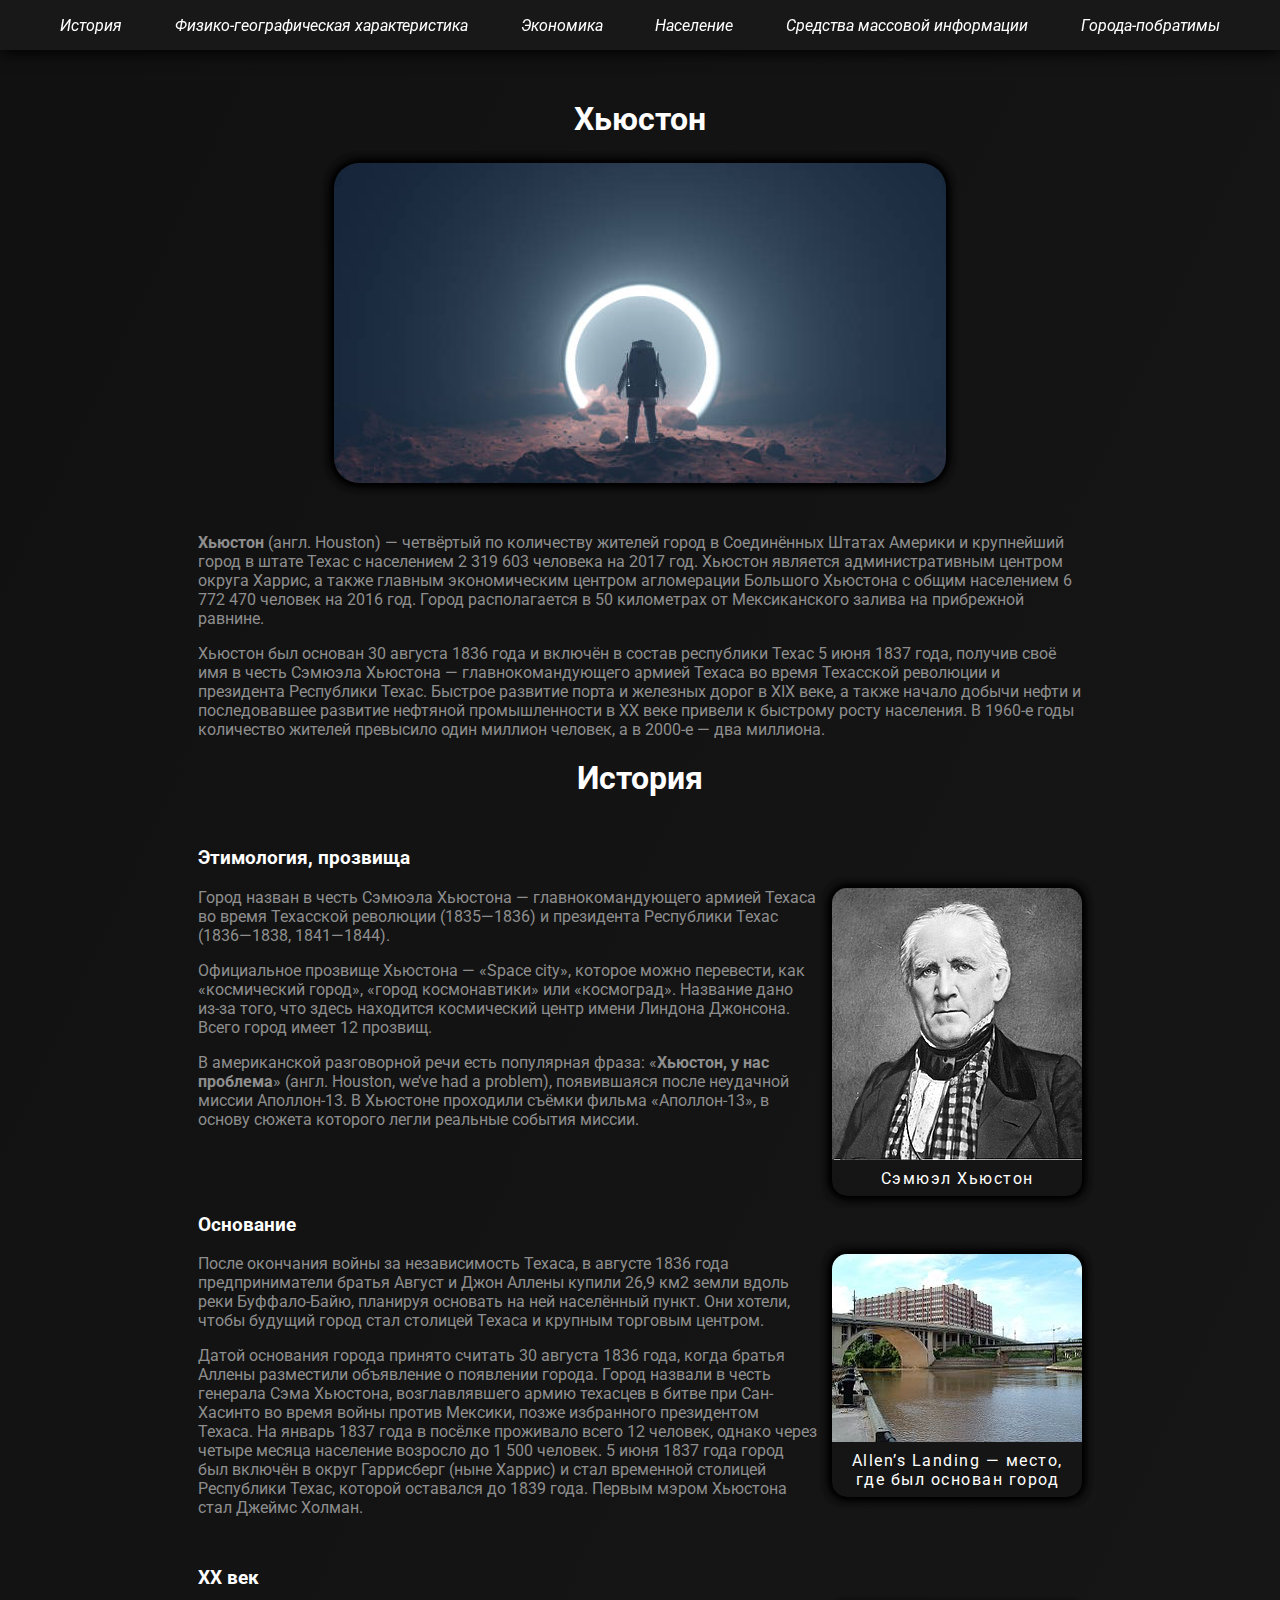
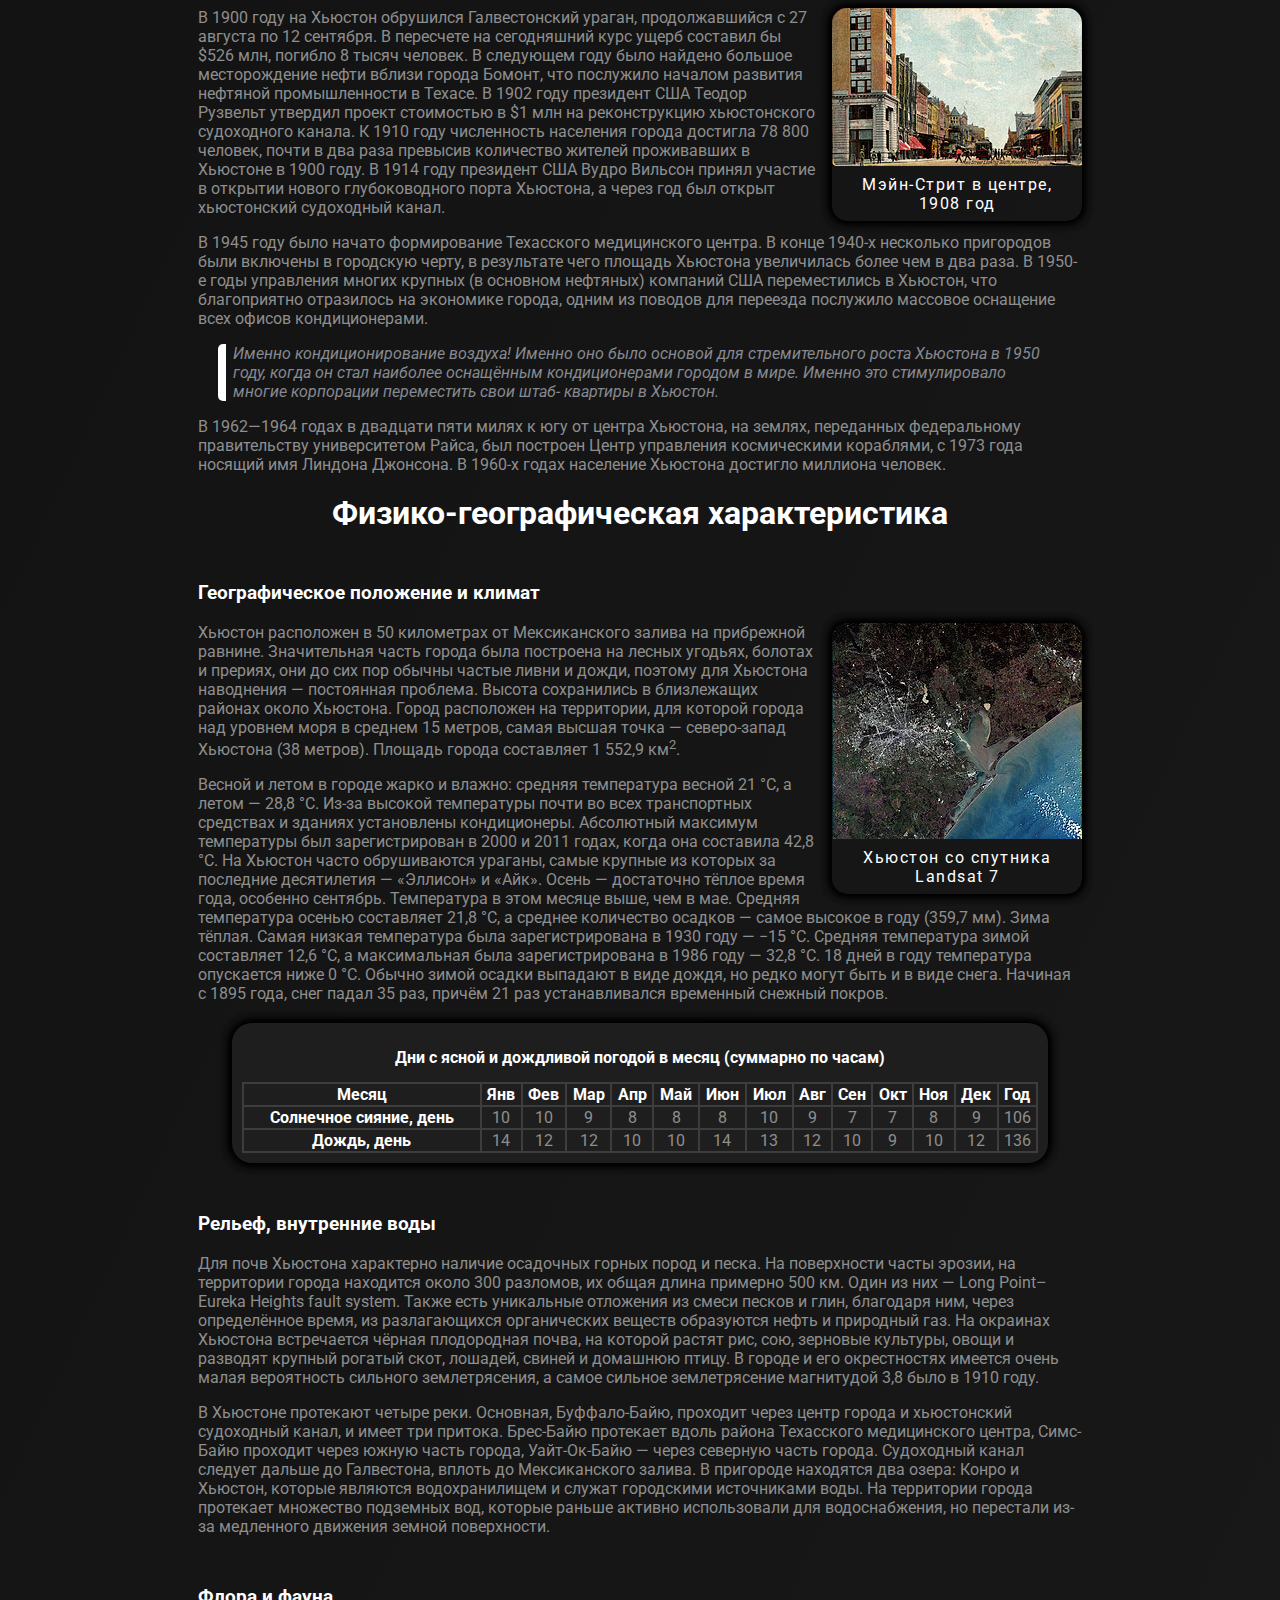
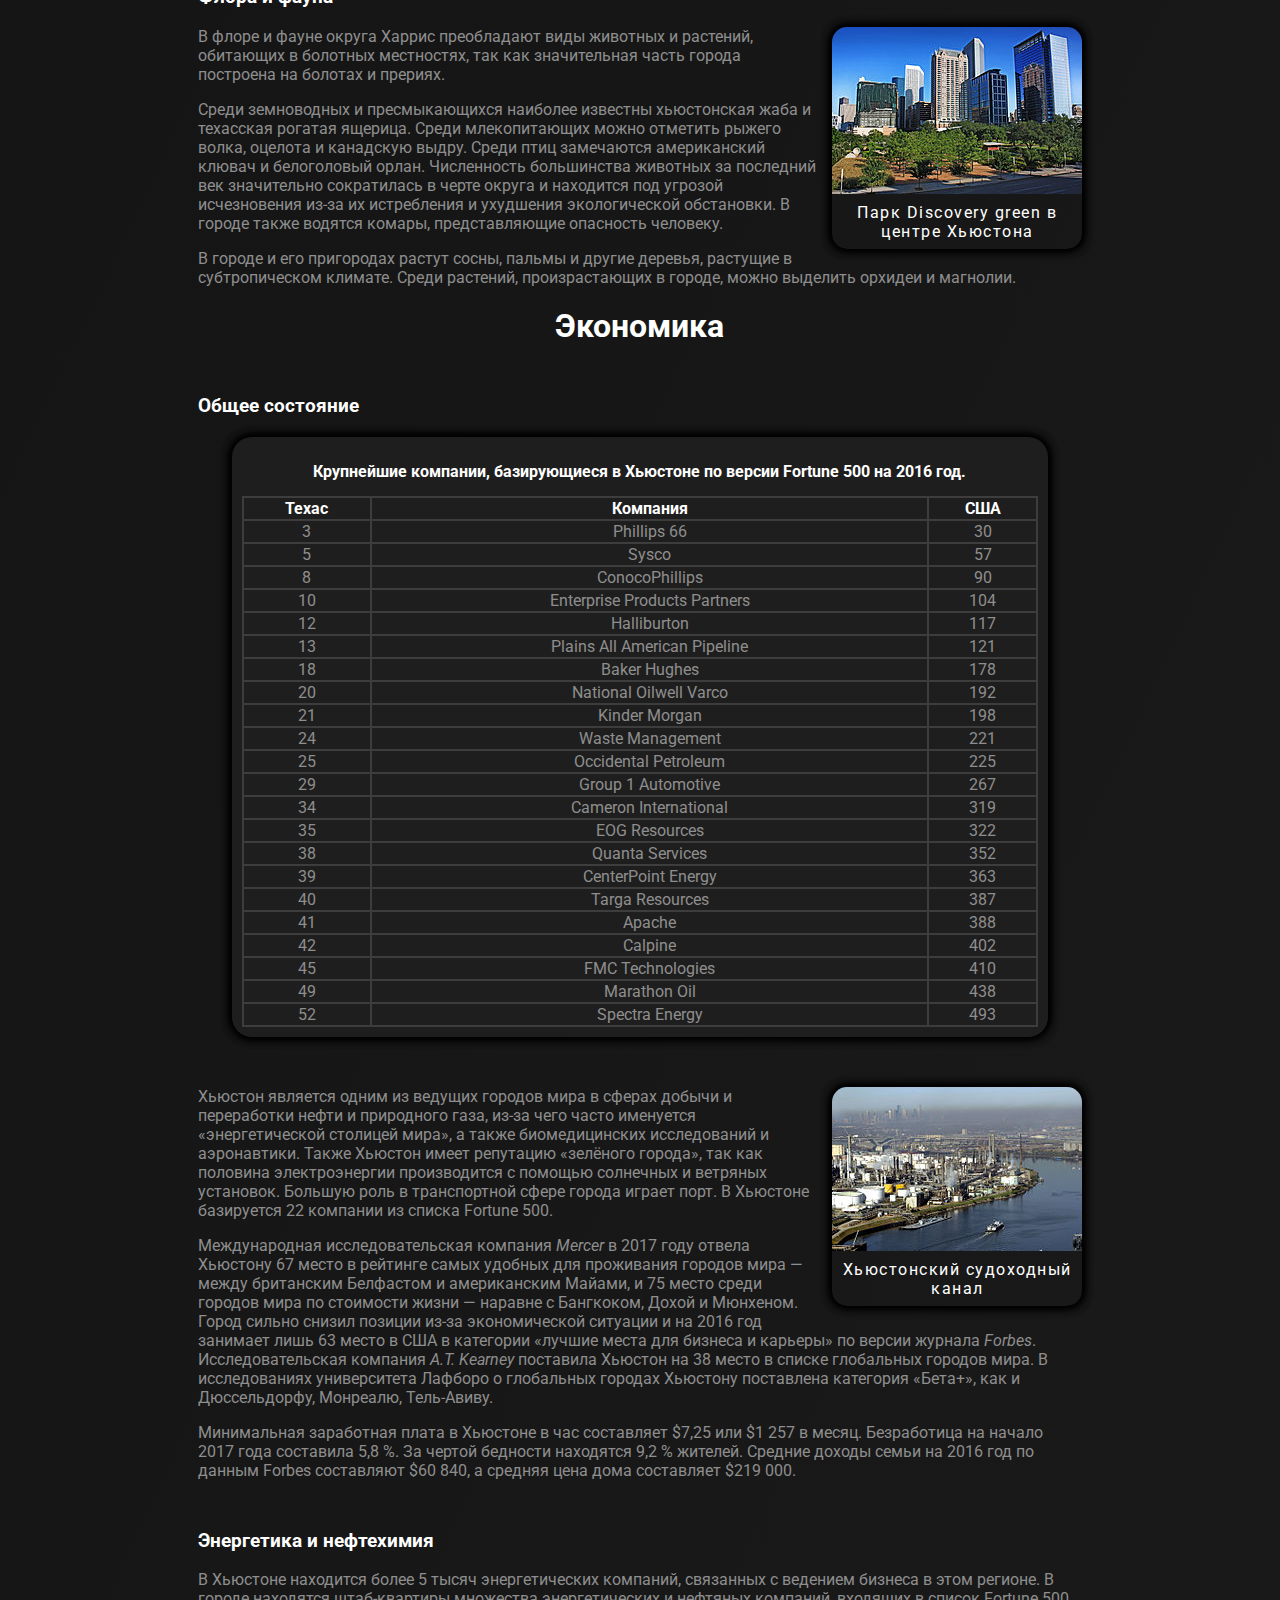
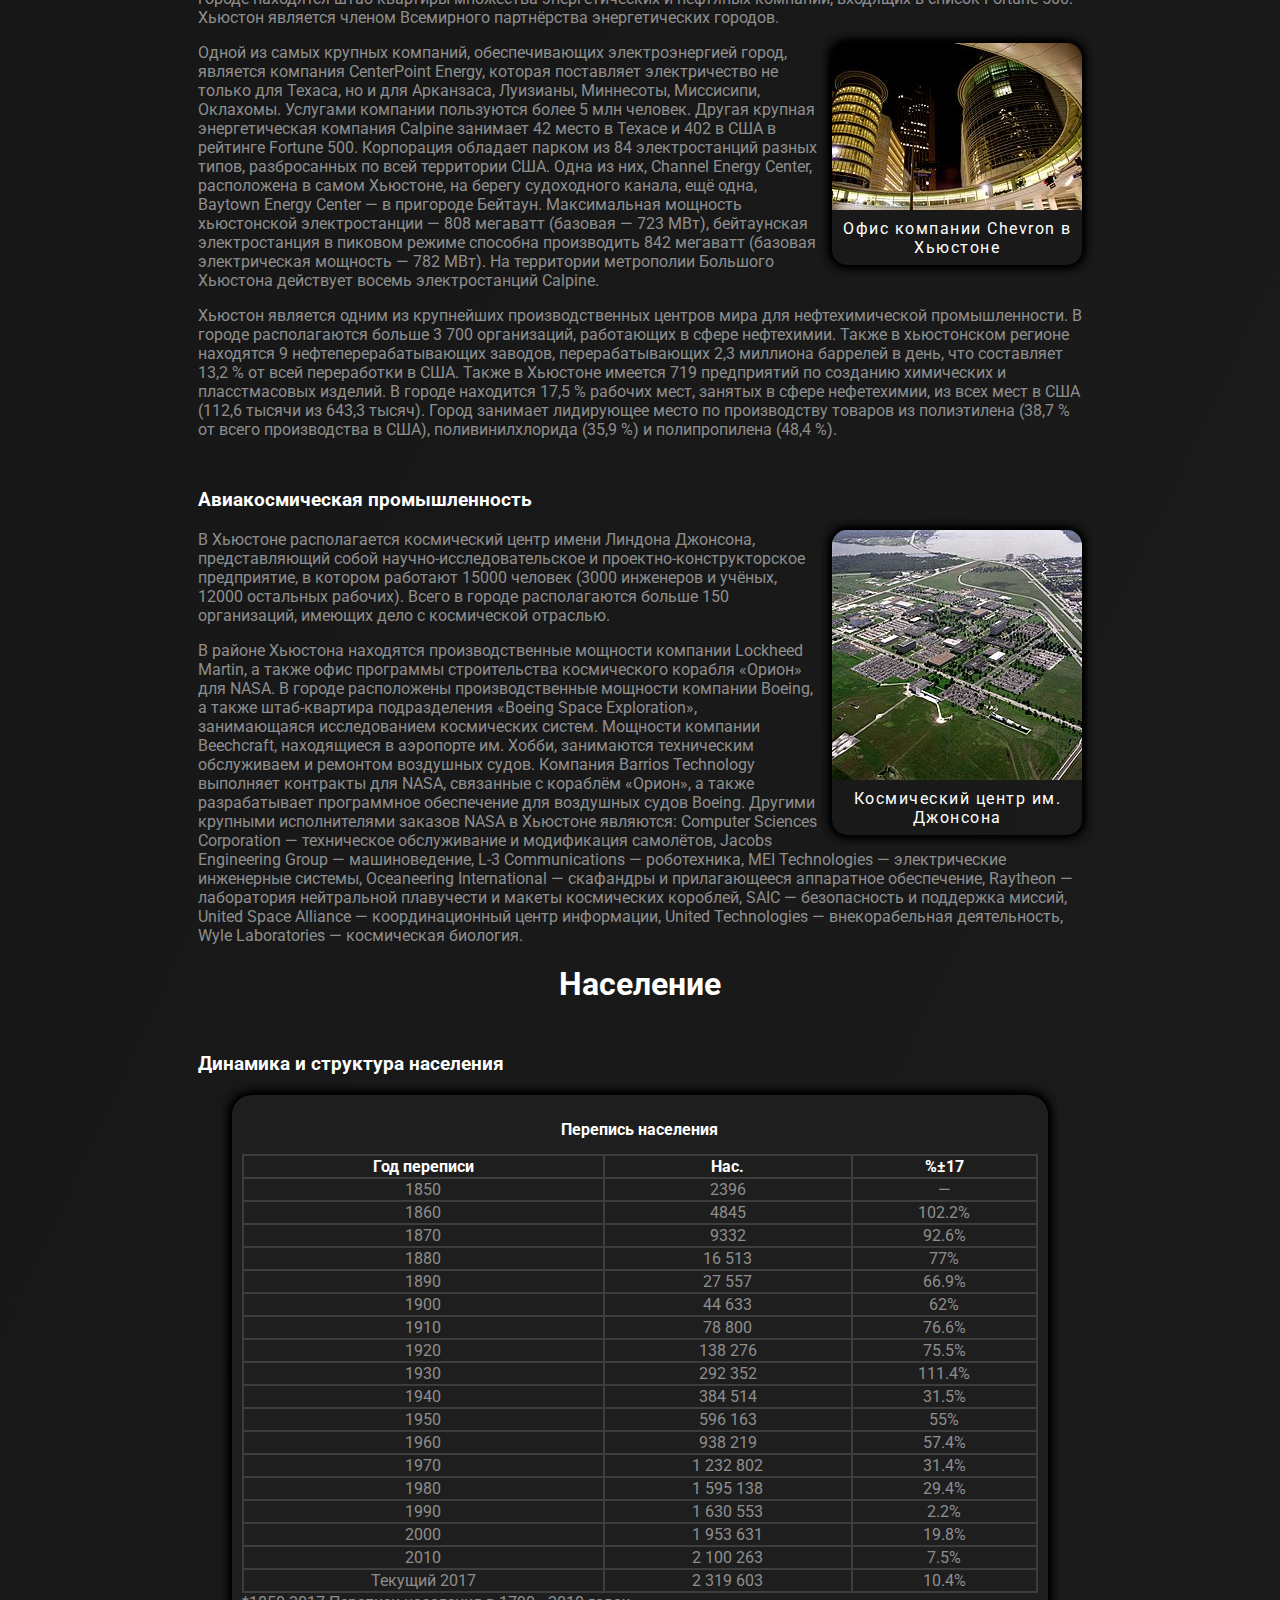
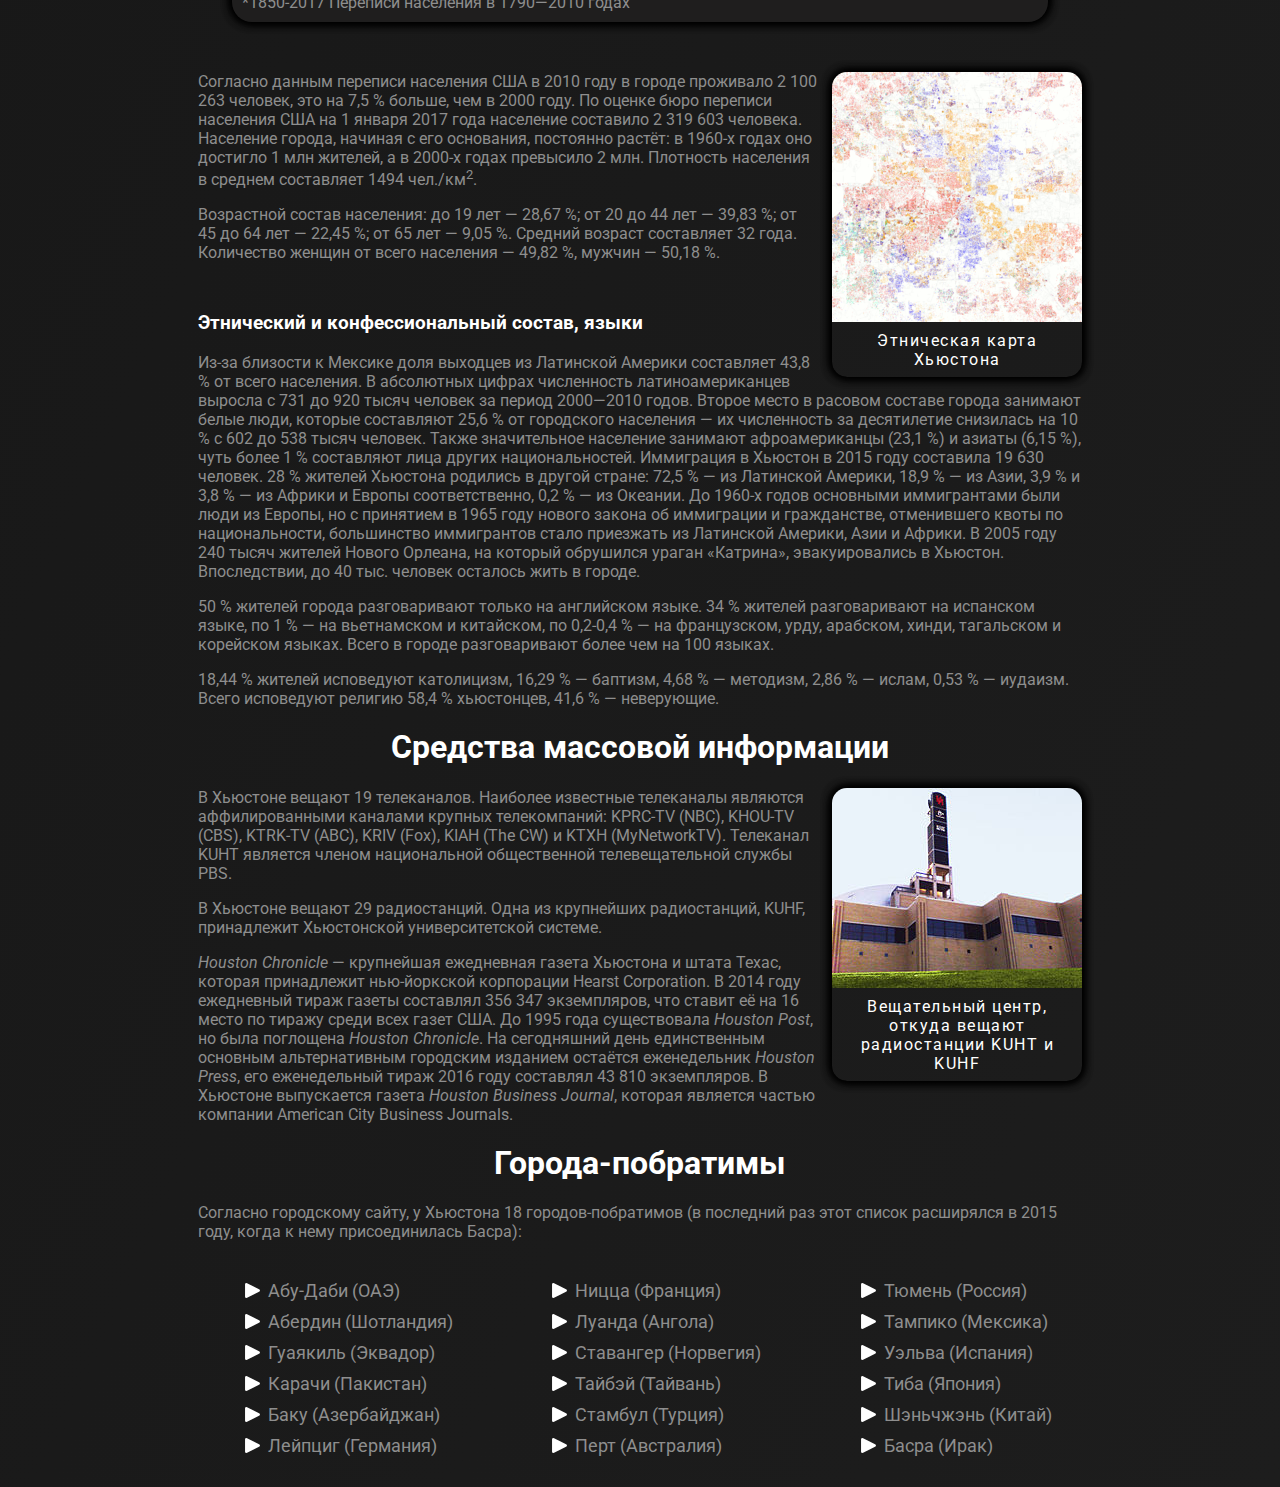
==== index.html @ e46f2cf8 "change index" ====
<!DOCTYPE html>

<html>
  <head>
    <meta charset="utf-8">
    <meta name="viewport" content="width=device-width, initial-scale=1.0">
    <link rel="stylesheet" href="style.css">
    <title>Хьюстон - Википедия</title>
  </head>
  <body>
    <header class="nav-box">
      <div class="nav">
        <a href="#h">История</a>
        <a href="#f">Физико-географическая характеристика</a>
        <a href="#e">Экономика</a>
        <a href="#n">Население</a>
        <a href="#s">Средства массовой информации</a>
        <a href="#g">Города-побратимы</a>
      </div>
    </header>
    
    <main>
      <div class="container">

        <h1 class="beginning">Хьюстон</h1>

        <div class="img-box-cosmo">
            <img src="cosmo.jpg" alt="Cosmo">
        </div>  

        <p>
          <strong>Хьюстон</strong> (англ. Houston) — четвёртый по количеству жителей город в Соединённых Штатах Америки
          и крупнейший город в штате Техас с населением 2 319 603 человека на 2017 год. Хьюстон является
          административным центром округа Харрис, а также главным экономическим центром агломерации
          Большого Хьюстона с общим населением 6 772 470 человек на 2016 год. Город располагается в 50
          километрах от Мексиканского залива на прибрежной равнине.
        </p>
        <p>
          Хьюстон был основан 30 августа 1836 года и включён в состав республики Техас 5 июня 1837 года,
          получив своё имя в честь Сэмюэла Хьюстона — главнокомандующего армией Техаса во время
          Техасской революции и президента Республики Техас. Быстрое развитие порта и железных дорог в
          XIX веке, а также начало добычи нефти и последовавшее развитие нефтяной промышленности в XX
          веке привели к быстрому росту населения. В 1960-е годы количество жителей превысило один
          миллион человек, а в 2000-е — два миллиона.
        </p>
        <section>
          <h1 id="h">История</h1>

          <h3>Этимология, прозвища</h3>

          <div class="img-box">
              <img src="Sam_Houston_portrait.jpg" alt="Sam_Houston_portrait">
              <figcaption>Сэмюэл Хьюстон</figcaption>
          </div>

          <p>
            Город назван в честь Сэмюэла Хьюстона — главнокомандующего армией Техаса во время Техасской
            революции (1835—1836) и президента Республики Техас (1836—1838, 1841—1844).
          </p>
          <p>
            Официальное прозвище Хьюстона — «Space city», которое можно перевести, как «космический
            город», «город космонавтики» или «космоград». Название дано из-за того, что здесь находится
            космический центр имени Линдона Джонсона. Всего город имеет 12 прозвищ.
          </p>
          <p>
            В американской разговорной речи есть популярная фраза: «<strong>Хьюстон, у нас проблема</strong>» (англ.
            Houston, we’ve had a problem), появившаяся после неудачной миссии Аполлон-13. В Хьюстоне
            проходили съёмки фильма «Аполлон-13», в основу сюжета которого легли реальные события миссии.
          </p>

          <br>

          <h3>Основание</h3>

          <div class="img-box">
              <img src="Allen's_Landing_Houston_bayou_view.jpg" alt="Allen's_Landing_Houston_bayou_view">
              <figcaption>Allen’s Landing — место, где был основан город</figcaption>
          </div>

          <p>
            После окончания войны за независимость Техаса, в августе 1836 года предприниматели братья Август
            и Джон Аллены купили 26,9 км2 земли вдоль реки Буффало-Байю, планируя основать на ней
            населённый пункт. Они хотели, чтобы будущий город стал столицей Техаса и крупным торговым
            центром.
          </p>
          <p>
            Датой основания города принято считать 30 августа 1836 года, когда братья Аллены разместили
            объявление о появлении города. Город назвали в честь генерала Сэма Хьюстона, возглавлявшего
            армию техасцев в битве при Сан-Хасинто во время войны против Мексики, позже избранного
            президентом Техаса. На январь 1837 года в посёлке проживало всего 12 человек, однако через четыре
            месяца население возросло до 1 500 человек. 5 июня 1837 года город был включён в округ Гаррисберг
            (ныне Харрис) и стал временной столицей Республики Техас, которой оставался до 1839 года.
            Первым мэром Хьюстона стал Джеймс Холман.
          </p>

          <h3>XX век</h3>

          <div class="img-box">
              <img src="Main_Street_looking_south_Houston_Texas_(1908).jpg" alt="Main_Street_looking_south_Houston_Texas_(1908)">
              <figcaption>Мэйн-Стрит в центре, <br> 1908 год</figcaption>
          </div>

          <p>
            В 1900 году на Хьюстон обрушился Галвестонский ураган, продолжавшийся с 27 августа по 12
            сентября. В пересчете на сегодняшний курс ущерб составил бы $526 млн, погибло 8 тысяч человек. В
            следующем году было найдено большое месторождение нефти вблизи города Бомонт, что послужило
            началом развития нефтяной промышленности в Техасе. В 1902 году президент США Теодор Рузвельт
            утвердил проект стоимостью в $1 млн на реконструкцию хьюстонского судоходного канала. К 1910
            году численность населения города достигла 78 800 человек, почти в два раза превысив количество
            жителей проживавших в Хьюстоне в 1900 году. В 1914 году президент США Вудро Вильсон принял
            участие в открытии нового глубоководного порта Хьюстона, а через год был открыт хьюстонский
            судоходный канал.
          </p>
          <p>
            В 1945 году было начато формирование Техасского медицинского центра. В конце 1940-х несколько
            пригородов были включены в городскую черту, в результате чего площадь Хьюстона увеличилась
            более чем в два раза. В 1950-е годы управления многих крупных (в основном нефтяных) компаний
            США переместились в Хьюстон, что благоприятно отразилось на экономике города, одним из
            поводов для переезда послужило массовое оснащение всех офисов кондиционерами.
          </p>

          <blockquote>
            Именно кондиционирование воздуха! Именно оно было основой для стремительного
            роста Хьюстона в 1950 году, когда он стал наиболее оснащённым кондиционерами
            городом в мире. Именно это стимулировало многие корпорации переместить свои штаб-
            квартиры в Хьюстон.
          </blockquote>

          <p>
            В 1962—1964 годах в двадцати пяти милях к югу от центра Хьюстона, на землях, переданных
            федеральному правительству университетом Райса, был построен Центр управления космическими
            кораблями, с 1973 года носящий имя Линдона Джонсона. В 1960-х годах население Хьюстона
            достигло миллиона человек.
          </p>
        </section>
        <section>
          <h1 id="f">Физико-географическая характеристика</h1>

          <h3>Географическое положение и климат</h3>

          <div class="img-box">
              <img src="Large_Houston_Landsat.jpg" alt="Large_Houston_Landsat">
              <figcaption>Хьюстон со спутника Landsat 7</figcaption>
          </div>

          <p>
            Хьюстон расположен в 50 километрах от Мексиканского залива на прибрежной равнине.
            Значительная часть города была построена на лесных угодьях, болотах и прериях, они до сих пор 
            обычны частые ливни и дожди, поэтому для Хьюстона наводнения — постоянная проблема. Высота
            сохранились в близлежащих районах около Хьюстона. Город расположен на территории, для которой
            города над уровнем моря в среднем 15 метров, самая высшая точка — северо-запад Хьюстона (38
            метров). Площадь города составляет 1 552,9 км<sup>2</sup>.
          </p>
          <p>
            Весной и летом в городе жарко и влажно: средняя температура весной 21 °C, а летом — 28,8 °C. Из-за
            высокой температуры почти во всех транспортных средствах и зданиях установлены кондиционеры.
            Абсолютный максимум температуры был зарегистрирован в 2000 и 2011 годах, когда она составила
            42,8 °C. На Хьюстон часто обрушиваются ураганы, самые крупные из которых за последние
            десятилетия — «Эллисон» и «Айк». Осень — достаточно тёплое время года, особенно сентябрь.
            Температура в этом месяце выше, чем в мае. Средняя температура осенью составляет 21,8 °C, а
            среднее количество осадков — самое высокое в году (359,7 мм). Зима тёплая. Самая низкая
            температура была зарегистрирована в 1930 году — −15 °C. Средняя температура зимой составляет
            12,6 °C, а максимальная была зарегистрирована в 1986 году — 32,8 °C. 18 дней в году температура
            опускается ниже 0 °C. Обычно зимой осадки выпадают в виде дождя, но редко могут быть и в виде
            снега. Начиная с 1895 года, снег падал 35 раз, причём 21 раз устанавливался временный снежный
            покров.
          </p>

          <div class="table-box">
            <table>
              <caption>
                Дни с ясной и дождливой погодой в месяц (суммарно по часам)
              </caption>
              <tbody class="first-table">
                  <tr class="first-box">
                    <th class="first-line">Месяц</th>
                    <th>Янв</th>
                    <th>Фев</th>
                    <th>Мар</th>
                    <th>Апр</th>
                    <th>Май</th>
                    <th>Июн</th>
                    <th>Июл</th>
                    <th>Авг</th>
                    <th>Сен</th>
                    <th>Окт</th>
                    <th>Ноя</th>
                    <th>Дек</th>
                    <th>Год</th>
                  </tr>
                  <tr class="second-box">
                    <th class="second-line">Солнечное сияние, день</th>
                    <td>10</td>
                    <td>10</td>
                    <td>9</td>
                    <td>8</td>
                    <td>8</td>
                    <td>8</td>
                    <td>10</td>
                    <td>9</td>
                    <td>7</td>
                    <td>7</td>
                    <td>8</td>
                    <td>9</td>
                    <td>106</td>
                  </tr>
                  <tr class="third-box">
                    <th class="third-line">Дождь, день</th>
                    <td>14</td>
                    <td>12</td>
                    <td>12</td>
                    <td>10</td>
                    <td>10</td>
                    <td>14</td>
                    <td>13</td>
                    <td>12</td>
                    <td>10</td>
                    <td>9</td>
                    <td>10</td>
                    <td>12</td>
                    <td>136</td>
                  </tr>
              </tbody>
            </table>
          </div>

          <h3>Рельеф, внутренние воды</h3>

          <p>
            Для почв Хьюстона характерно наличие осадочных горных пород и песка. На поверхности часты
            эрозии, на территории города находится около 300 разломов, их общая длина примерно 500 км. Один
            из них — Long Point–Eureka Heights fault system. Также есть уникальные отложения из смеси песков и
            глин, благодаря ним, через определённое время, из разлагающихся органических веществ образуются
            нефть и природный газ. На окраинах Хьюстона встречается чёрная плодородная почва, на которой
            растят рис, сою, зерновые культуры, овощи и разводят крупный рогатый скот, лошадей, свиней и
            домашнюю птицу. В городе и его окрестностях имеется очень малая вероятность сильного
            землетрясения, а самое сильное землетрясение магнитудой 3,8 было в 1910 году.
          </p>
          <p>
            В Хьюстоне протекают четыре реки. Основная, Буффало-Байю, проходит через центр города и
            хьюстонский судоходный канал, и имеет три притока. Брес-Байю протекает вдоль района Техасского
            медицинского центра, Симс-Байю проходит через южную часть города, Уайт-Ок-Байю — через
            северную часть города. Судоходный канал следует дальше до Галвестона, вплоть до Мексиканского
            залива. В пригороде находятся два озера: Конро и Хьюстон, которые являются водохранилищем и
            служат городскими источниками воды. На территории города протекает множество подземных вод,
            которые раньше активно использовали для водоснабжения, но перестали из-за медленного движения
            земной поверхности.
          </p>

          <h3>Флора и фауна</h3>

          <div class="img-box">
              <img src="Discovery_green.jpg" alt="Discovery_green">
              <figcaption>Парк Discovery green в центре Хьюстона</figcaption>
          </div>

          <p>
            В флоре и фауне округа Харрис преобладают виды животных и растений, обитающих в болотных
            местностях, так как значительная часть города построена на болотах и прериях.
          </p>
          <p>
            Среди земноводных и пресмыкающихся наиболее известны хьюстонская жаба и техасская рогатая
            ящерица. Среди млекопитающих можно отметить рыжего волка, оцелота и канадскую выдру. Среди
            птиц замечаются американский клювач и белоголовый орлан. Численность большинства животных за
            последний век значительно сократилась в черте округа и находится под угрозой исчезновения из-за
            их истребления и ухудшения экологической обстановки. В городе также водятся комары,
            представляющие опасность человеку.
          </p>
          <p>
            В городе и его пригородах растут сосны, пальмы и другие деревья, растущие в субтропическом
            климате. Среди растений, произрастающих в городе, можно выделить орхидеи и магнолии.
          </p>
        </section>
        <section>
          <h1 id="e">Экономика</h1>

          <h3>Общее состояние</h3>

          <div class="table-box">
            <table>

              <caption>
                Крупнейшие компании, базирующиеся в Хьюстоне по версии Fortune 500 на 2016 год.
              </caption>

              <tr>
                <th>Техас</th>
                <th>Компания</th>
                <th>США</th>
              </tr>
              <tr>
                <td>3</td>
                <td>Phillips 66</td>
                <td>30</td>
              </tr>
              <tr>
                <td>5</td>
                <td>Sysco</td>
                <td>57</td>
              </tr>
              <tr>
                <td>8</td>
                <td>ConocoPhillips</td>
                <td>90</td>
              </tr>
              <tr>
                <td>10</td>
                <td>Enterprise Products Partners</td>
                <td>104</td>
              </tr>
              <tr>
                <td>12</td>
                <td>Halliburton</td>
                <td>117</td>
              </tr>
              <tr>
                <td>13</td>
                <td>Plains All American Pipeline</td>
                <td>121</td>
              </tr>
              <tr>
                <td>18</td>
                <td>Baker Hughes</td>
                <td>178</td>
              </tr>
              <tr>
                <td>20</td>
                <td>National Oilwell Varco</td>
                <td>192</td>
              </tr>
              <tr>
                <td>21</td>
                <td>Kinder Morgan</td>
                <td>198</td>
              </tr>
              <tr>
                <td>24</td>
                <td>Waste Management</td>
                <td>221</td>
              </tr>
              <tr>
                <td>25</td>
                <td>Occidental Petroleum</td>
                <td>225</td>
              </tr>
              <tr>
                <td>29</td>
                <td>Group 1 Automotive</td>
                <td>267</td>
              </tr>
              <tr>
                <td>34</td>
                <td>Cameron International</td>
                <td>319</td>
              </tr>
              <tr>
                <td>35</td>
                <td>EOG Resources</td>
                <td>322</td>
              </tr>
              <tr>
                <td>38</td>
                <td>Quanta Services</td>
                <td>352</td>
              </tr>
              <tr>
                <td>39</td>
                <td>CenterPoint Energy</td>
                <td>363</td>
              </tr>
              <tr>
                <td>40</td>
                <td>Targa Resources</td>
                <td>387</td>
              </tr>
              <tr>
                <td>41</td>
                <td>Apache</td>
                <td>388</td>
              </tr>
              <tr>
                <td>42</td>
                <td>Calpine</td>
                <td>402</td>
              </tr>
              <tr>
                <td>45</td>
                <td>FMC Technologies</td>
                <td>410</td>
              </tr>
              <tr>
                <td>49</td>
                <td>Marathon Oil</td>
                <td>438</td>
              </tr>
              <tr>
                <td>52</td>
                <td>Spectra Energy</td>
                <td>493</td>
              </tr>
            </table>
          </div>

          <div class="img-box">
              <img src="Houston_Ship_Channel.jpg" alt="Houston_Ship_Channel">
              <figcaption>Хьюстонский судоходный канал</figcaption>
          </div>

          <p>
            Хьюстон является одним из ведущих городов мира в сферах добычи и переработки нефти и
            природного газа, из-за чего часто именуется «энергетической столицей мира», а также
            биомедицинских исследований и аэронавтики. Также Хьюстон имеет репутацию «зелёного города»,
            так как половина электроэнергии производится с помощью солнечных и ветряных установок.
            Большую роль в транспортной сфере города играет порт. В Хьюстоне базируется 22 компании из
            списка Fortune 500.
          </p>
          <p>
            Международная исследовательская компания <em>Mercer</em> в 2017 году отвела Хьюстону 67 место в
            рейтинге самых удобных для проживания городов мира — между британским Белфастом и
            американским Майами, и 75 место среди городов мира по стоимости жизни — наравне с Бангкоком,
            Дохой и Мюнхеном. Город сильно снизил позиции из-за экономической ситуации и на 2016 год
            занимает лишь 63 место в США в категории «лучшие места для бизнеса и карьеры» по версии
            журнала <em>Forbes</em>. Исследовательская компания <em>A.T. Kearney</em> поставила Хьюстон на 38 место в списке
            глобальных городов мира. В исследованиях университета Лафборо о глобальных городах Хьюстону
            поставлена категория «Бета+», как и Дюссельдорфу, Монреалю, Тель-Авиву.
          </p>
          <p>
            Минимальная заработная плата в Хьюстоне в час составляет $7,25 или $1 257 в месяц. Безработица на
            начало 2017 года составила 5,8 %. За чертой бедности находятся 9,2 % жителей. Средние доходы
            семьи на 2016 год по данным Forbes составляют $60 840, а средняя цена дома составляет $219 000.
          </p>

          <h3>Энергетика и нефтехимия</h3>

          <p>
            В Хьюстоне находится более 5 тысяч энергетических компаний, связанных с ведением бизнеса в этом
            регионе. В городе находятся штаб-квартиры множества энергетических и нефтяных компаний,
            входящих в список Fortune 500. Хьюстон является членом Всемирного партнёрства энергетических
            городов.
          </p>

          <div class="img-box">
              <img src="Enron_Complex.jpg" alt="Enron_Complex">
              <figcaption>Офис компании Chevron в Хьюстоне</figcaption>
          </div>

          <p>
            Одной из самых крупных компаний, обеспечивающих электроэнергией город, является компания
            CenterPoint Energy, которая поставляет электричество не только для Техаса, но и для Арканзаса,
            Луизианы, Миннесоты, Миссисипи, Оклахомы. Услугами компании пользуются более 5 млн человек.
            Другая крупная энергетическая компания Calpine занимает 42 место в Техасе и 402 в США в рейтинге
            Fortune 500. Корпорация обладает парком из 84 электростанций разных типов, разбросанных по всей
            территории США. Одна из них, Channel Energy Center, расположена в самом Хьюстоне, на берегу
            судоходного канала, ещё одна, Baytown Energy Center — в пригороде Бейтаун. Максимальная
            мощность хьюстонской электростанции — 808 мегаватт (базовая — 723 МВт), бейтаунская
            электростанция в пиковом режиме способна производить 842 мегаватт (базовая электрическая
            мощность — 782 МВт). На территории метрополии Большого Хьюстона действует восемь
            электростанций Calpine.
          </p>
          <p>
            Хьюстон является одним из крупнейших производственных центров мира для нефтехимической
            промышленности. В городе располагаются больше 3 700 организаций, работающих в сфере
            нефтехимии. Также в хьюстонском регионе находятся 9 нефтеперерабатывающих заводов,
            перерабатывающих 2,3 миллиона баррелей в день, что составляет 13,2 % от всей переработки в США.
            Также в Хьюстоне имеется 719 предприятий по созданию химических и пласстмасовых изделий. В
            городе находится 17,5 % рабочих мест, занятых в сфере нефетехимии, из всех мест в США (112,6
            тысячи из 643,3 тысяч). Город занимает лидирующее место по производству товаров из полиэтилена
            (38,7 % от всего производства в США), поливинилхлорида (35,9 %) и полипропилена (48,4 %).
          </p>

          <h3>Авиакосмическая промышленность</h3>

          <div class="img-box">
              <img src="Aerial_View_of_the_Johnson_Space_Center.jpg" alt="Aerial_View_of_the_Johnson_Space_Center">
              <figcaption>Космический центр им. Джонсона</figcaption>
          </div>

          <p>
            В Хьюстоне располагается космический центр имени Линдона Джонсона, представляющий собой
            научно-исследовательское и проектно-конструкторское предприятие, в котором работают 15000
            человек (3000 инженеров и учёных, 12000 остальных рабочих). Всего в городе располагаются больше
            150 организаций, имеющих дело с космической отраслью.
          </p>
          <p>
            В районе Хьюстона находятся производственные мощности компании Lockheed Martin, а также офис
            программы строительства космического корабля «Орион» для NASA. В городе расположены
            производственные мощности компании Boeing, а также штаб-квартира подразделения «Boeing Space
            Exploration», занимающаяся исследованием космических систем. Мощности компании Beechcraft,
            находящиеся в аэропорте им. Хобби, занимаются техническим обслуживаем и ремонтом воздушных
            судов. Компания Barrios Technology выполняет контракты для NASA, связанные с кораблём «Орион»,
            а также разрабатывает программное обеспечение для воздушных судов Boeing. Другими крупными
            исполнителями заказов NASA в Хьюстоне являются: Computer Sciences Corporation — техническое
            обслуживание и модификация самолётов, Jacobs Engineering Group — машиноведение, L-3
            Communications — роботехника, MEI Technologies — электрические инженерные системы,
            Oceaneering International — скафандры и прилагающееся аппаратное обеспечение, Raytheon —
            лаборатория нейтральной плавучести и макеты космических короблей, SAIC — безопасность и
            поддержка миссий, United Space Alliance — координационный центр информации, United
            Technologies — внекорабельная деятельность, Wyle Laboratories — космическая биология.
          </p>
        </section>
        <section>
          <h1 id="n">Население</h1>

          <h3>Динамика и структура населения</h3>

          <div class="table-box">
            <table>

              <caption>
                Перепись населения
              </caption>

              </tr>
              <tr>
                <th>Год переписи</th>
                <th>Нас.</th>
                <th>%±17</th>
              </tr>
              <tr>
                <td>1850</td>
                <td>2396</td>
                <td>—</td>
              </tr>
              <tr>
                <td>1860</td>
                <td>4845</td>
                <td>102.2%</td>
              </tr>
              <tr>
                <td>1870</td>
                <td>9332</td>
                <td>92.6%</td>
              </tr>
              <tr>
                <td>1880</td>
                <td>16 513</td>
                <td>77%</td>
              </tr>
              <tr>
                <td>1890</td>
                <td>27 557</td>
                <td>66.9%</td>
              </tr>
              <tr>
                <td>1900</td>
                <td>44 633</td>
                <td>62%</td>
              </tr>
              <tr>
                <td>1910</td>
                <td>78 800</td>
                <td>76.6%</td>
              </tr>
              <tr>
                <td>1920</td>
                <td>138 276</td>
                <td>75.5%</td>
              </tr>
              <tr>
                <td>1930</td>
                <td>292 352</td>
                <td>111.4%</td>
              </tr>
              <tr>
                <td>1940</td>
                <td>384 514</td>
                <td>31.5%</td>
              </tr>
              <tr>
                <td>1950</td>
                <td>596 163</td>
                <td>55%</td>
              </tr>
              <tr>
                <td>1960</td>
                <td>938 219</td>
                <td>57.4%</td>
              </tr>
              <tr>
                <td>1970</td>
                <td>1 232 802</td>
                <td>31.4%</td>
              </tr>
              <tr>
                <td>1980</td>
                <td>1 595 138</td>
                <td>29.4%</td>
              </tr>
              <tr>
                <td>1990</td>
                <td>1 630 553</td>
                <td>2.2%</td>
              </tr>
              <tr>
                <td>2000</td>
                <td>1 953 631</td>
                <td>19.8%</td>
              </tr>
              <tr>
                <td>2010</td>
                <td>2 100 263</td>
                <td>7.5%</td>
              </tr>
              <tr>
                <td>Текущий 2017</td>
                <td>2 319 603</td>
                <td>10.4%</td>
              </tr>
              
            </table>
            <span class="fine-print">*1850-2017 Переписи населения в 1790—2010 годах</span>
          </div>

          <div class="img-box">
              <img src="Race_and_ethnicity_2010_Houston.png" alt="Race_and_ethnicity_2010_Houston">
              <figcaption>Этническая карта Хьюстона</figcaption>
          </div>

          <p>
            Согласно данным переписи населения США в 2010 году в городе проживало 2 100 263 человек, это на
            7,5 % больше, чем в 2000 году. По оценке бюро переписи населения США на 1 января 2017 года
            население составило 2 319 603 человека. Население города, начиная с его основания, постоянно
            растёт: в 1960-х годах оно достигло 1 млн жителей, а в 2000-х годах превысило 2 млн. Плотность
            населения в среднем составляет 1494 чел./км<sup>2</sup>.
          </p>
          <p>
            Возрастной состав населения: до 19 лет — 28,67 %; от 20 до 44 лет — 39,83 %; от 45 до 64 лет —
            22,45 %; от 65 лет — 9,05 %. Средний возраст составляет 32 года. Количество женщин от всего
            населения — 49,82 %, мужчин — 50,18 %.
          </p>

          <h3>Этнический и конфессиональный состав, языки</h3>

          <p>
            Из-за близости к Мексике доля выходцев из Латинской Америки составляет 43,8 % от всего
            населения. В абсолютных цифрах численность латиноамериканцев выросла с 731 до 920 тысяч
            человек за период 2000—2010 годов. Второе место в расовом составе города занимают белые люди,
            которые составляют 25,6 % от городского населения — их численность за десятилетие снизилась на
            10 % с 602 до 538 тысяч человек. Также значительное население занимают афроамериканцы (23,1 %)
            и азиаты (6,15 %), чуть более 1 % составляют лица других национальностей. Иммиграция в Хьюстон
            в 2015 году составила 19 630 человек. 28 % жителей Хьюстона родились в другой стране: 72,5 % —
            из Латинской Америки, 18,9 % — из Азии, 3,9 % и 3,8 % — из Африки и Европы соответственно, 0,2
            % — из Океании. До 1960-х годов основными иммигрантами были люди из Европы, но с принятием в
            1965 году нового закона об иммиграции и гражданстве, отменившего квоты по национальности,
            большинство иммигрантов стало приезжать из Латинской Америки, Азии и Африки. В 2005 году 240
            тысяч жителей Нового Орлеана, на который обрушился ураган «Катрина», эвакуировались в
            Хьюстон. Впоследствии, до 40 тыс. человек осталось жить в городе.
          </p>
          <p>
            50 % жителей города разговаривают только на английском языке. 34 % жителей разговаривают на
            испанском языке, по 1 % — на вьетнамском и китайском, по 0,2-0,4 % — на французском, урду,
            арабском, хинди, тагальском и корейском языках. Всего в городе разговаривают более чем на 100
            языках.
          </p>
          <p>
            18,44 % жителей исповедуют католицизм, 16,29 % — баптизм, 4,68 % — методизм, 2,86 % — ислам,
            0,53 % — иудаизм. Всего исповедуют религию 58,4 % хьюстонцев, 41,6 % — неверующие.
          </p>
        </section>
        <section>
          <h1 id="s">Средства массовой информации</h1>

          <div class="img-box">
              <img src="Melcher_Center_for_Public_Broadcasting.jpg" alt="Melcher_Center_for_Public_Broadcasting">
              <figcaption>Вещательный центр, откуда вещают радиостанции KUHT и KUHF</figcaption>
          </div>

          <p>
            В Хьюстоне вещают 19 телеканалов. Наиболее известные телеканалы являются аффилированными
            каналами крупных телекомпаний: KPRC-TV (NBC), KHOU-TV (CBS), KTRK-TV (ABC), KRIV (Fox),
            KIAH (The CW) и KTXH (MyNetworkTV). Телеканал KUHT является членом национальной
            общественной телевещательной службы PBS.
          </p>
          <p>
            В Хьюстоне вещают 29 радиостанций. Одна из крупнейших радиостанций, KUHF, принадлежит
            Хьюстонской университетской системе.
          </p>
          <p>
            <em>Houston Chronicle</em> — крупнейшая ежедневная газета Хьюстона и штата Техас, которая принадлежит
            нью-йоркской корпорации Hearst Corporation. В 2014 году ежедневный тираж газеты составлял 356
            347 экземпляров, что ставит её на 16 место по тиражу среди всех газет США. До 1995 года
            существовала <em>Houston Post</em>, но была поглощена <em>Houston Chronicle</em>. На сегодняшний день
            единственным основным альтернативным городским изданием остаётся еженедельник <em>Houston Press</em>,
            его еженедельный тираж 2016 году составлял 43 810 экземпляров. В Хьюстоне выпускается газета
            <em>Houston Business Journal</em>, которая является частью компании American City Business Journals.
          </p>
        </section>
        <section>
          <h1 id="g">Города-побратимы</h1>
          <p>
            Согласно городскому сайту, у Хьюстона 18 городов-побратимов (в последний раз этот список
            расширялся в 2015 году, когда к нему присоединилась Басра):
          </p>

          <div class="cities">
            <ul>
              <li>Абу-Даби (ОАЭ)</li>
              <li>Абердин (Шотландия)</li>
              <li>Гуаякиль (Эквадор)</li>
              <li>Карачи (Пакистан)</li>
              <li>Баку (Азербайджан)</li>
              <li>Лейпциг (Германия)</li>
            </ul>
            <ul>
              <li>Ницца (Франция)</li>
              <li>Луанда (Ангола)</li>
              <li>Ставангер (Норвегия)</li>
              <li>Тайбэй (Тайвань)</li>
              <li>Стамбул (Турция)</li>
              <li>Перт (Австралия)</li>
            </ul>
            <ul>
              <li>Тюмень (Россия)</li>
              <li>Тампико (Мексика)</li>
              <li>Уэльва (Испания)</li>
              <li>Тиба (Япония)</li>
              <li>Шэньчжэнь (Китай)</li>
              <li>Басра (Ирак)</li>
            </ul>
          </div>
        </section>
      </div>
    </main>
  </body>
</html>
---- style.css ----
@import url('https://fonts.googleapis.com/css2?family=Roboto&display=swap');

* {
    font-family: 'Roboto', sans-serif;
}

::selection {
    color: white;
    background-color: rgb(100, 100, 100);
}

::-webkit-scrollbar {
    background-color: #1f1f1f;
    width: 10px;
}

::-webkit-scrollbar-thumb {
    padding-right: 1px;
    background-color: #303030;
    border-radius: 15px;
}

body {
    background: linear-gradient(115deg, #111 0%, #1d1d1d 100%);
}

.nav-box {
    position: fixed;
    top: 0;
    left: 0;
    width: 100%;
    height: 50px;
    background-color: #181818;
    box-shadow: 0px 3px 15px #000;
}

.nav {
    display: flex;
    justify-content: space-between;
    margin: 16px 50px;
    padding: 0px 10px;
    list-style: none;
    font-style: italic;
}

.beginning {
    margin: 100px auto 25px;
}

.container {
    color: #8e8e8e;
    text-align: left;
    margin: 0px auto;
    width: 70%;
    font-size: 16px;
}

a {
    color: #fff;
    text-decoration: none;
    transition: all 300ms ease;
}

a:hover {
    transform: scale(1.2);
}

a:active {
    color: #86898f;
}

h1 {
    font-size: 32px;
    margin-top: 20px;
    text-align: center;
    color: #fff;
}

h3 {
    margin-top: 50px;
    text-align: left;
    color: #fff;
}

blockquote {
    font-style: italic;
    color: #86898f;
    border-left: 8px solid #fff;
    padding-left: 7px;
    border-radius: 5px;
    margin: 10px 20px;
}

div.img-box-cosmo img {
    border-radius: 25px;
    max-width: 100%;
    box-shadow: 1px 1px 10px #000,
                -1px -1px 10px #000,
                1px -1px 10px #000,
                -2px 1px 10px #000;
}

.img-box-cosmo {
    display: block;
    margin: auto auto 50px;
    padding: 0 30px;
    max-width: 612px;
    max-height: 320px;
    right: 0;
    border-radius: 25px;
}


div.img-box img {
    border-top-left-radius: 15px;
    border-top-right-radius: 15px;
    max-width: 100%;
}

div.img-box {
    text-align: center;
    border-radius: 15px;
    float: right;
    padding-bottom: 3px;
    margin: auto auto 10px 15px;
    box-shadow: 1px 1px 10px #000,
                -1px -1px 10px #000,
                1px -1px 10px #000,
                -1px 1px 10px #000;
}

.img-box figcaption {
    border-top: 0px;
    border-radius: 5px;
    padding: 5px;
    text-align: center;
    letter-spacing: 1.5px;
    word-wrap: break-word;
    max-width: 240px;
    color: #fff;
}

table {
    border-collapse: collapse;
    width: 100%;
    box-sizing: border-box;
    text-align: center;
}

.table-box {
    width: 90%;
    margin: 0px auto 20px auto;
    text-align: left;
}

.table-box caption {
    margin: 15px 0px;
    color: #fff;
    font-weight: 700;
}

.table-box th,
.table-box td {
    border: 2px solid #3d3d3d;
    padding: 1px;
}

.table-box th {
    color: #fff;
}

div.table-box {
    background-color: #1f1e1e;
    margin: 20px auto 50px auto;
    padding: 10px;
    border-radius: 20px;
    box-shadow: 1px 1px 10px #000,
                -1px -1px 10px #000,
                1px -1px 10px #000,
                -1px 1px 10px #000;
}

.cities {
    font-size: 18px;
    display: flex;
    flex-wrap: wrap;
    justify-content: space-between;
}

.cities ul {
    list-style: none;
}

.cities li {
    position: relative;
    padding: 5px 30px;
}

.cities li:before {
    content: url(icon.png);
    position: absolute;
    top: 3px;
    left: 2px;
}

@media screen and (min-width: 1400px) {
    h3 {
        margin-top: 100px;
    }
    div.table-box {
        margin-top: 50px;
    }
}

@media screen and (max-width: 1200px) {
    .nav-box {
        display: none;
    }
}

@media screen and (max-width: 900px) {
    table {
        border: 1px solid #3d3d3d;
    }
    .first-table th,
    .first-table td {
        border: 1px solid #3d3d3d;
    }
    .first-table {
        display: flex;
    }

    .first-table > .first-box {
        width: 100%;
        display: flex;
        flex-direction: column;
    }

    .first-table > .second-box {
        width: 100%;
        display: flex;
        flex-direction: column;
    }

    .first-table > .third-box {
        width: 100%;
        display: flex;
        flex-direction: column;
    }

    th.first-line,
    th.third-line {
        padding: 12px 5px 0px;
        height: 32px;
    }

    .second-line {
        height: 42px;
    }
}

@media screen and (max-width: 650px) {
    div.img-box {
        float: none;
    }

    .img-box {
        max-width: 250px;
    }
}

@media screen and (max-width: 550px) {
    th.first-line {
        padding: 21px 5px 0px;
        height: 43px;
    }

    th.second-line{
        padding: 2px 5px;
        height: 60px;
    }
    
    th.third-line {
        padding: 12px 5px 0px;
        height: 52px;
    }
}

@media screen and (max-width: 400px) {
    .container {
        width: 90%;
    }
}

@media screen and (max-width: 300px) {
    .container {
        width: 95%;
    }
    div.img-box {
        margin: 0px;
    }
}
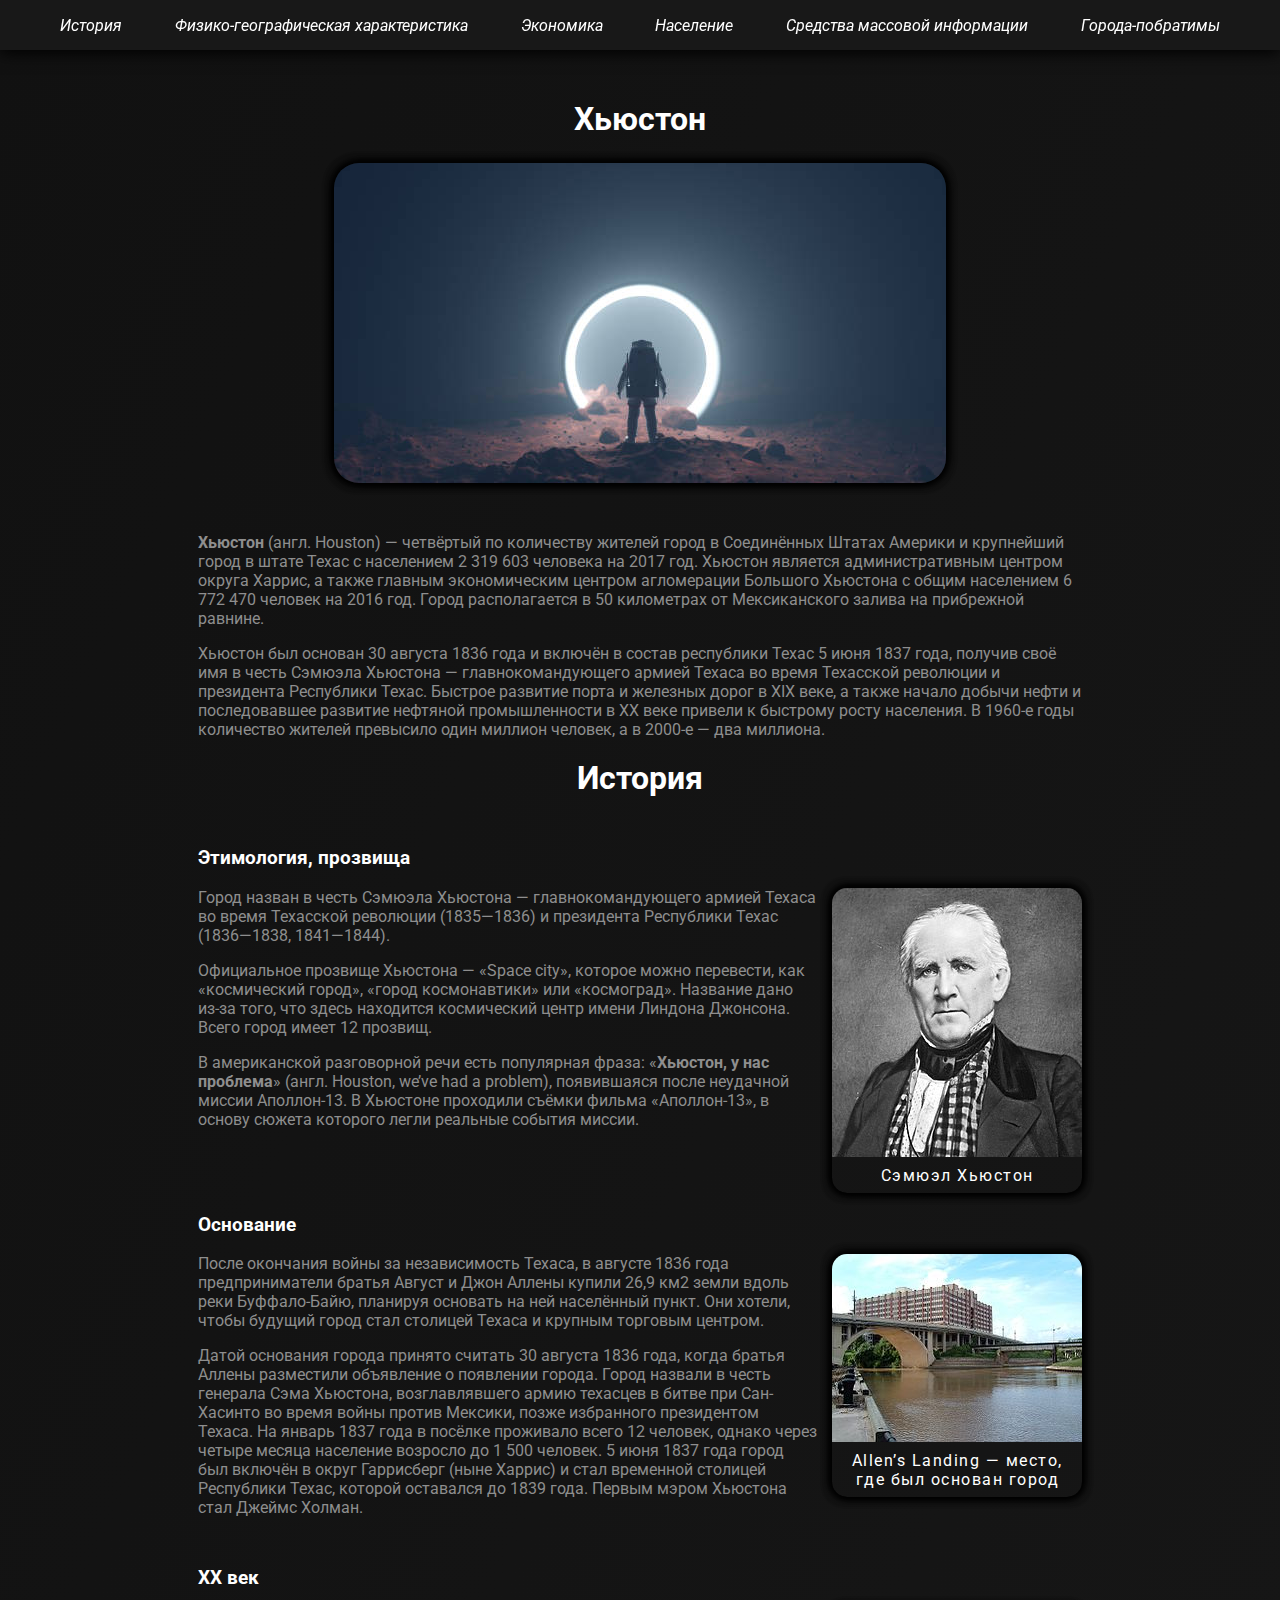
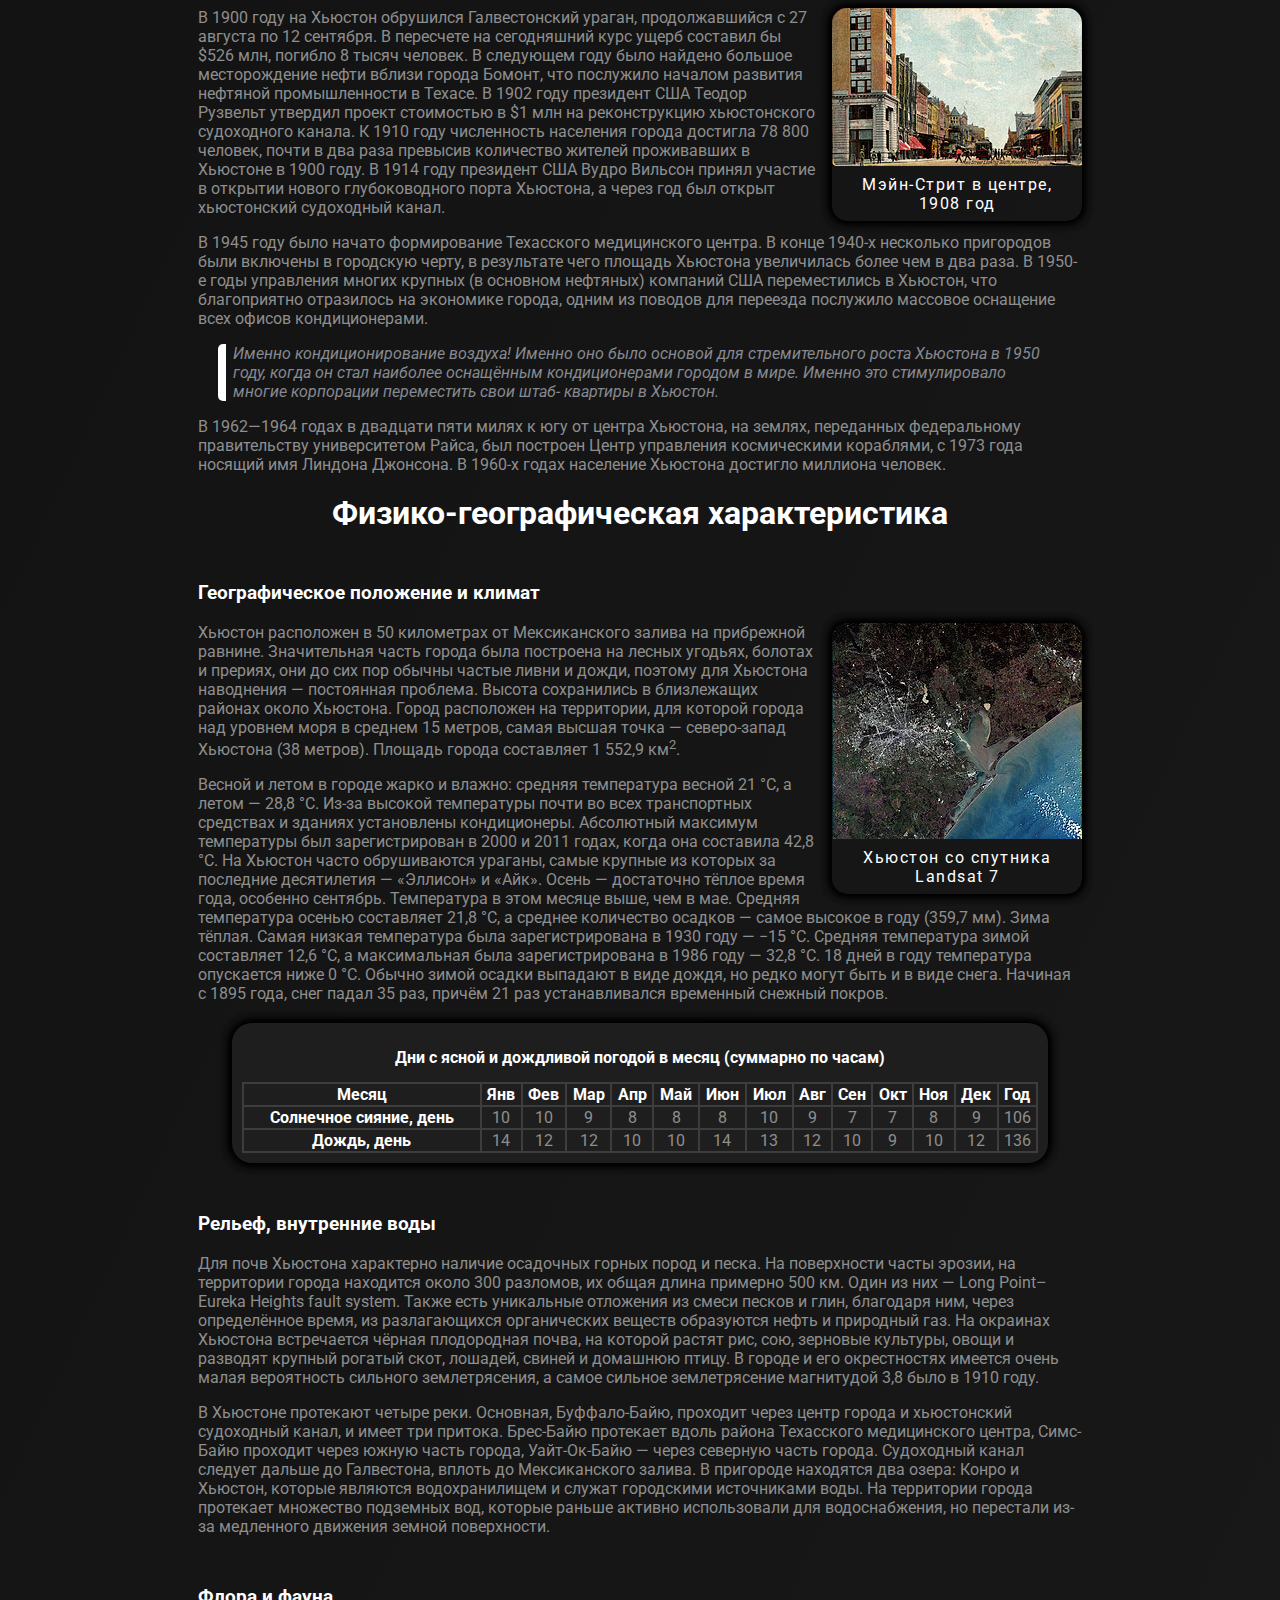
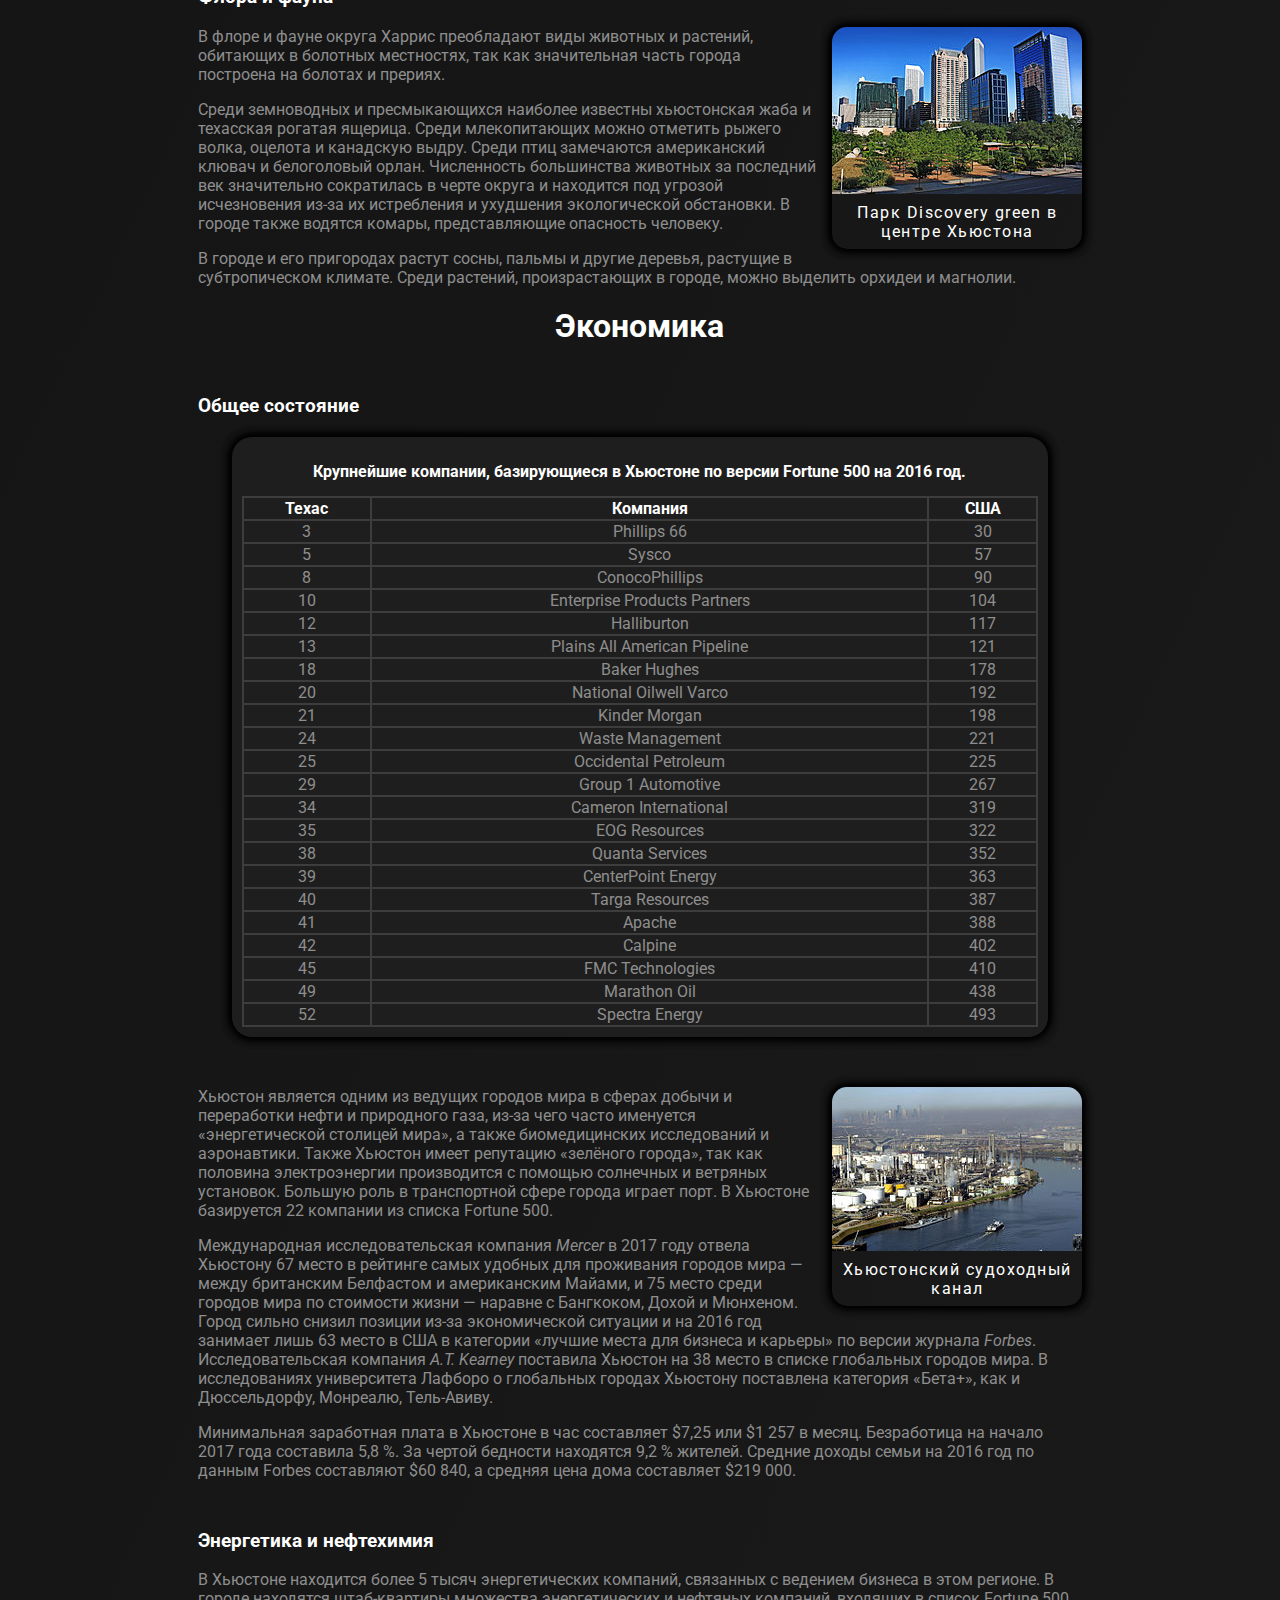
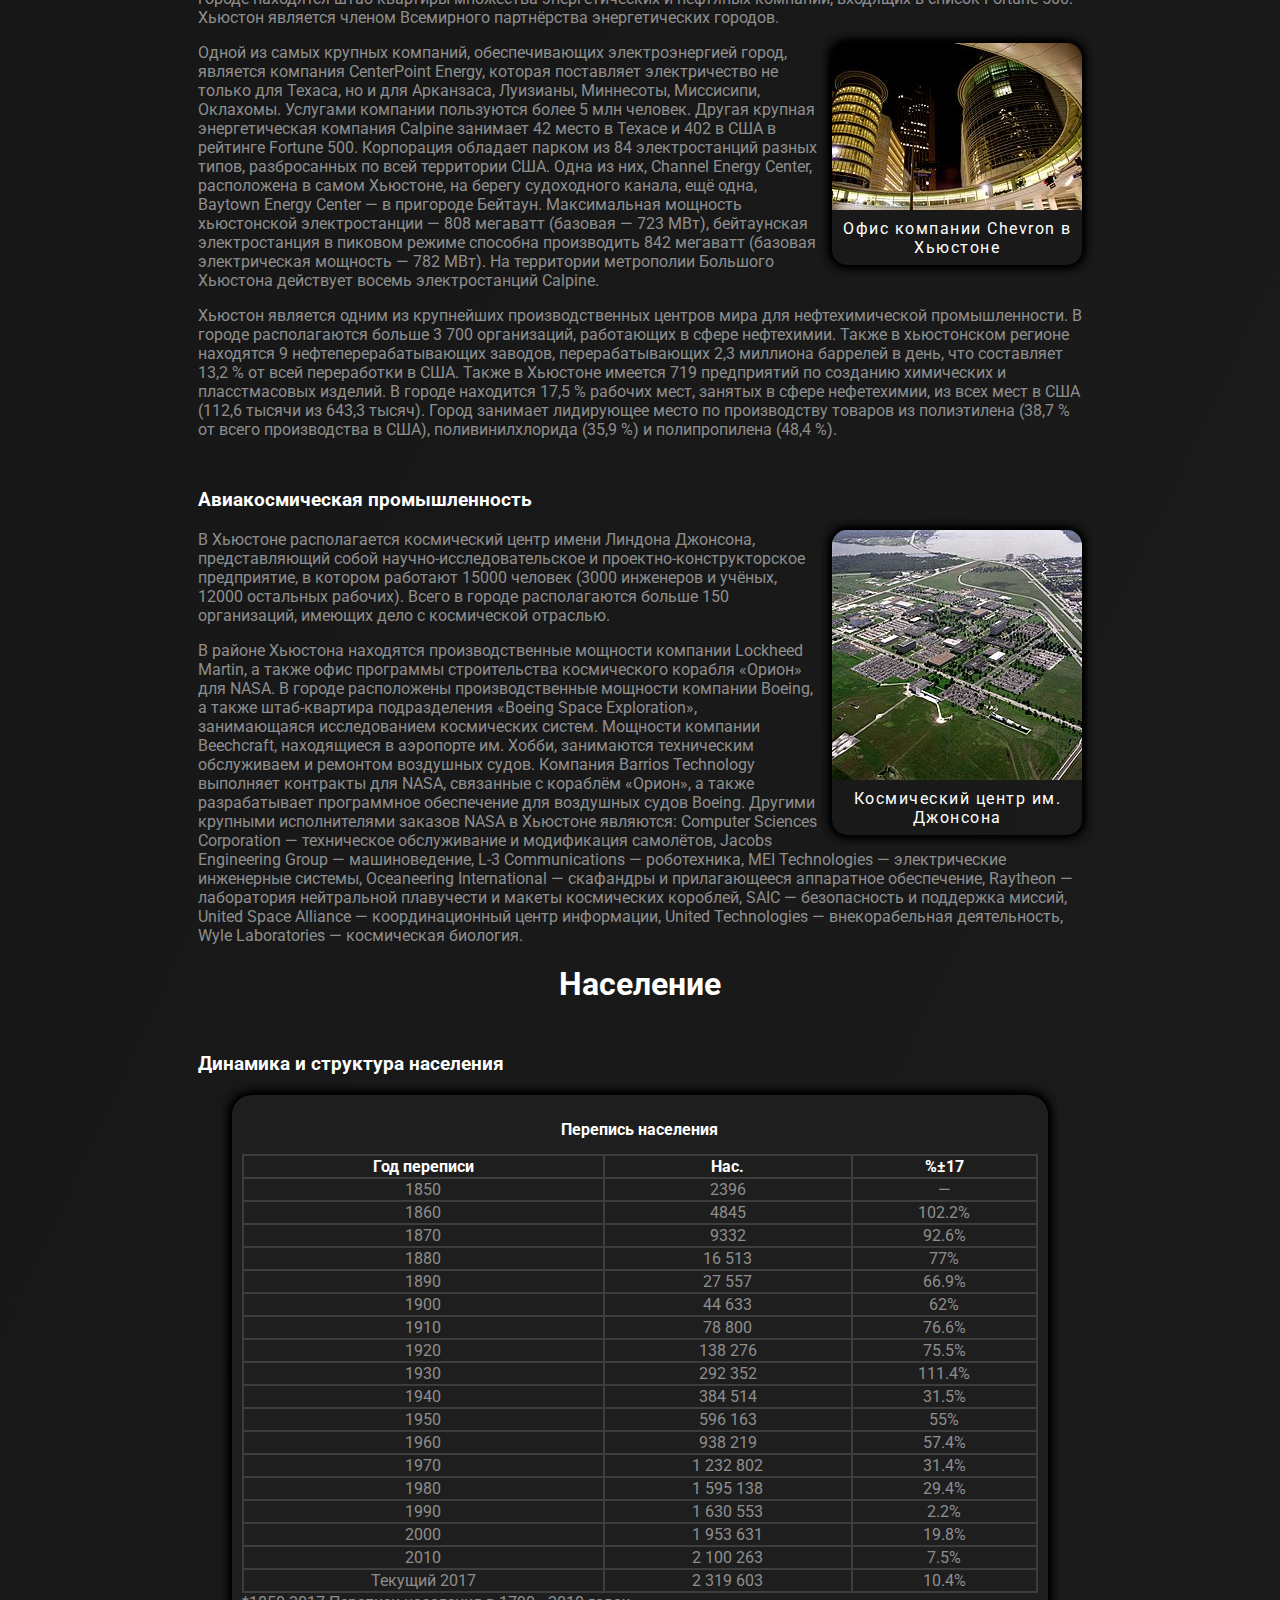
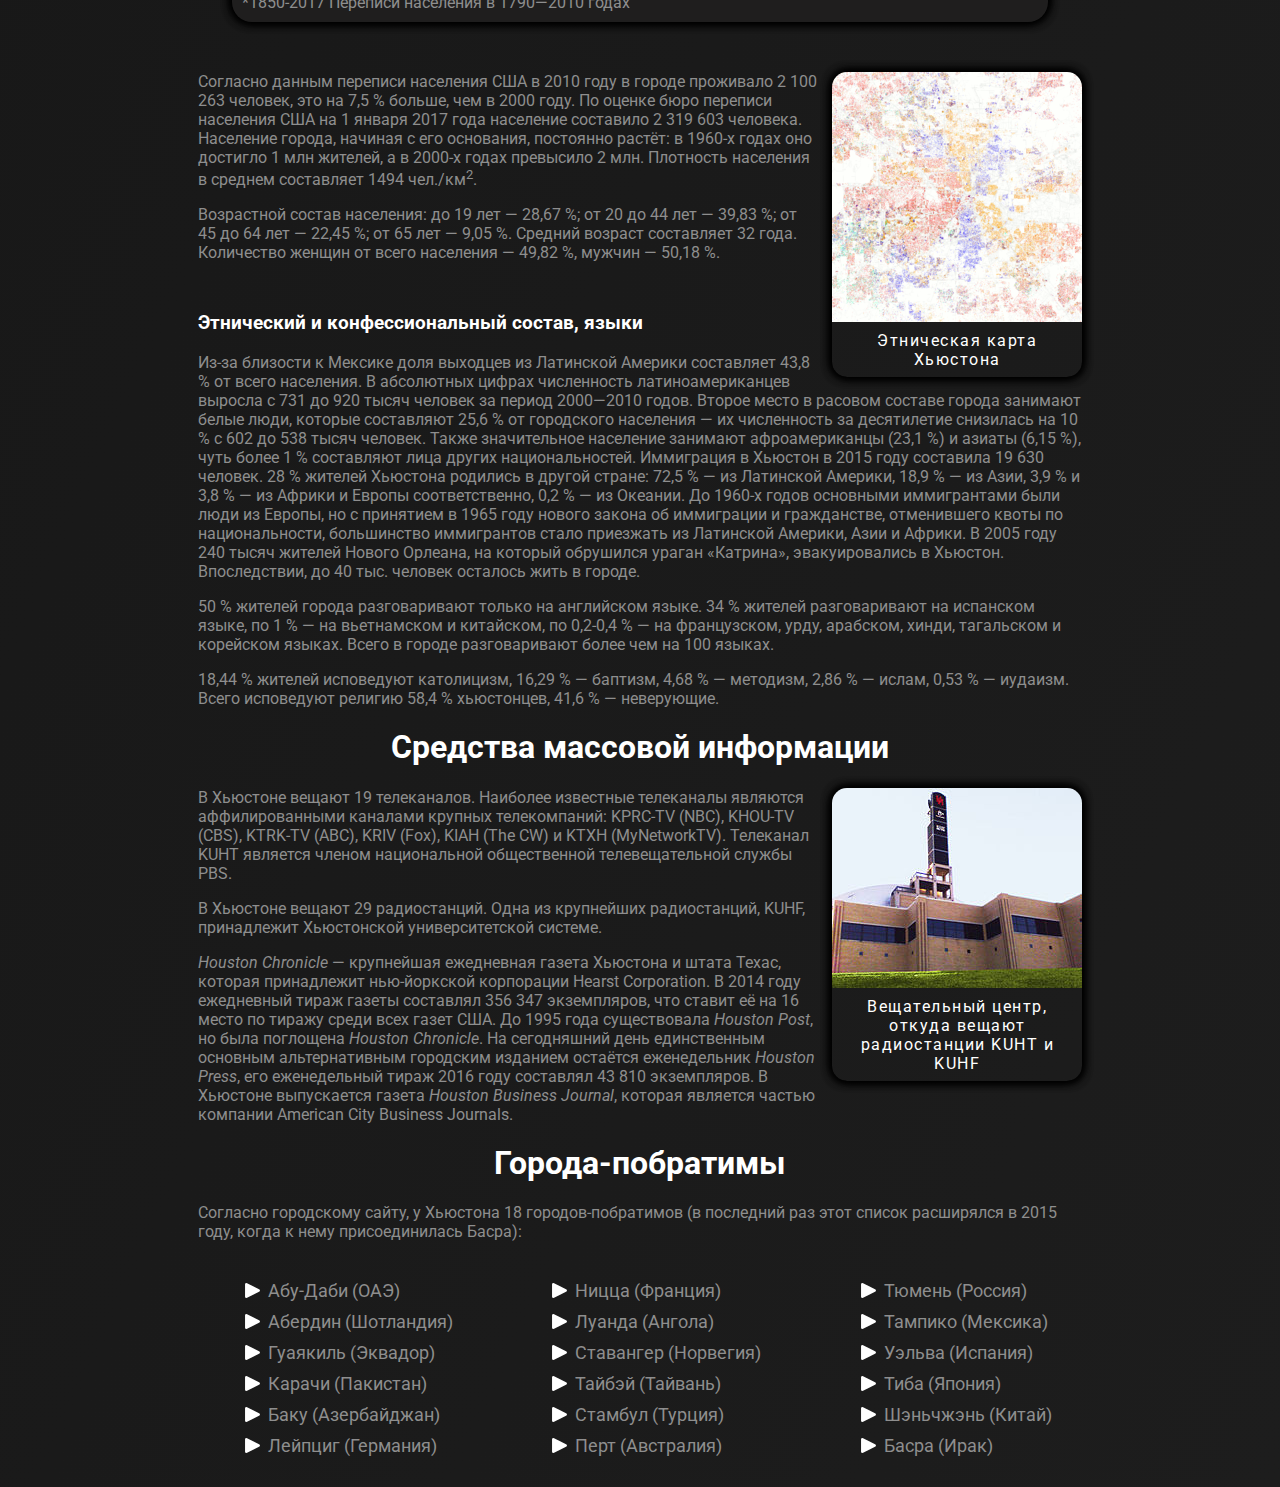
==== commit b0661369: "init" ====
--- a/index.html
+++ b/index.html
@@ -24,7 +24,7 @@
 
         <h1 class="beginning">Хьюстон</h1>
 
-        <div class="img-box-cosmo">
+        <div class="img-box-cosmo" id="begginer">
             <img src="cosmo.jpg" alt="Cosmo">
         </div>  
 
@@ -721,5 +721,6 @@
         </section>
       </div>
     </main>
+  <script src="app.js"></script>
   </body>
 </html>--- a/style.css
+++ b/style.css
@@ -70,7 +70,7 @@
 }
 
 h1 {
-    font-size: 32px;
+    font-size: 2rem;
     margin-top: 20px;
     text-align: center;
     color: #fff;
@@ -267,6 +267,10 @@
     .img-box {
         max-width: 250px;
     }
+
+    .img-box-cosmo {
+        padding: 0px;
+    }
 }
 
 @media screen and (max-width: 550px) {
@@ -286,7 +290,7 @@
     }
 }
 
-@media screen and (max-width: 400px) {
+@media screen and (max-width: 500px) {
     .container {
         width: 90%;
     }
@@ -296,7 +300,9 @@
     .container {
         width: 95%;
     }
+
     div.img-box {
         margin: 0px;
+        padding: 0px;
     }
 }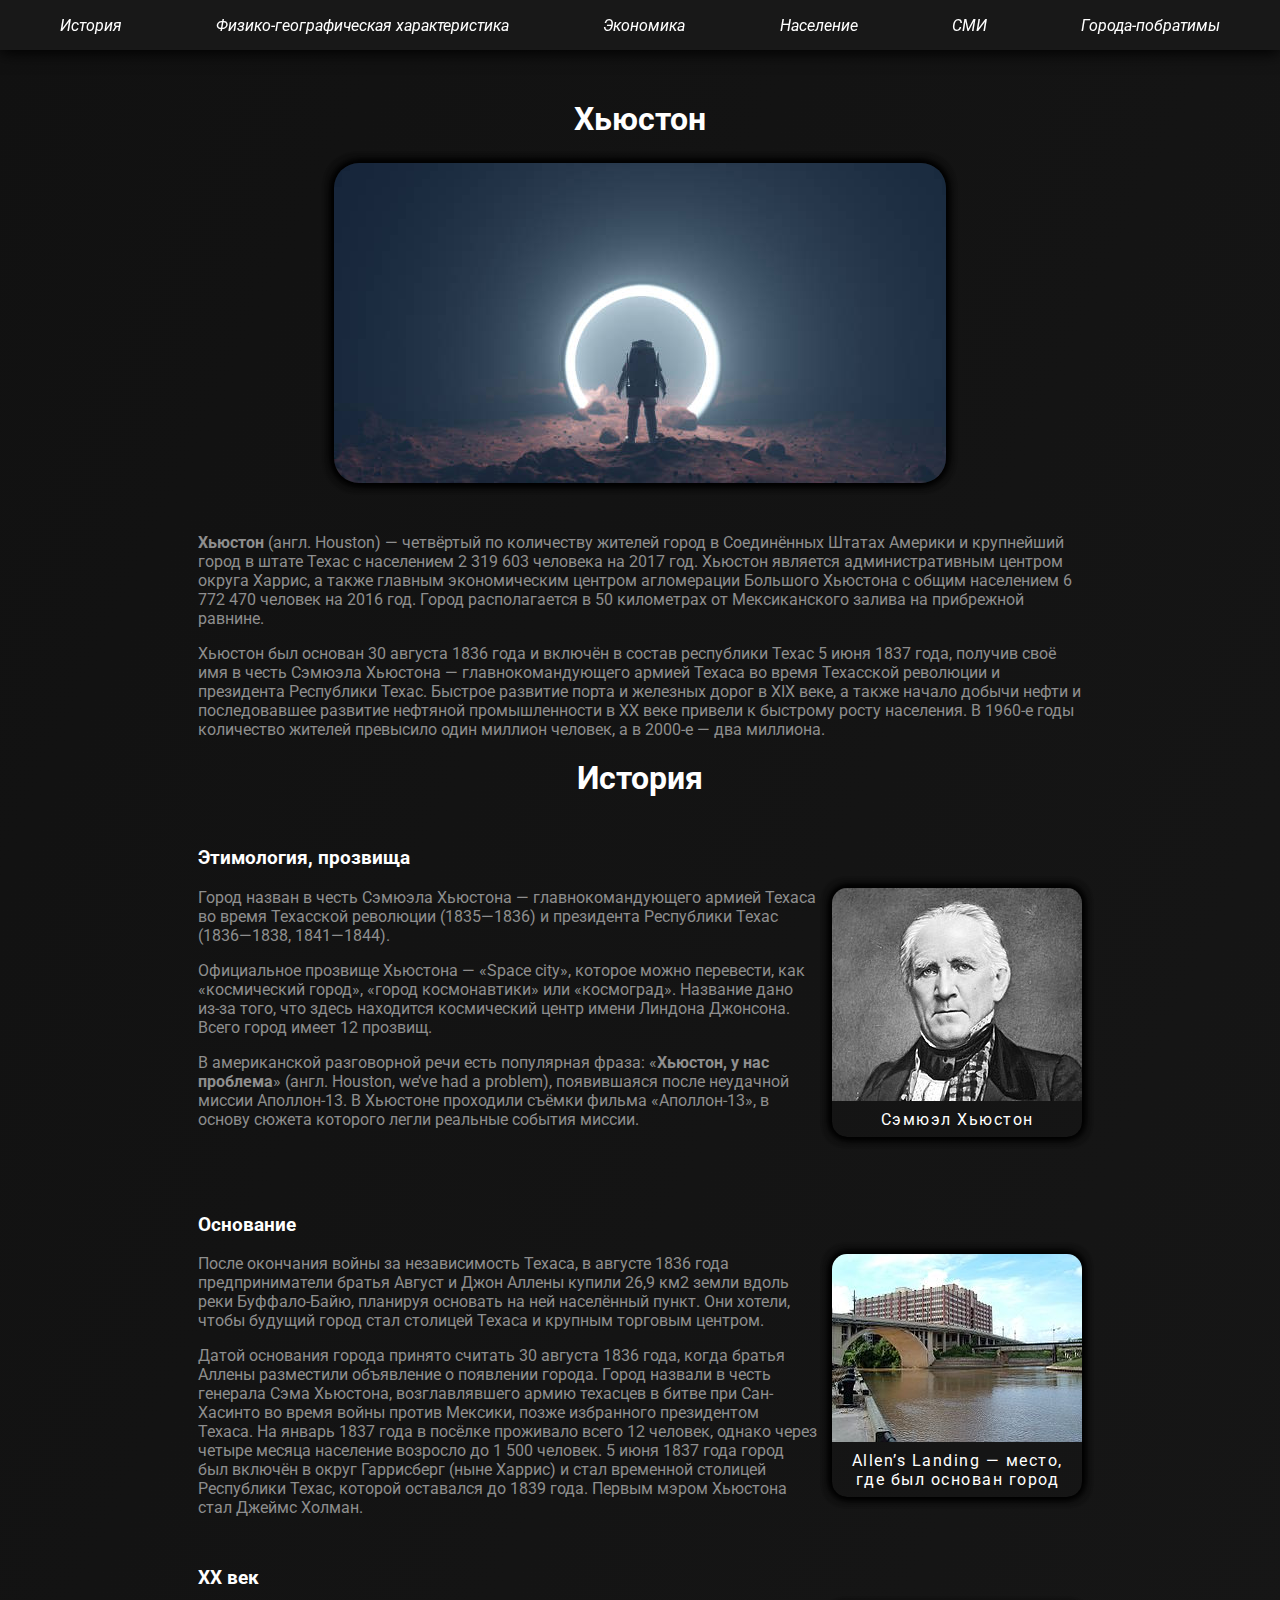
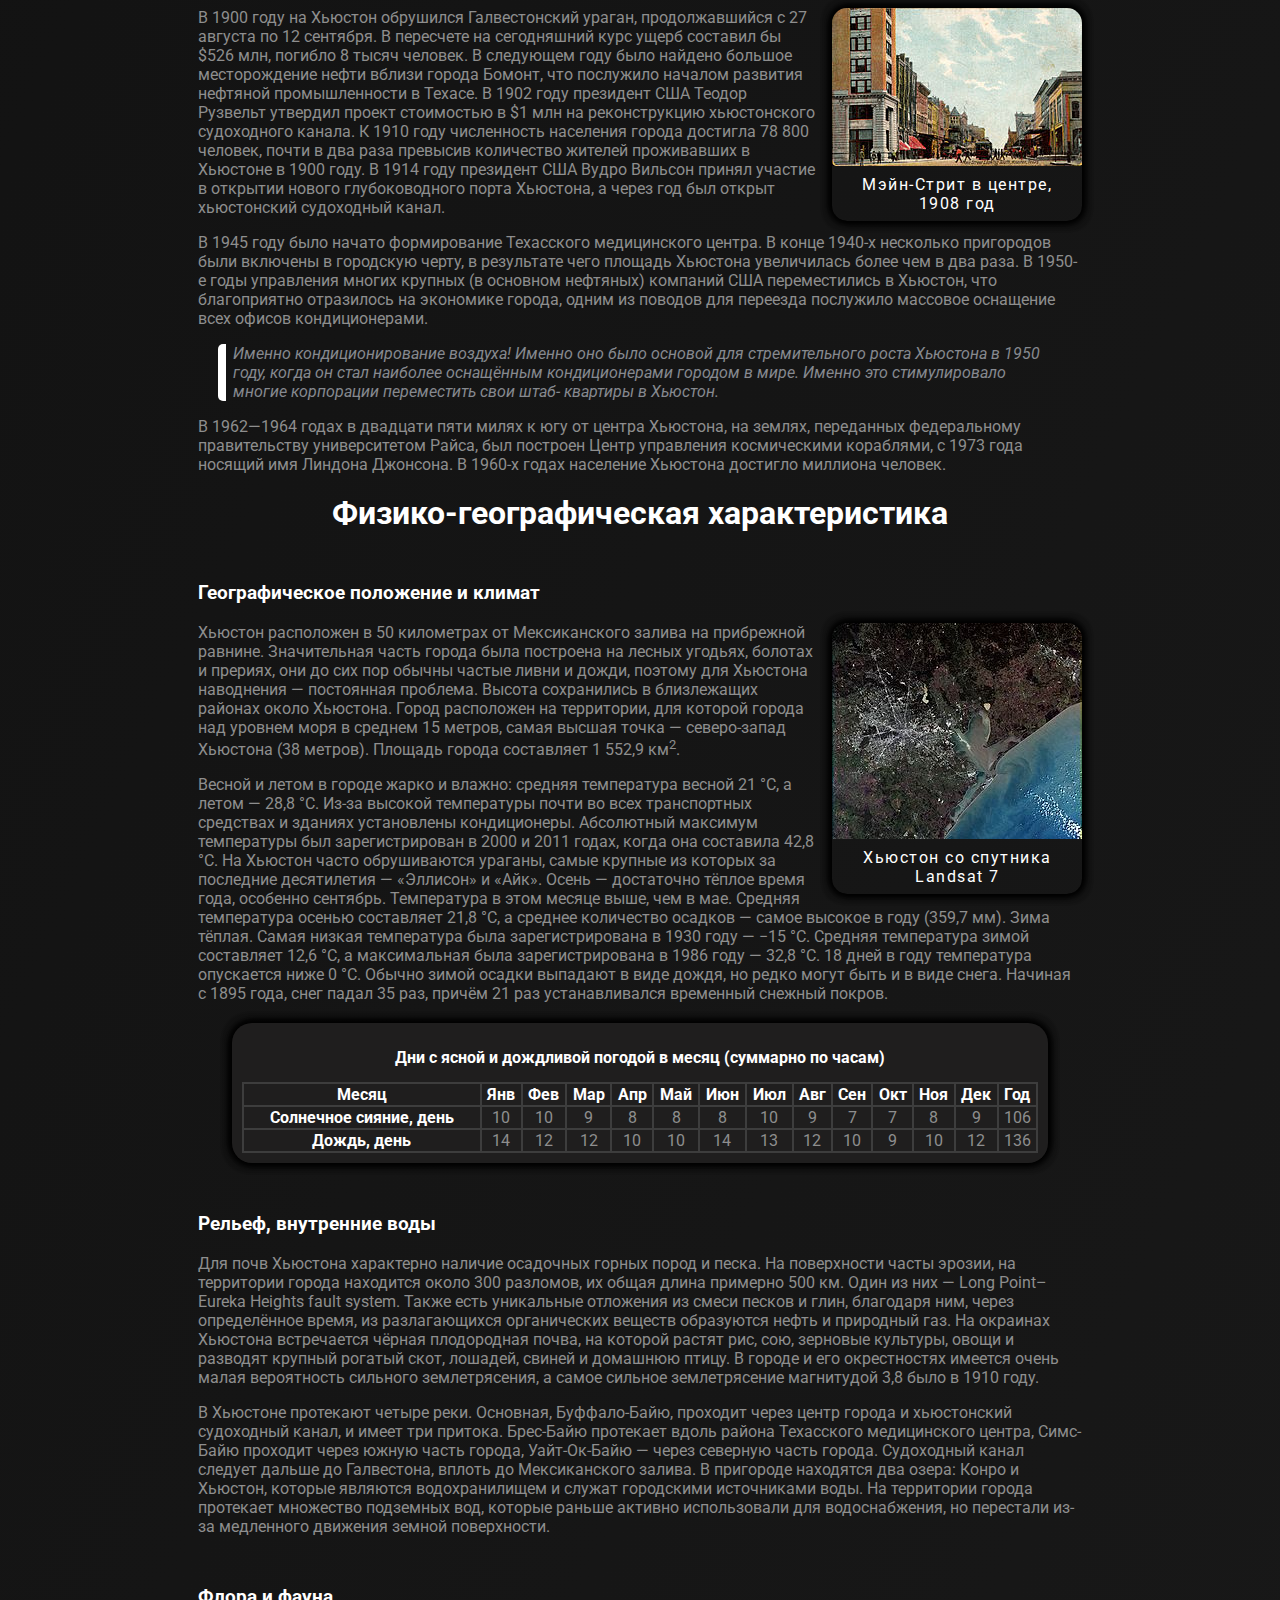
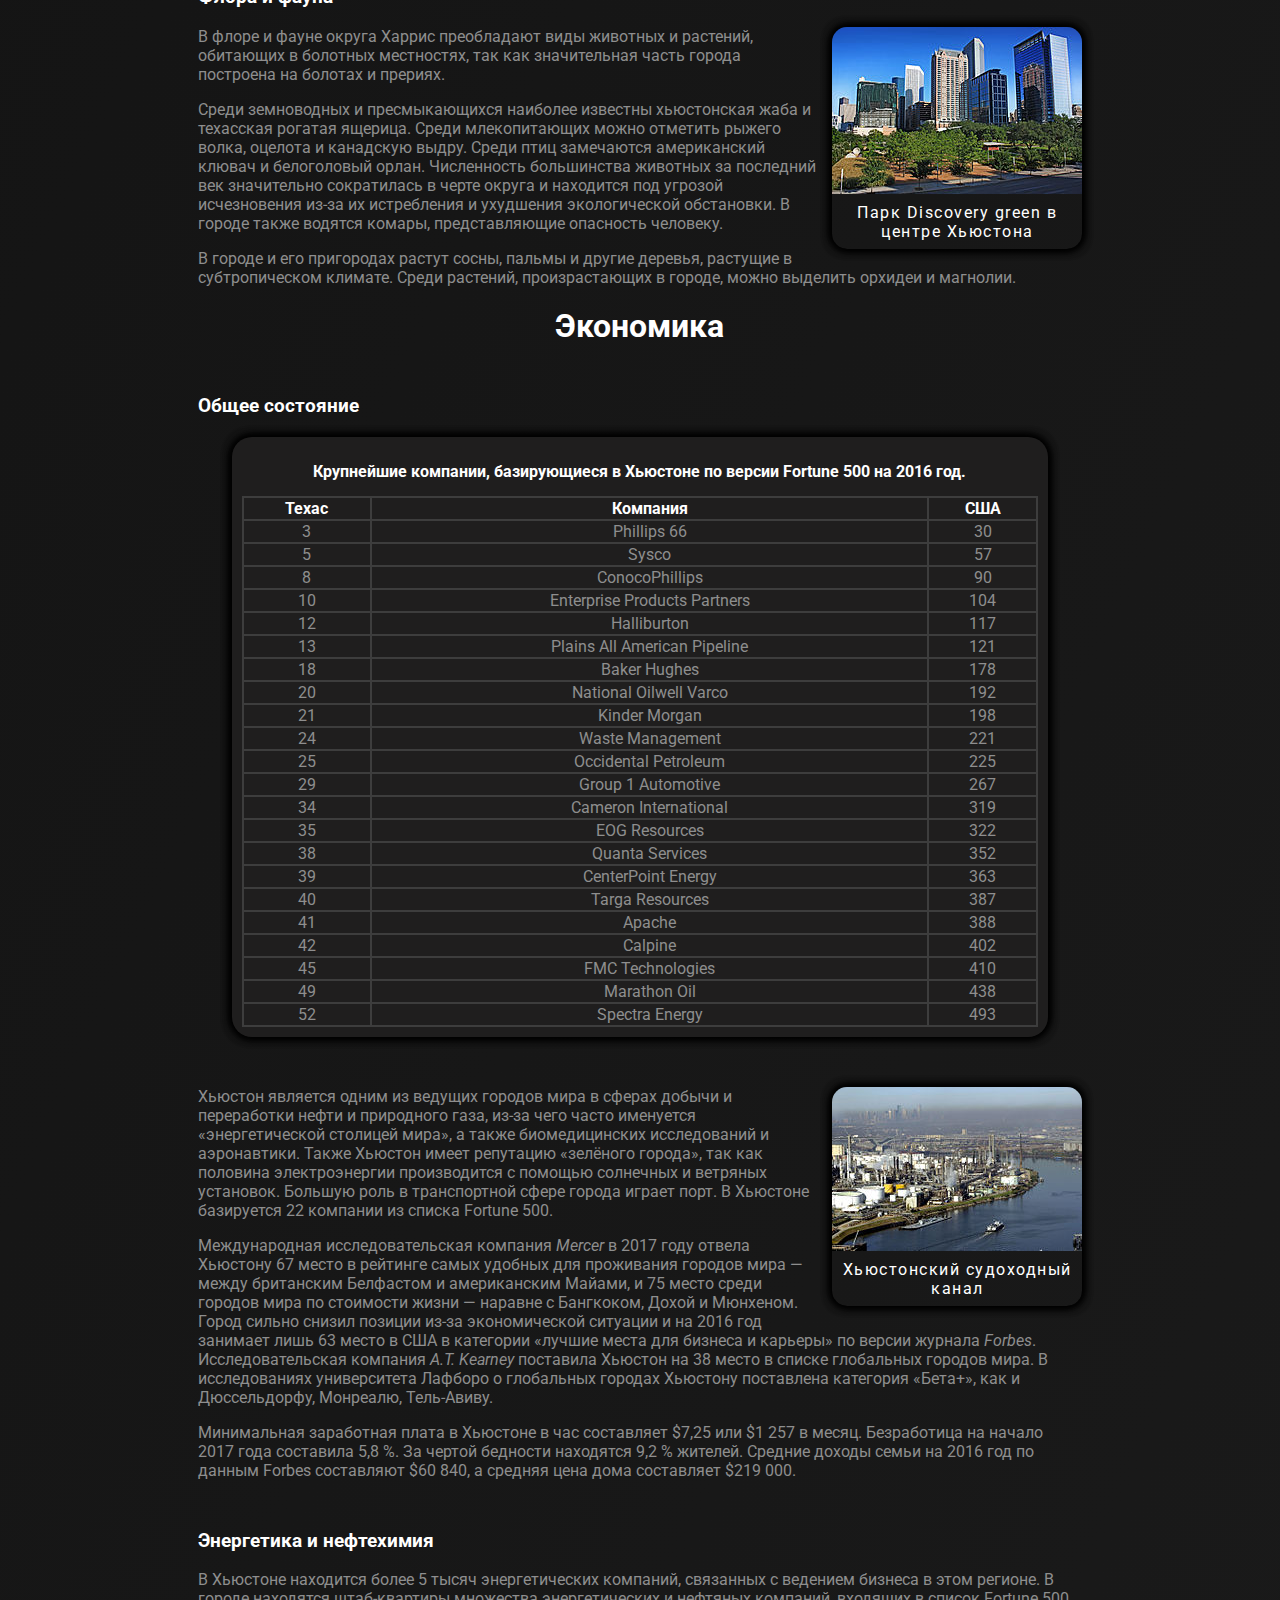
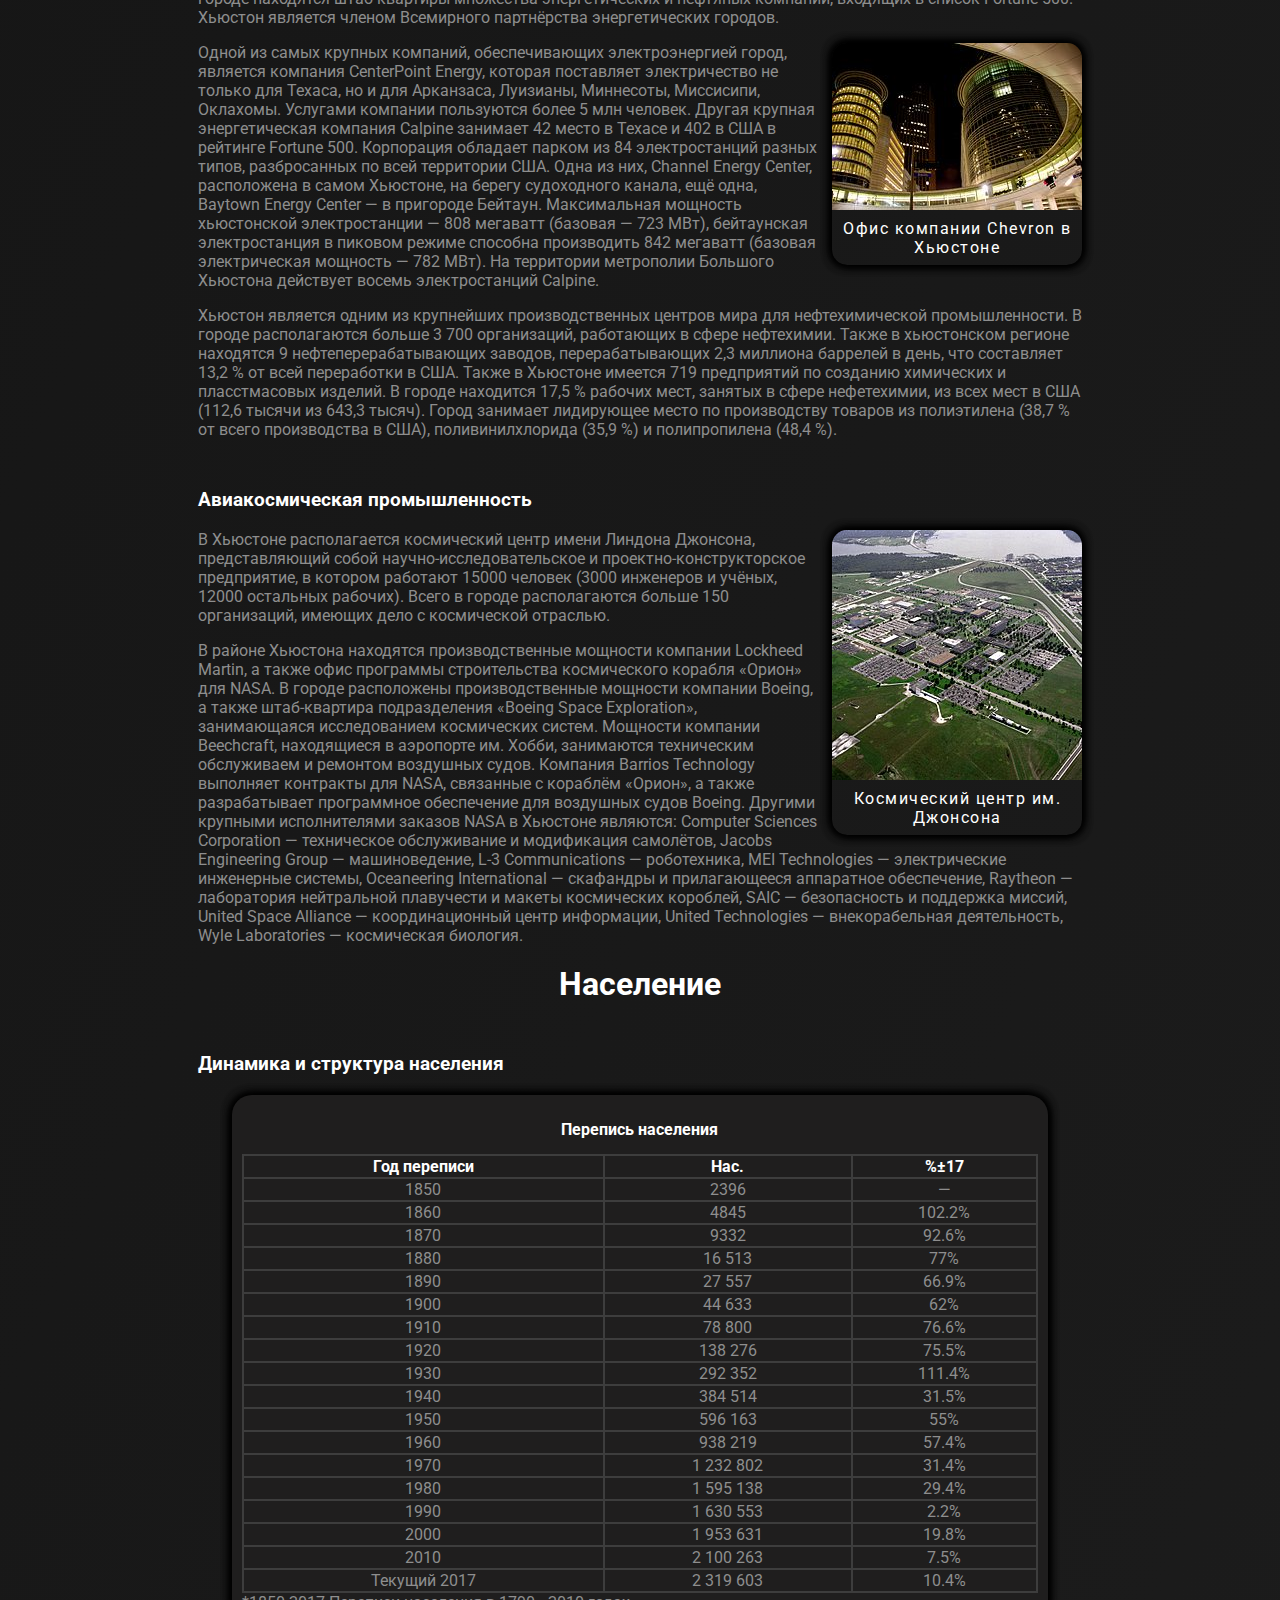
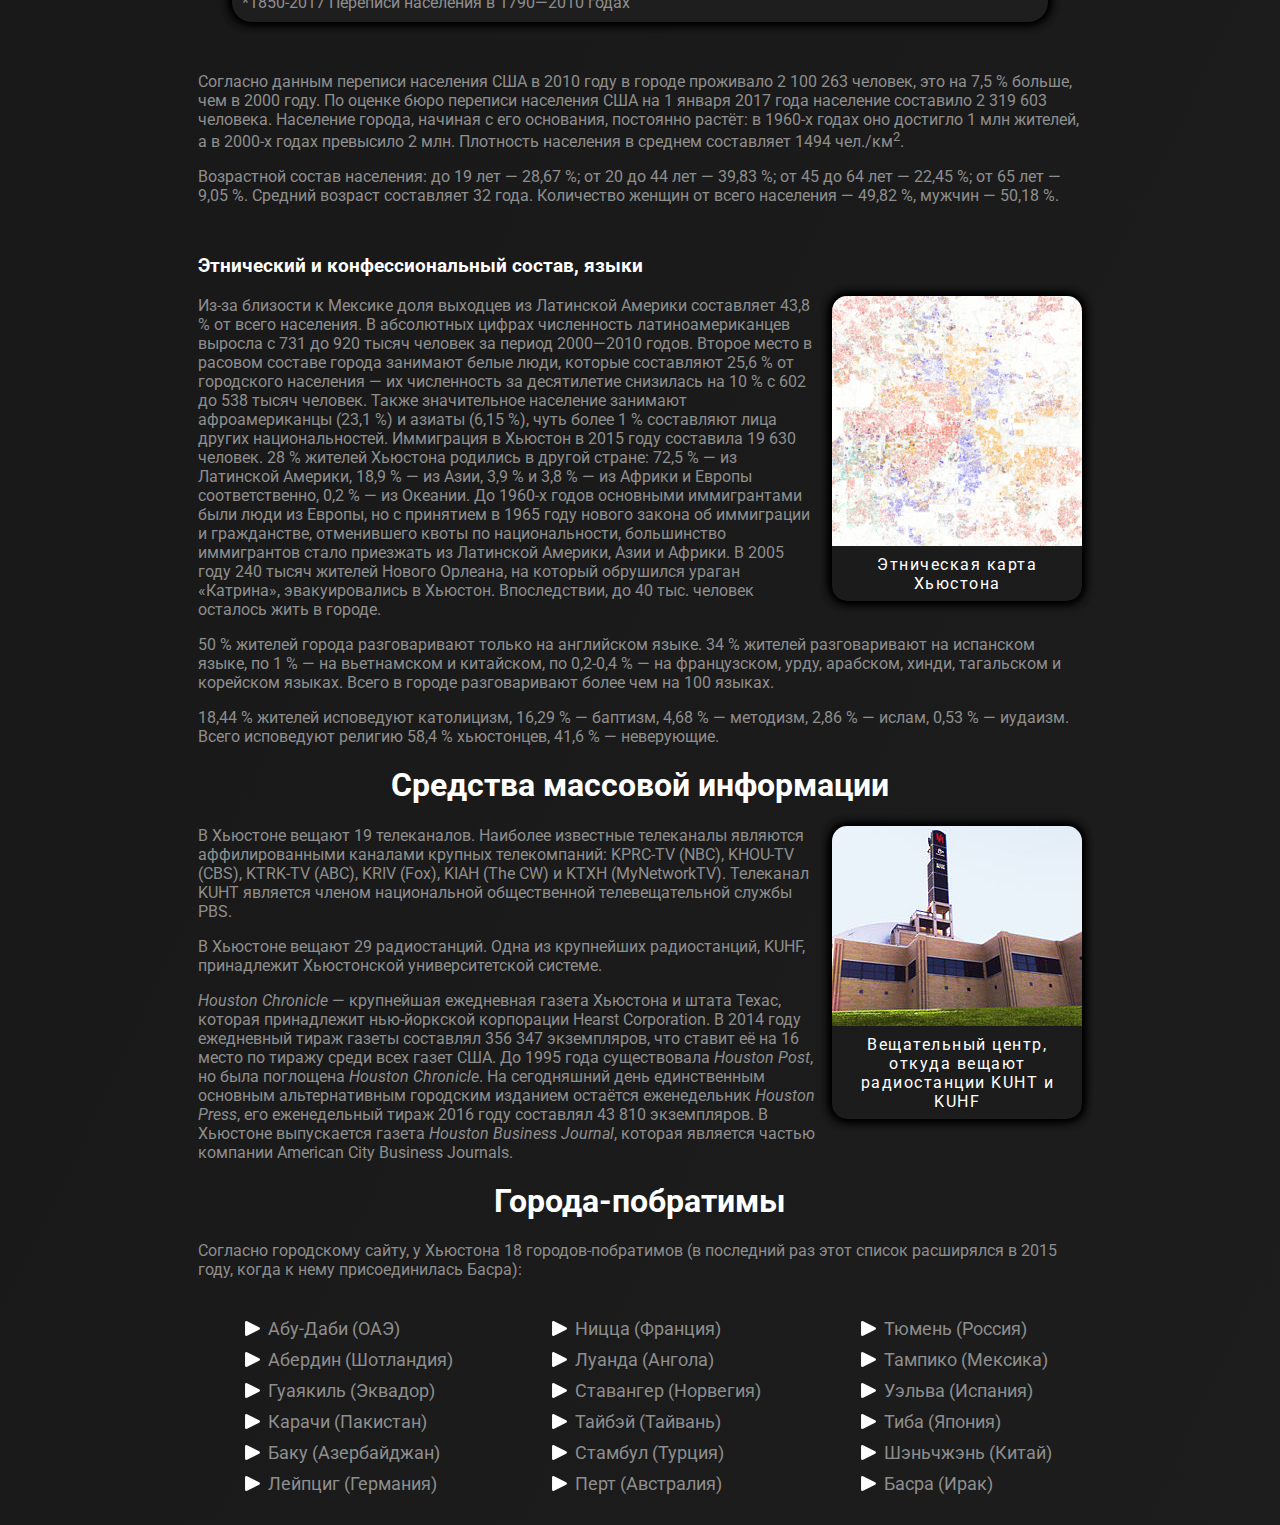
==== commit ec79233b: "finally" ====
--- a/index.html
+++ b/index.html
@@ -1,726 +1,743 @@
 <!DOCTYPE html>
 
 <html>
-  <head>
-    <meta charset="utf-8">
-    <meta name="viewport" content="width=device-width, initial-scale=1.0">
-    <link rel="stylesheet" href="style.css">
-    <title>Хьюстон - Википедия</title>
-  </head>
-  <body>
-    <header class="nav-box">
-      <div class="nav">
-        <a href="#h">История</a>
-        <a href="#f">Физико-географическая характеристика</a>
-        <a href="#e">Экономика</a>
-        <a href="#n">Население</a>
-        <a href="#s">Средства массовой информации</a>
-        <a href="#g">Города-побратимы</a>
+
+<head>
+  <meta charset="utf-8">
+  <meta name="viewport" content="width=device-width, initial-scale=1.0">
+  <link rel="stylesheet" href="style.css">
+  <title>Хьюстон - Википедия</title>
+</head>
+
+<body>
+  <nav class="navbar">
+    <div class="containerNav">
+      <div class="navbar__wrap">
+        <div class="hamb">
+          <div class="hamb__field" id="hamb">
+            <span class="bar"></span>
+            <span class="bar"></span>
+            <span class="bar"></span>
+          </div>
+        </div>
+        <div class="menu" id="menu">
+          <a href="#h">История</a>
+          <a href="#f" class="phys">Физико-географическая характеристика</a>
+          <a href="#e">Экономика</a>
+          <a href="#n">Население</a>
+          <a href="#s">СМИ</a>
+          <a href="#g">Города-побратимы</a>
+        </div>
       </div>
-    </header>
-    
-    <main>
-      <div class="container">
-
-        <h1 class="beginning">Хьюстон</h1>
-
-        <div class="img-box-cosmo" id="begginer">
-            <img src="cosmo.jpg" alt="Cosmo">
-        </div>  
-
-        <p>
-          <strong>Хьюстон</strong> (англ. Houston) — четвёртый по количеству жителей город в Соединённых Штатах Америки
-          и крупнейший город в штате Техас с населением 2 319 603 человека на 2017 год. Хьюстон является
-          административным центром округа Харрис, а также главным экономическим центром агломерации
-          Большого Хьюстона с общим населением 6 772 470 человек на 2016 год. Город располагается в 50
-          километрах от Мексиканского залива на прибрежной равнине.
-        </p>
-        <p>
-          Хьюстон был основан 30 августа 1836 года и включён в состав республики Техас 5 июня 1837 года,
-          получив своё имя в честь Сэмюэла Хьюстона — главнокомандующего армией Техаса во время
-          Техасской революции и президента Республики Техас. Быстрое развитие порта и железных дорог в
-          XIX веке, а также начало добычи нефти и последовавшее развитие нефтяной промышленности в XX
-          веке привели к быстрому росту населения. В 1960-е годы количество жителей превысило один
-          миллион человек, а в 2000-е — два миллиона.
-        </p>
-        <section>
-          <h1 id="h">История</h1>
-
-          <h3>Этимология, прозвища</h3>
-
-          <div class="img-box">
-              <img src="Sam_Houston_portrait.jpg" alt="Sam_Houston_portrait">
-              <figcaption>Сэмюэл Хьюстон</figcaption>
-          </div>
-
-          <p>
-            Город назван в честь Сэмюэла Хьюстона — главнокомандующего армией Техаса во время Техасской
-            революции (1835—1836) и президента Республики Техас (1836—1838, 1841—1844).
-          </p>
-          <p>
-            Официальное прозвище Хьюстона — «Space city», которое можно перевести, как «космический
-            город», «город космонавтики» или «космоград». Название дано из-за того, что здесь находится
-            космический центр имени Линдона Джонсона. Всего город имеет 12 прозвищ.
-          </p>
-          <p>
-            В американской разговорной речи есть популярная фраза: «<strong>Хьюстон, у нас проблема</strong>» (англ.
-            Houston, we’ve had a problem), появившаяся после неудачной миссии Аполлон-13. В Хьюстоне
-            проходили съёмки фильма «Аполлон-13», в основу сюжета которого легли реальные события миссии.
-          </p>
-
-          <br>
-
-          <h3>Основание</h3>
-
-          <div class="img-box">
-              <img src="Allen's_Landing_Houston_bayou_view.jpg" alt="Allen's_Landing_Houston_bayou_view">
-              <figcaption>Allen’s Landing — место, где был основан город</figcaption>
-          </div>
-
-          <p>
-            После окончания войны за независимость Техаса, в августе 1836 года предприниматели братья Август
-            и Джон Аллены купили 26,9 км2 земли вдоль реки Буффало-Байю, планируя основать на ней
-            населённый пункт. Они хотели, чтобы будущий город стал столицей Техаса и крупным торговым
-            центром.
-          </p>
-          <p>
-            Датой основания города принято считать 30 августа 1836 года, когда братья Аллены разместили
-            объявление о появлении города. Город назвали в честь генерала Сэма Хьюстона, возглавлявшего
-            армию техасцев в битве при Сан-Хасинто во время войны против Мексики, позже избранного
-            президентом Техаса. На январь 1837 года в посёлке проживало всего 12 человек, однако через четыре
-            месяца население возросло до 1 500 человек. 5 июня 1837 года город был включён в округ Гаррисберг
-            (ныне Харрис) и стал временной столицей Республики Техас, которой оставался до 1839 года.
-            Первым мэром Хьюстона стал Джеймс Холман.
-          </p>
-
-          <h3>XX век</h3>
-
-          <div class="img-box">
-              <img src="Main_Street_looking_south_Houston_Texas_(1908).jpg" alt="Main_Street_looking_south_Houston_Texas_(1908)">
-              <figcaption>Мэйн-Стрит в центре, <br> 1908 год</figcaption>
-          </div>
-
-          <p>
-            В 1900 году на Хьюстон обрушился Галвестонский ураган, продолжавшийся с 27 августа по 12
-            сентября. В пересчете на сегодняшний курс ущерб составил бы $526 млн, погибло 8 тысяч человек. В
-            следующем году было найдено большое месторождение нефти вблизи города Бомонт, что послужило
-            началом развития нефтяной промышленности в Техасе. В 1902 году президент США Теодор Рузвельт
-            утвердил проект стоимостью в $1 млн на реконструкцию хьюстонского судоходного канала. К 1910
-            году численность населения города достигла 78 800 человек, почти в два раза превысив количество
-            жителей проживавших в Хьюстоне в 1900 году. В 1914 году президент США Вудро Вильсон принял
-            участие в открытии нового глубоководного порта Хьюстона, а через год был открыт хьюстонский
-            судоходный канал.
-          </p>
-          <p>
-            В 1945 году было начато формирование Техасского медицинского центра. В конце 1940-х несколько
-            пригородов были включены в городскую черту, в результате чего площадь Хьюстона увеличилась
-            более чем в два раза. В 1950-е годы управления многих крупных (в основном нефтяных) компаний
-            США переместились в Хьюстон, что благоприятно отразилось на экономике города, одним из
-            поводов для переезда послужило массовое оснащение всех офисов кондиционерами.
-          </p>
-
-          <blockquote>
-            Именно кондиционирование воздуха! Именно оно было основой для стремительного
-            роста Хьюстона в 1950 году, когда он стал наиболее оснащённым кондиционерами
-            городом в мире. Именно это стимулировало многие корпорации переместить свои штаб-
-            квартиры в Хьюстон.
-          </blockquote>
-
-          <p>
-            В 1962—1964 годах в двадцати пяти милях к югу от центра Хьюстона, на землях, переданных
-            федеральному правительству университетом Райса, был построен Центр управления космическими
-            кораблями, с 1973 года носящий имя Линдона Джонсона. В 1960-х годах население Хьюстона
-            достигло миллиона человек.
-          </p>
-        </section>
-        <section>
-          <h1 id="f">Физико-географическая характеристика</h1>
-
-          <h3>Географическое положение и климат</h3>
-
-          <div class="img-box">
-              <img src="Large_Houston_Landsat.jpg" alt="Large_Houston_Landsat">
-              <figcaption>Хьюстон со спутника Landsat 7</figcaption>
-          </div>
-
-          <p>
-            Хьюстон расположен в 50 километрах от Мексиканского залива на прибрежной равнине.
-            Значительная часть города была построена на лесных угодьях, болотах и прериях, они до сих пор 
-            обычны частые ливни и дожди, поэтому для Хьюстона наводнения — постоянная проблема. Высота
-            сохранились в близлежащих районах около Хьюстона. Город расположен на территории, для которой
-            города над уровнем моря в среднем 15 метров, самая высшая точка — северо-запад Хьюстона (38
-            метров). Площадь города составляет 1 552,9 км<sup>2</sup>.
-          </p>
-          <p>
-            Весной и летом в городе жарко и влажно: средняя температура весной 21 °C, а летом — 28,8 °C. Из-за
-            высокой температуры почти во всех транспортных средствах и зданиях установлены кондиционеры.
-            Абсолютный максимум температуры был зарегистрирован в 2000 и 2011 годах, когда она составила
-            42,8 °C. На Хьюстон часто обрушиваются ураганы, самые крупные из которых за последние
-            десятилетия — «Эллисон» и «Айк». Осень — достаточно тёплое время года, особенно сентябрь.
-            Температура в этом месяце выше, чем в мае. Средняя температура осенью составляет 21,8 °C, а
-            среднее количество осадков — самое высокое в году (359,7 мм). Зима тёплая. Самая низкая
-            температура была зарегистрирована в 1930 году — −15 °C. Средняя температура зимой составляет
-            12,6 °C, а максимальная была зарегистрирована в 1986 году — 32,8 °C. 18 дней в году температура
-            опускается ниже 0 °C. Обычно зимой осадки выпадают в виде дождя, но редко могут быть и в виде
-            снега. Начиная с 1895 года, снег падал 35 раз, причём 21 раз устанавливался временный снежный
-            покров.
-          </p>
-
-          <div class="table-box">
-            <table>
-              <caption>
-                Дни с ясной и дождливой погодой в месяц (суммарно по часам)
-              </caption>
-              <tbody class="first-table">
-                  <tr class="first-box">
-                    <th class="first-line">Месяц</th>
-                    <th>Янв</th>
-                    <th>Фев</th>
-                    <th>Мар</th>
-                    <th>Апр</th>
-                    <th>Май</th>
-                    <th>Июн</th>
-                    <th>Июл</th>
-                    <th>Авг</th>
-                    <th>Сен</th>
-                    <th>Окт</th>
-                    <th>Ноя</th>
-                    <th>Дек</th>
-                    <th>Год</th>
-                  </tr>
-                  <tr class="second-box">
-                    <th class="second-line">Солнечное сияние, день</th>
-                    <td>10</td>
-                    <td>10</td>
-                    <td>9</td>
-                    <td>8</td>
-                    <td>8</td>
-                    <td>8</td>
-                    <td>10</td>
-                    <td>9</td>
-                    <td>7</td>
-                    <td>7</td>
-                    <td>8</td>
-                    <td>9</td>
-                    <td>106</td>
-                  </tr>
-                  <tr class="third-box">
-                    <th class="third-line">Дождь, день</th>
-                    <td>14</td>
-                    <td>12</td>
-                    <td>12</td>
-                    <td>10</td>
-                    <td>10</td>
-                    <td>14</td>
-                    <td>13</td>
-                    <td>12</td>
-                    <td>10</td>
-                    <td>9</td>
-                    <td>10</td>
-                    <td>12</td>
-                    <td>136</td>
-                  </tr>
-              </tbody>
-            </table>
-          </div>
-
-          <h3>Рельеф, внутренние воды</h3>
-
-          <p>
-            Для почв Хьюстона характерно наличие осадочных горных пород и песка. На поверхности часты
-            эрозии, на территории города находится около 300 разломов, их общая длина примерно 500 км. Один
-            из них — Long Point–Eureka Heights fault system. Также есть уникальные отложения из смеси песков и
-            глин, благодаря ним, через определённое время, из разлагающихся органических веществ образуются
-            нефть и природный газ. На окраинах Хьюстона встречается чёрная плодородная почва, на которой
-            растят рис, сою, зерновые культуры, овощи и разводят крупный рогатый скот, лошадей, свиней и
-            домашнюю птицу. В городе и его окрестностях имеется очень малая вероятность сильного
-            землетрясения, а самое сильное землетрясение магнитудой 3,8 было в 1910 году.
-          </p>
-          <p>
-            В Хьюстоне протекают четыре реки. Основная, Буффало-Байю, проходит через центр города и
-            хьюстонский судоходный канал, и имеет три притока. Брес-Байю протекает вдоль района Техасского
-            медицинского центра, Симс-Байю проходит через южную часть города, Уайт-Ок-Байю — через
-            северную часть города. Судоходный канал следует дальше до Галвестона, вплоть до Мексиканского
-            залива. В пригороде находятся два озера: Конро и Хьюстон, которые являются водохранилищем и
-            служат городскими источниками воды. На территории города протекает множество подземных вод,
-            которые раньше активно использовали для водоснабжения, но перестали из-за медленного движения
-            земной поверхности.
-          </p>
-
-          <h3>Флора и фауна</h3>
-
-          <div class="img-box">
-              <img src="Discovery_green.jpg" alt="Discovery_green">
-              <figcaption>Парк Discovery green в центре Хьюстона</figcaption>
-          </div>
-
-          <p>
-            В флоре и фауне округа Харрис преобладают виды животных и растений, обитающих в болотных
-            местностях, так как значительная часть города построена на болотах и прериях.
-          </p>
-          <p>
-            Среди земноводных и пресмыкающихся наиболее известны хьюстонская жаба и техасская рогатая
-            ящерица. Среди млекопитающих можно отметить рыжего волка, оцелота и канадскую выдру. Среди
-            птиц замечаются американский клювач и белоголовый орлан. Численность большинства животных за
-            последний век значительно сократилась в черте округа и находится под угрозой исчезновения из-за
-            их истребления и ухудшения экологической обстановки. В городе также водятся комары,
-            представляющие опасность человеку.
-          </p>
-          <p>
-            В городе и его пригородах растут сосны, пальмы и другие деревья, растущие в субтропическом
-            климате. Среди растений, произрастающих в городе, можно выделить орхидеи и магнолии.
-          </p>
-        </section>
-        <section>
-          <h1 id="e">Экономика</h1>
-
-          <h3>Общее состояние</h3>
-
-          <div class="table-box">
-            <table>
-
-              <caption>
-                Крупнейшие компании, базирующиеся в Хьюстоне по версии Fortune 500 на 2016 год.
-              </caption>
-
-              <tr>
-                <th>Техас</th>
-                <th>Компания</th>
-                <th>США</th>
+    </div>
+  </nav>
+  <div class="smallMenu" id="smallMenu"></div>
+
+  <main>
+    <div class="container">
+
+      <h1 class="beginning">Хьюстон</h1>
+
+      <div class="img-box-cosmo" id="begginer">
+        <img src="public/cosmo.jpg" alt="Cosmo">
+      </div>
+
+      <p>
+        <strong>Хьюстон</strong> (англ. Houston) — четвёртый по количеству жителей город в Соединённых Штатах Америки
+        и крупнейший город в штате Техас с населением 2 319 603 человека на 2017 год. Хьюстон является
+        административным центром округа Харрис, а также главным экономическим центром агломерации
+        Большого Хьюстона с общим населением 6 772 470 человек на 2016 год. Город располагается в 50
+        километрах от Мексиканского залива на прибрежной равнине.
+      </p>
+      <p>
+        Хьюстон был основан 30 августа 1836 года и включён в состав республики Техас 5 июня 1837 года,
+        получив своё имя в честь Сэмюэла Хьюстона — главнокомандующего армией Техаса во время
+        Техасской революции и президента Республики Техас. Быстрое развитие порта и железных дорог в
+        XIX веке, а также начало добычи нефти и последовавшее развитие нефтяной промышленности в XX
+        веке привели к быстрому росту населения. В 1960-е годы количество жителей превысило один
+        миллион человек, а в 2000-е — два миллиона.
+      </p>
+      <section>
+        <h1 id="h">История</h1>
+
+        <h3>Этимология, прозвища</h3>
+
+        <div class="img-box">
+          <img src="public/Sam_Houston_portrait.jpg" alt="Sam_Houston_portrait">
+          <figcaption>Сэмюэл Хьюстон</figcaption>
+        </div>
+
+        <p>
+          Город назван в честь Сэмюэла Хьюстона — главнокомандующего армией Техаса во время Техасской
+          революции (1835—1836) и президента Республики Техас (1836—1838, 1841—1844).
+        </p>
+        <p>
+          Официальное прозвище Хьюстона — «Space city», которое можно перевести, как «космический
+          город», «город космонавтики» или «космоград». Название дано из-за того, что здесь находится
+          космический центр имени Линдона Джонсона. Всего город имеет 12 прозвищ.
+        </p>
+        <p>
+          В американской разговорной речи есть популярная фраза: «<strong>Хьюстон, у нас проблема</strong>» (англ.
+          Houston, we’ve had a problem), появившаяся после неудачной миссии Аполлон-13. В Хьюстоне
+          проходили съёмки фильма «Аполлон-13», в основу сюжета которого легли реальные события миссии.
+        </p>
+
+        <br>
+
+        <h3>Основание</h3>
+
+        <div class="img-box">
+          <img src="public/Allen's_Landing_Houston_bayou_view.jpg" alt="Allen's_Landing_Houston_bayou_view">
+          <figcaption>Allen’s Landing — место, где был основан город</figcaption>
+        </div>
+
+        <p>
+          После окончания войны за независимость Техаса, в августе 1836 года предприниматели братья Август
+          и Джон Аллены купили 26,9 км2 земли вдоль реки Буффало-Байю, планируя основать на ней
+          населённый пункт. Они хотели, чтобы будущий город стал столицей Техаса и крупным торговым
+          центром.
+        </p>
+        <p>
+          Датой основания города принято считать 30 августа 1836 года, когда братья Аллены разместили
+          объявление о появлении города. Город назвали в честь генерала Сэма Хьюстона, возглавлявшего
+          армию техасцев в битве при Сан-Хасинто во время войны против Мексики, позже избранного
+          президентом Техаса. На январь 1837 года в посёлке проживало всего 12 человек, однако через четыре
+          месяца население возросло до 1 500 человек. 5 июня 1837 года город был включён в округ Гаррисберг
+          (ныне Харрис) и стал временной столицей Республики Техас, которой оставался до 1839 года.
+          Первым мэром Хьюстона стал Джеймс Холман.
+        </p>
+
+        <h3>XX век</h3>
+
+        <div class="img-box">
+          <img src="public/Main_Street_looking_south_Houston_Texas_(1908).jpg"
+            alt="Main_Street_looking_south_Houston_Texas_(1908)">
+          <figcaption>Мэйн-Стрит в центре, <br> 1908 год</figcaption>
+        </div>
+
+        <p>
+          В 1900 году на Хьюстон обрушился Галвестонский ураган, продолжавшийся с 27 августа по 12
+          сентября. В пересчете на сегодняшний курс ущерб составил бы $526 млн, погибло 8 тысяч человек. В
+          следующем году было найдено большое месторождение нефти вблизи города Бомонт, что послужило
+          началом развития нефтяной промышленности в Техасе. В 1902 году президент США Теодор Рузвельт
+          утвердил проект стоимостью в $1 млн на реконструкцию хьюстонского судоходного канала. К 1910
+          году численность населения города достигла 78 800 человек, почти в два раза превысив количество
+          жителей проживавших в Хьюстоне в 1900 году. В 1914 году президент США Вудро Вильсон принял
+          участие в открытии нового глубоководного порта Хьюстона, а через год был открыт хьюстонский
+          судоходный канал.
+        </p>
+        <p>
+          В 1945 году было начато формирование Техасского медицинского центра. В конце 1940-х несколько
+          пригородов были включены в городскую черту, в результате чего площадь Хьюстона увеличилась
+          более чем в два раза. В 1950-е годы управления многих крупных (в основном нефтяных) компаний
+          США переместились в Хьюстон, что благоприятно отразилось на экономике города, одним из
+          поводов для переезда послужило массовое оснащение всех офисов кондиционерами.
+        </p>
+
+        <blockquote>
+          Именно кондиционирование воздуха! Именно оно было основой для стремительного
+          роста Хьюстона в 1950 году, когда он стал наиболее оснащённым кондиционерами
+          городом в мире. Именно это стимулировало многие корпорации переместить свои штаб-
+          квартиры в Хьюстон.
+        </blockquote>
+
+        <p>
+          В 1962—1964 годах в двадцати пяти милях к югу от центра Хьюстона, на землях, переданных
+          федеральному правительству университетом Райса, был построен Центр управления космическими
+          кораблями, с 1973 года носящий имя Линдона Джонсона. В 1960-х годах население Хьюстона
+          достигло миллиона человек.
+        </p>
+      </section>
+      <section>
+        <h1 id="f">Физико-географическая характеристика</h1>
+
+        <h3>Географическое положение и климат</h3>
+
+        <div class="img-box">
+          <img src="public/Large_Houston_Landsat.jpg" alt="Large_Houston_Landsat">
+          <figcaption>Хьюстон со спутника Landsat 7</figcaption>
+        </div>
+
+        <p>
+          Хьюстон расположен в 50 километрах от Мексиканского залива на прибрежной равнине.
+          Значительная часть города была построена на лесных угодьях, болотах и прериях, они до сих пор
+          обычны частые ливни и дожди, поэтому для Хьюстона наводнения — постоянная проблема. Высота
+          сохранились в близлежащих районах около Хьюстона. Город расположен на территории, для которой
+          города над уровнем моря в среднем 15 метров, самая высшая точка — северо-запад Хьюстона (38
+          метров). Площадь города составляет 1 552,9 км<sup>2</sup>.
+        </p>
+        <p>
+          Весной и летом в городе жарко и влажно: средняя температура весной 21 °C, а летом — 28,8 °C. Из-за
+          высокой температуры почти во всех транспортных средствах и зданиях установлены кондиционеры.
+          Абсолютный максимум температуры был зарегистрирован в 2000 и 2011 годах, когда она составила
+          42,8 °C. На Хьюстон часто обрушиваются ураганы, самые крупные из которых за последние
+          десятилетия — «Эллисон» и «Айк». Осень — достаточно тёплое время года, особенно сентябрь.
+          Температура в этом месяце выше, чем в мае. Средняя температура осенью составляет 21,8 °C, а
+          среднее количество осадков — самое высокое в году (359,7 мм). Зима тёплая. Самая низкая
+          температура была зарегистрирована в 1930 году — −15 °C. Средняя температура зимой составляет
+          12,6 °C, а максимальная была зарегистрирована в 1986 году — 32,8 °C. 18 дней в году температура
+          опускается ниже 0 °C. Обычно зимой осадки выпадают в виде дождя, но редко могут быть и в виде
+          снега. Начиная с 1895 года, снег падал 35 раз, причём 21 раз устанавливался временный снежный
+          покров.
+        </p>
+
+        <div class="table-box">
+          <table>
+            <caption>
+              Дни с ясной и дождливой погодой в месяц (суммарно по часам)
+            </caption>
+            <tbody class="first-table">
+              <tr class="first-box">
+                <th class="first-line">Месяц</th>
+                <th>Янв</th>
+                <th>Фев</th>
+                <th>Мар</th>
+                <th>Апр</th>
+                <th>Май</th>
+                <th>Июн</th>
+                <th>Июл</th>
+                <th>Авг</th>
+                <th>Сен</th>
+                <th>Окт</th>
+                <th>Ноя</th>
+                <th>Дек</th>
+                <th>Год</th>
               </tr>
-              <tr>
-                <td>3</td>
-                <td>Phillips 66</td>
-                <td>30</td>
+              <tr class="second-box">
+                <th class="second-line">Солнечное сияние, день</th>
+                <td>10</td>
+                <td>10</td>
+                <td>9</td>
+                <td>8</td>
+                <td>8</td>
+                <td>8</td>
+                <td>10</td>
+                <td>9</td>
+                <td>7</td>
+                <td>7</td>
+                <td>8</td>
+                <td>9</td>
+                <td>106</td>
               </tr>
-              <tr>
-                <td>5</td>
-                <td>Sysco</td>
-                <td>57</td>
+              <tr class="third-box">
+                <th class="third-line">Дождь, день</th>
+                <td>14</td>
+                <td>12</td>
+                <td>12</td>
+                <td>10</td>
+                <td>10</td>
+                <td>14</td>
+                <td>13</td>
+                <td>12</td>
+                <td>10</td>
+                <td>9</td>
+                <td>10</td>
+                <td>12</td>
+                <td>136</td>
               </tr>
-              <tr>
-                <td>8</td>
-                <td>ConocoPhillips</td>
-                <td>90</td>
-              </tr>
-              <tr>
-                <td>10</td>
-                <td>Enterprise Products Partners</td>
-                <td>104</td>
-              </tr>
-              <tr>
-                <td>12</td>
-                <td>Halliburton</td>
-                <td>117</td>
-              </tr>
-              <tr>
-                <td>13</td>
-                <td>Plains All American Pipeline</td>
-                <td>121</td>
-              </tr>
-              <tr>
-                <td>18</td>
-                <td>Baker Hughes</td>
-                <td>178</td>
-              </tr>
-              <tr>
-                <td>20</td>
-                <td>National Oilwell Varco</td>
-                <td>192</td>
-              </tr>
-              <tr>
-                <td>21</td>
-                <td>Kinder Morgan</td>
-                <td>198</td>
-              </tr>
-              <tr>
-                <td>24</td>
-                <td>Waste Management</td>
-                <td>221</td>
-              </tr>
-              <tr>
-                <td>25</td>
-                <td>Occidental Petroleum</td>
-                <td>225</td>
-              </tr>
-              <tr>
-                <td>29</td>
-                <td>Group 1 Automotive</td>
-                <td>267</td>
-              </tr>
-              <tr>
-                <td>34</td>
-                <td>Cameron International</td>
-                <td>319</td>
-              </tr>
-              <tr>
-                <td>35</td>
-                <td>EOG Resources</td>
-                <td>322</td>
-              </tr>
-              <tr>
-                <td>38</td>
-                <td>Quanta Services</td>
-                <td>352</td>
-              </tr>
-              <tr>
-                <td>39</td>
-                <td>CenterPoint Energy</td>
-                <td>363</td>
-              </tr>
-              <tr>
-                <td>40</td>
-                <td>Targa Resources</td>
-                <td>387</td>
-              </tr>
-              <tr>
-                <td>41</td>
-                <td>Apache</td>
-                <td>388</td>
-              </tr>
-              <tr>
-                <td>42</td>
-                <td>Calpine</td>
-                <td>402</td>
-              </tr>
-              <tr>
-                <td>45</td>
-                <td>FMC Technologies</td>
-                <td>410</td>
-              </tr>
-              <tr>
-                <td>49</td>
-                <td>Marathon Oil</td>
-                <td>438</td>
-              </tr>
-              <tr>
-                <td>52</td>
-                <td>Spectra Energy</td>
-                <td>493</td>
-              </tr>
-            </table>
-          </div>
-
-          <div class="img-box">
-              <img src="Houston_Ship_Channel.jpg" alt="Houston_Ship_Channel">
-              <figcaption>Хьюстонский судоходный канал</figcaption>
-          </div>
-
-          <p>
-            Хьюстон является одним из ведущих городов мира в сферах добычи и переработки нефти и
-            природного газа, из-за чего часто именуется «энергетической столицей мира», а также
-            биомедицинских исследований и аэронавтики. Также Хьюстон имеет репутацию «зелёного города»,
-            так как половина электроэнергии производится с помощью солнечных и ветряных установок.
-            Большую роль в транспортной сфере города играет порт. В Хьюстоне базируется 22 компании из
-            списка Fortune 500.
-          </p>
-          <p>
-            Международная исследовательская компания <em>Mercer</em> в 2017 году отвела Хьюстону 67 место в
-            рейтинге самых удобных для проживания городов мира — между британским Белфастом и
-            американским Майами, и 75 место среди городов мира по стоимости жизни — наравне с Бангкоком,
-            Дохой и Мюнхеном. Город сильно снизил позиции из-за экономической ситуации и на 2016 год
-            занимает лишь 63 место в США в категории «лучшие места для бизнеса и карьеры» по версии
-            журнала <em>Forbes</em>. Исследовательская компания <em>A.T. Kearney</em> поставила Хьюстон на 38 место в списке
-            глобальных городов мира. В исследованиях университета Лафборо о глобальных городах Хьюстону
-            поставлена категория «Бета+», как и Дюссельдорфу, Монреалю, Тель-Авиву.
-          </p>
-          <p>
-            Минимальная заработная плата в Хьюстоне в час составляет $7,25 или $1 257 в месяц. Безработица на
-            начало 2017 года составила 5,8 %. За чертой бедности находятся 9,2 % жителей. Средние доходы
-            семьи на 2016 год по данным Forbes составляют $60 840, а средняя цена дома составляет $219 000.
-          </p>
-
-          <h3>Энергетика и нефтехимия</h3>
-
-          <p>
-            В Хьюстоне находится более 5 тысяч энергетических компаний, связанных с ведением бизнеса в этом
-            регионе. В городе находятся штаб-квартиры множества энергетических и нефтяных компаний,
-            входящих в список Fortune 500. Хьюстон является членом Всемирного партнёрства энергетических
-            городов.
-          </p>
-
-          <div class="img-box">
-              <img src="Enron_Complex.jpg" alt="Enron_Complex">
-              <figcaption>Офис компании Chevron в Хьюстоне</figcaption>
-          </div>
-
-          <p>
-            Одной из самых крупных компаний, обеспечивающих электроэнергией город, является компания
-            CenterPoint Energy, которая поставляет электричество не только для Техаса, но и для Арканзаса,
-            Луизианы, Миннесоты, Миссисипи, Оклахомы. Услугами компании пользуются более 5 млн человек.
-            Другая крупная энергетическая компания Calpine занимает 42 место в Техасе и 402 в США в рейтинге
-            Fortune 500. Корпорация обладает парком из 84 электростанций разных типов, разбросанных по всей
-            территории США. Одна из них, Channel Energy Center, расположена в самом Хьюстоне, на берегу
-            судоходного канала, ещё одна, Baytown Energy Center — в пригороде Бейтаун. Максимальная
-            мощность хьюстонской электростанции — 808 мегаватт (базовая — 723 МВт), бейтаунская
-            электростанция в пиковом режиме способна производить 842 мегаватт (базовая электрическая
-            мощность — 782 МВт). На территории метрополии Большого Хьюстона действует восемь
-            электростанций Calpine.
-          </p>
-          <p>
-            Хьюстон является одним из крупнейших производственных центров мира для нефтехимической
-            промышленности. В городе располагаются больше 3 700 организаций, работающих в сфере
-            нефтехимии. Также в хьюстонском регионе находятся 9 нефтеперерабатывающих заводов,
-            перерабатывающих 2,3 миллиона баррелей в день, что составляет 13,2 % от всей переработки в США.
-            Также в Хьюстоне имеется 719 предприятий по созданию химических и пласстмасовых изделий. В
-            городе находится 17,5 % рабочих мест, занятых в сфере нефетехимии, из всех мест в США (112,6
-            тысячи из 643,3 тысяч). Город занимает лидирующее место по производству товаров из полиэтилена
-            (38,7 % от всего производства в США), поливинилхлорида (35,9 %) и полипропилена (48,4 %).
-          </p>
-
-          <h3>Авиакосмическая промышленность</h3>
-
-          <div class="img-box">
-              <img src="Aerial_View_of_the_Johnson_Space_Center.jpg" alt="Aerial_View_of_the_Johnson_Space_Center">
-              <figcaption>Космический центр им. Джонсона</figcaption>
-          </div>
-
-          <p>
-            В Хьюстоне располагается космический центр имени Линдона Джонсона, представляющий собой
-            научно-исследовательское и проектно-конструкторское предприятие, в котором работают 15000
-            человек (3000 инженеров и учёных, 12000 остальных рабочих). Всего в городе располагаются больше
-            150 организаций, имеющих дело с космической отраслью.
-          </p>
-          <p>
-            В районе Хьюстона находятся производственные мощности компании Lockheed Martin, а также офис
-            программы строительства космического корабля «Орион» для NASA. В городе расположены
-            производственные мощности компании Boeing, а также штаб-квартира подразделения «Boeing Space
-            Exploration», занимающаяся исследованием космических систем. Мощности компании Beechcraft,
-            находящиеся в аэропорте им. Хобби, занимаются техническим обслуживаем и ремонтом воздушных
-            судов. Компания Barrios Technology выполняет контракты для NASA, связанные с кораблём «Орион»,
-            а также разрабатывает программное обеспечение для воздушных судов Boeing. Другими крупными
-            исполнителями заказов NASA в Хьюстоне являются: Computer Sciences Corporation — техническое
-            обслуживание и модификация самолётов, Jacobs Engineering Group — машиноведение, L-3
-            Communications — роботехника, MEI Technologies — электрические инженерные системы,
-            Oceaneering International — скафандры и прилагающееся аппаратное обеспечение, Raytheon —
-            лаборатория нейтральной плавучести и макеты космических короблей, SAIC — безопасность и
-            поддержка миссий, United Space Alliance — координационный центр информации, United
-            Technologies — внекорабельная деятельность, Wyle Laboratories — космическая биология.
-          </p>
-        </section>
-        <section>
-          <h1 id="n">Население</h1>
-
-          <h3>Динамика и структура населения</h3>
-
-          <div class="table-box">
-            <table>
-
-              <caption>
-                Перепись населения
-              </caption>
-
-              </tr>
-              <tr>
-                <th>Год переписи</th>
-                <th>Нас.</th>
-                <th>%±17</th>
-              </tr>
-              <tr>
-                <td>1850</td>
-                <td>2396</td>
-                <td>—</td>
-              </tr>
-              <tr>
-                <td>1860</td>
-                <td>4845</td>
-                <td>102.2%</td>
-              </tr>
-              <tr>
-                <td>1870</td>
-                <td>9332</td>
-                <td>92.6%</td>
-              </tr>
-              <tr>
-                <td>1880</td>
-                <td>16 513</td>
-                <td>77%</td>
-              </tr>
-              <tr>
-                <td>1890</td>
-                <td>27 557</td>
-                <td>66.9%</td>
-              </tr>
-              <tr>
-                <td>1900</td>
-                <td>44 633</td>
-                <td>62%</td>
-              </tr>
-              <tr>
-                <td>1910</td>
-                <td>78 800</td>
-                <td>76.6%</td>
-              </tr>
-              <tr>
-                <td>1920</td>
-                <td>138 276</td>
-                <td>75.5%</td>
-              </tr>
-              <tr>
-                <td>1930</td>
-                <td>292 352</td>
-                <td>111.4%</td>
-              </tr>
-              <tr>
-                <td>1940</td>
-                <td>384 514</td>
-                <td>31.5%</td>
-              </tr>
-              <tr>
-                <td>1950</td>
-                <td>596 163</td>
-                <td>55%</td>
-              </tr>
-              <tr>
-                <td>1960</td>
-                <td>938 219</td>
-                <td>57.4%</td>
-              </tr>
-              <tr>
-                <td>1970</td>
-                <td>1 232 802</td>
-                <td>31.4%</td>
-              </tr>
-              <tr>
-                <td>1980</td>
-                <td>1 595 138</td>
-                <td>29.4%</td>
-              </tr>
-              <tr>
-                <td>1990</td>
-                <td>1 630 553</td>
-                <td>2.2%</td>
-              </tr>
-              <tr>
-                <td>2000</td>
-                <td>1 953 631</td>
-                <td>19.8%</td>
-              </tr>
-              <tr>
-                <td>2010</td>
-                <td>2 100 263</td>
-                <td>7.5%</td>
-              </tr>
-              <tr>
-                <td>Текущий 2017</td>
-                <td>2 319 603</td>
-                <td>10.4%</td>
-              </tr>
-              
-            </table>
-            <span class="fine-print">*1850-2017 Переписи населения в 1790—2010 годах</span>
-          </div>
-
-          <div class="img-box">
-              <img src="Race_and_ethnicity_2010_Houston.png" alt="Race_and_ethnicity_2010_Houston">
-              <figcaption>Этническая карта Хьюстона</figcaption>
-          </div>
-
-          <p>
-            Согласно данным переписи населения США в 2010 году в городе проживало 2 100 263 человек, это на
-            7,5 % больше, чем в 2000 году. По оценке бюро переписи населения США на 1 января 2017 года
-            население составило 2 319 603 человека. Население города, начиная с его основания, постоянно
-            растёт: в 1960-х годах оно достигло 1 млн жителей, а в 2000-х годах превысило 2 млн. Плотность
-            населения в среднем составляет 1494 чел./км<sup>2</sup>.
-          </p>
-          <p>
-            Возрастной состав населения: до 19 лет — 28,67 %; от 20 до 44 лет — 39,83 %; от 45 до 64 лет —
-            22,45 %; от 65 лет — 9,05 %. Средний возраст составляет 32 года. Количество женщин от всего
-            населения — 49,82 %, мужчин — 50,18 %.
-          </p>
-
-          <h3>Этнический и конфессиональный состав, языки</h3>
-
-          <p>
-            Из-за близости к Мексике доля выходцев из Латинской Америки составляет 43,8 % от всего
-            населения. В абсолютных цифрах численность латиноамериканцев выросла с 731 до 920 тысяч
-            человек за период 2000—2010 годов. Второе место в расовом составе города занимают белые люди,
-            которые составляют 25,6 % от городского населения — их численность за десятилетие снизилась на
-            10 % с 602 до 538 тысяч человек. Также значительное население занимают афроамериканцы (23,1 %)
-            и азиаты (6,15 %), чуть более 1 % составляют лица других национальностей. Иммиграция в Хьюстон
-            в 2015 году составила 19 630 человек. 28 % жителей Хьюстона родились в другой стране: 72,5 % —
-            из Латинской Америки, 18,9 % — из Азии, 3,9 % и 3,8 % — из Африки и Европы соответственно, 0,2
-            % — из Океании. До 1960-х годов основными иммигрантами были люди из Европы, но с принятием в
-            1965 году нового закона об иммиграции и гражданстве, отменившего квоты по национальности,
-            большинство иммигрантов стало приезжать из Латинской Америки, Азии и Африки. В 2005 году 240
-            тысяч жителей Нового Орлеана, на который обрушился ураган «Катрина», эвакуировались в
-            Хьюстон. Впоследствии, до 40 тыс. человек осталось жить в городе.
-          </p>
-          <p>
-            50 % жителей города разговаривают только на английском языке. 34 % жителей разговаривают на
-            испанском языке, по 1 % — на вьетнамском и китайском, по 0,2-0,4 % — на французском, урду,
-            арабском, хинди, тагальском и корейском языках. Всего в городе разговаривают более чем на 100
-            языках.
-          </p>
-          <p>
-            18,44 % жителей исповедуют католицизм, 16,29 % — баптизм, 4,68 % — методизм, 2,86 % — ислам,
-            0,53 % — иудаизм. Всего исповедуют религию 58,4 % хьюстонцев, 41,6 % — неверующие.
-          </p>
-        </section>
-        <section>
-          <h1 id="s">Средства массовой информации</h1>
-
-          <div class="img-box">
-              <img src="Melcher_Center_for_Public_Broadcasting.jpg" alt="Melcher_Center_for_Public_Broadcasting">
-              <figcaption>Вещательный центр, откуда вещают радиостанции KUHT и KUHF</figcaption>
-          </div>
-
-          <p>
-            В Хьюстоне вещают 19 телеканалов. Наиболее известные телеканалы являются аффилированными
-            каналами крупных телекомпаний: KPRC-TV (NBC), KHOU-TV (CBS), KTRK-TV (ABC), KRIV (Fox),
-            KIAH (The CW) и KTXH (MyNetworkTV). Телеканал KUHT является членом национальной
-            общественной телевещательной службы PBS.
-          </p>
-          <p>
-            В Хьюстоне вещают 29 радиостанций. Одна из крупнейших радиостанций, KUHF, принадлежит
-            Хьюстонской университетской системе.
-          </p>
-          <p>
-            <em>Houston Chronicle</em> — крупнейшая ежедневная газета Хьюстона и штата Техас, которая принадлежит
-            нью-йоркской корпорации Hearst Corporation. В 2014 году ежедневный тираж газеты составлял 356
-            347 экземпляров, что ставит её на 16 место по тиражу среди всех газет США. До 1995 года
-            существовала <em>Houston Post</em>, но была поглощена <em>Houston Chronicle</em>. На сегодняшний день
-            единственным основным альтернативным городским изданием остаётся еженедельник <em>Houston Press</em>,
-            его еженедельный тираж 2016 году составлял 43 810 экземпляров. В Хьюстоне выпускается газета
-            <em>Houston Business Journal</em>, которая является частью компании American City Business Journals.
-          </p>
-        </section>
-        <section>
-          <h1 id="g">Города-побратимы</h1>
-          <p>
-            Согласно городскому сайту, у Хьюстона 18 городов-побратимов (в последний раз этот список
-            расширялся в 2015 году, когда к нему присоединилась Басра):
-          </p>
-
-          <div class="cities">
-            <ul>
-              <li>Абу-Даби (ОАЭ)</li>
-              <li>Абердин (Шотландия)</li>
-              <li>Гуаякиль (Эквадор)</li>
-              <li>Карачи (Пакистан)</li>
-              <li>Баку (Азербайджан)</li>
-              <li>Лейпциг (Германия)</li>
-            </ul>
-            <ul>
-              <li>Ницца (Франция)</li>
-              <li>Луанда (Ангола)</li>
-              <li>Ставангер (Норвегия)</li>
-              <li>Тайбэй (Тайвань)</li>
-              <li>Стамбул (Турция)</li>
-              <li>Перт (Австралия)</li>
-            </ul>
-            <ul>
-              <li>Тюмень (Россия)</li>
-              <li>Тампико (Мексика)</li>
-              <li>Уэльва (Испания)</li>
-              <li>Тиба (Япония)</li>
-              <li>Шэньчжэнь (Китай)</li>
-              <li>Басра (Ирак)</li>
-            </ul>
-          </div>
-        </section>
-      </div>
-    </main>
+            </tbody>
+          </table>
+        </div>
+
+        <h3>Рельеф, внутренние воды</h3>
+
+        <p>
+          Для почв Хьюстона характерно наличие осадочных горных пород и песка. На поверхности часты
+          эрозии, на территории города находится около 300 разломов, их общая длина примерно 500 км. Один
+          из них — Long Point–Eureka Heights fault system. Также есть уникальные отложения из смеси песков и
+          глин, благодаря ним, через определённое время, из разлагающихся органических веществ образуются
+          нефть и природный газ. На окраинах Хьюстона встречается чёрная плодородная почва, на которой
+          растят рис, сою, зерновые культуры, овощи и разводят крупный рогатый скот, лошадей, свиней и
+          домашнюю птицу. В городе и его окрестностях имеется очень малая вероятность сильного
+          землетрясения, а самое сильное землетрясение магнитудой 3,8 было в 1910 году.
+        </p>
+        <p>
+          В Хьюстоне протекают четыре реки. Основная, Буффало-Байю, проходит через центр города и
+          хьюстонский судоходный канал, и имеет три притока. Брес-Байю протекает вдоль района Техасского
+          медицинского центра, Симс-Байю проходит через южную часть города, Уайт-Ок-Байю — через
+          северную часть города. Судоходный канал следует дальше до Галвестона, вплоть до Мексиканского
+          залива. В пригороде находятся два озера: Конро и Хьюстон, которые являются водохранилищем и
+          служат городскими источниками воды. На территории города протекает множество подземных вод,
+          которые раньше активно использовали для водоснабжения, но перестали из-за медленного движения
+          земной поверхности.
+        </p>
+
+        <h3>Флора и фауна</h3>
+
+        <div class="img-box">
+          <img src="public/Discovery_green.jpg" alt="Discovery_green">
+          <figcaption>Парк Discovery green в центре Хьюстона</figcaption>
+        </div>
+
+        <p>
+          В флоре и фауне округа Харрис преобладают виды животных и растений, обитающих в болотных
+          местностях, так как значительная часть города построена на болотах и прериях.
+        </p>
+        <p>
+          Среди земноводных и пресмыкающихся наиболее известны хьюстонская жаба и техасская рогатая
+          ящерица. Среди млекопитающих можно отметить рыжего волка, оцелота и канадскую выдру. Среди
+          птиц замечаются американский клювач и белоголовый орлан. Численность большинства животных за
+          последний век значительно сократилась в черте округа и находится под угрозой исчезновения из-за
+          их истребления и ухудшения экологической обстановки. В городе также водятся комары,
+          представляющие опасность человеку.
+        </p>
+        <p>
+          В городе и его пригородах растут сосны, пальмы и другие деревья, растущие в субтропическом
+          климате. Среди растений, произрастающих в городе, можно выделить орхидеи и магнолии.
+        </p>
+      </section>
+      <section>
+        <h1 id="e">Экономика</h1>
+
+        <h3>Общее состояние</h3>
+
+        <div class="table-box">
+          <table>
+
+            <caption>
+              Крупнейшие компании, базирующиеся в Хьюстоне по версии Fortune 500 на 2016 год.
+            </caption>
+
+            <tr>
+              <th>Техас</th>
+              <th>Компания</th>
+              <th>США</th>
+            </tr>
+            <tr>
+              <td>3</td>
+              <td>Phillips 66</td>
+              <td>30</td>
+            </tr>
+            <tr>
+              <td>5</td>
+              <td>Sysco</td>
+              <td>57</td>
+            </tr>
+            <tr>
+              <td>8</td>
+              <td>ConocoPhillips</td>
+              <td>90</td>
+            </tr>
+            <tr>
+              <td>10</td>
+              <td>Enterprise Products Partners</td>
+              <td>104</td>
+            </tr>
+            <tr>
+              <td>12</td>
+              <td>Halliburton</td>
+              <td>117</td>
+            </tr>
+            <tr>
+              <td>13</td>
+              <td>Plains All American Pipeline</td>
+              <td>121</td>
+            </tr>
+            <tr>
+              <td>18</td>
+              <td>Baker Hughes</td>
+              <td>178</td>
+            </tr>
+            <tr>
+              <td>20</td>
+              <td>National Oilwell Varco</td>
+              <td>192</td>
+            </tr>
+            <tr>
+              <td>21</td>
+              <td>Kinder Morgan</td>
+              <td>198</td>
+            </tr>
+            <tr>
+              <td>24</td>
+              <td>Waste Management</td>
+              <td>221</td>
+            </tr>
+            <tr>
+              <td>25</td>
+              <td>Occidental Petroleum</td>
+              <td>225</td>
+            </tr>
+            <tr>
+              <td>29</td>
+              <td>Group 1 Automotive</td>
+              <td>267</td>
+            </tr>
+            <tr>
+              <td>34</td>
+              <td>Cameron International</td>
+              <td>319</td>
+            </tr>
+            <tr>
+              <td>35</td>
+              <td>EOG Resources</td>
+              <td>322</td>
+            </tr>
+            <tr>
+              <td>38</td>
+              <td>Quanta Services</td>
+              <td>352</td>
+            </tr>
+            <tr>
+              <td>39</td>
+              <td>CenterPoint Energy</td>
+              <td>363</td>
+            </tr>
+            <tr>
+              <td>40</td>
+              <td>Targa Resources</td>
+              <td>387</td>
+            </tr>
+            <tr>
+              <td>41</td>
+              <td>Apache</td>
+              <td>388</td>
+            </tr>
+            <tr>
+              <td>42</td>
+              <td>Calpine</td>
+              <td>402</td>
+            </tr>
+            <tr>
+              <td>45</td>
+              <td>FMC Technologies</td>
+              <td>410</td>
+            </tr>
+            <tr>
+              <td>49</td>
+              <td>Marathon Oil</td>
+              <td>438</td>
+            </tr>
+            <tr>
+              <td>52</td>
+              <td>Spectra Energy</td>
+              <td>493</td>
+            </tr>
+          </table>
+        </div>
+
+        <div class="img-box">
+          <img src="public/Houston_Ship_Channel.jpg" alt="Houston_Ship_Channel">
+          <figcaption>Хьюстонский судоходный канал</figcaption>
+        </div>
+
+        <p>
+          Хьюстон является одним из ведущих городов мира в сферах добычи и переработки нефти и
+          природного газа, из-за чего часто именуется «энергетической столицей мира», а также
+          биомедицинских исследований и аэронавтики. Также Хьюстон имеет репутацию «зелёного города»,
+          так как половина электроэнергии производится с помощью солнечных и ветряных установок.
+          Большую роль в транспортной сфере города играет порт. В Хьюстоне базируется 22 компании из
+          списка Fortune 500.
+        </p>
+        <p>
+          Международная исследовательская компания <em>Mercer</em> в 2017 году отвела Хьюстону 67 место в
+          рейтинге самых удобных для проживания городов мира — между британским Белфастом и
+          американским Майами, и 75 место среди городов мира по стоимости жизни — наравне с Бангкоком,
+          Дохой и Мюнхеном. Город сильно снизил позиции из-за экономической ситуации и на 2016 год
+          занимает лишь 63 место в США в категории «лучшие места для бизнеса и карьеры» по версии
+          журнала <em>Forbes</em>. Исследовательская компания <em>A.T. Kearney</em> поставила Хьюстон на 38 место в
+          списке
+          глобальных городов мира. В исследованиях университета Лафборо о глобальных городах Хьюстону
+          поставлена категория «Бета+», как и Дюссельдорфу, Монреалю, Тель-Авиву.
+        </p>
+        <p>
+          Минимальная заработная плата в Хьюстоне в час составляет $7,25 или $1 257 в месяц. Безработица на
+          начало 2017 года составила 5,8 %. За чертой бедности находятся 9,2 % жителей. Средние доходы
+          семьи на 2016 год по данным Forbes составляют $60 840, а средняя цена дома составляет $219 000.
+        </p>
+
+        <h3>Энергетика и нефтехимия</h3>
+
+        <p>
+          В Хьюстоне находится более 5 тысяч энергетических компаний, связанных с ведением бизнеса в этом
+          регионе. В городе находятся штаб-квартиры множества энергетических и нефтяных компаний,
+          входящих в список Fortune 500. Хьюстон является членом Всемирного партнёрства энергетических
+          городов.
+        </p>
+
+        <div class="img-box">
+          <img src="public/Enron_Complex.jpg" alt="Enron_Complex">
+          <figcaption>Офис компании Chevron в Хьюстоне</figcaption>
+        </div>
+
+        <p>
+          Одной из самых крупных компаний, обеспечивающих электроэнергией город, является компания
+          CenterPoint Energy, которая поставляет электричество не только для Техаса, но и для Арканзаса,
+          Луизианы, Миннесоты, Миссисипи, Оклахомы. Услугами компании пользуются более 5 млн человек.
+          Другая крупная энергетическая компания Calpine занимает 42 место в Техасе и 402 в США в рейтинге
+          Fortune 500. Корпорация обладает парком из 84 электростанций разных типов, разбросанных по всей
+          территории США. Одна из них, Channel Energy Center, расположена в самом Хьюстоне, на берегу
+          судоходного канала, ещё одна, Baytown Energy Center — в пригороде Бейтаун. Максимальная
+          мощность хьюстонской электростанции — 808 мегаватт (базовая — 723 МВт), бейтаунская
+          электростанция в пиковом режиме способна производить 842 мегаватт (базовая электрическая
+          мощность — 782 МВт). На территории метрополии Большого Хьюстона действует восемь
+          электростанций Calpine.
+        </p>
+        <p>
+          Хьюстон является одним из крупнейших производственных центров мира для нефтехимической
+          промышленности. В городе располагаются больше 3 700 организаций, работающих в сфере
+          нефтехимии. Также в хьюстонском регионе находятся 9 нефтеперерабатывающих заводов,
+          перерабатывающих 2,3 миллиона баррелей в день, что составляет 13,2 % от всей переработки в США.
+          Также в Хьюстоне имеется 719 предприятий по созданию химических и пласстмасовых изделий. В
+          городе находится 17,5 % рабочих мест, занятых в сфере нефетехимии, из всех мест в США (112,6
+          тысячи из 643,3 тысяч). Город занимает лидирующее место по производству товаров из полиэтилена
+          (38,7 % от всего производства в США), поливинилхлорида (35,9 %) и полипропилена (48,4 %).
+        </p>
+
+        <h3>Авиакосмическая промышленность</h3>
+
+        <div class="img-box">
+          <img src="public/Aerial_View_of_the_Johnson_Space_Center.jpg" alt="Aerial_View_of_the_Johnson_Space_Center">
+          <figcaption>Космический центр им. Джонсона</figcaption>
+        </div>
+
+        <p>
+          В Хьюстоне располагается космический центр имени Линдона Джонсона, представляющий собой
+          научно-исследовательское и проектно-конструкторское предприятие, в котором работают 15000
+          человек (3000 инженеров и учёных, 12000 остальных рабочих). Всего в городе располагаются больше
+          150 организаций, имеющих дело с космической отраслью.
+        </p>
+        <p>
+          В районе Хьюстона находятся производственные мощности компании Lockheed Martin, а также офис
+          программы строительства космического корабля «Орион» для NASA. В городе расположены
+          производственные мощности компании Boeing, а также штаб-квартира подразделения «Boeing Space
+          Exploration», занимающаяся исследованием космических систем. Мощности компании Beechcraft,
+          находящиеся в аэропорте им. Хобби, занимаются техническим обслуживаем и ремонтом воздушных
+          судов. Компания Barrios Technology выполняет контракты для NASA, связанные с кораблём «Орион»,
+          а также разрабатывает программное обеспечение для воздушных судов Boeing. Другими крупными
+          исполнителями заказов NASA в Хьюстоне являются: Computer Sciences Corporation — техническое
+          обслуживание и модификация самолётов, Jacobs Engineering Group — машиноведение, L-3
+          Communications — роботехника, MEI Technologies — электрические инженерные системы,
+          Oceaneering International — скафандры и прилагающееся аппаратное обеспечение, Raytheon —
+          лаборатория нейтральной плавучести и макеты космических короблей, SAIC — безопасность и
+          поддержка миссий, United Space Alliance — координационный центр информации, United
+          Technologies — внекорабельная деятельность, Wyle Laboratories — космическая биология.
+        </p>
+      </section>
+      <section>
+        <h1 id="n">Население</h1>
+
+        <h3>Динамика и структура населения</h3>
+
+        <div class="table-box">
+          <table>
+
+            <caption>
+              Перепись населения
+            </caption>
+
+            </tr>
+            <tr>
+              <th>Год переписи</th>
+              <th>Нас.</th>
+              <th>%±17</th>
+            </tr>
+            <tr>
+              <td>1850</td>
+              <td>2396</td>
+              <td>—</td>
+            </tr>
+            <tr>
+              <td>1860</td>
+              <td>4845</td>
+              <td>102.2%</td>
+            </tr>
+            <tr>
+              <td>1870</td>
+              <td>9332</td>
+              <td>92.6%</td>
+            </tr>
+            <tr>
+              <td>1880</td>
+              <td>16 513</td>
+              <td>77%</td>
+            </tr>
+            <tr>
+              <td>1890</td>
+              <td>27 557</td>
+              <td>66.9%</td>
+            </tr>
+            <tr>
+              <td>1900</td>
+              <td>44 633</td>
+              <td>62%</td>
+            </tr>
+            <tr>
+              <td>1910</td>
+              <td>78 800</td>
+              <td>76.6%</td>
+            </tr>
+            <tr>
+              <td>1920</td>
+              <td>138 276</td>
+              <td>75.5%</td>
+            </tr>
+            <tr>
+              <td>1930</td>
+              <td>292 352</td>
+              <td>111.4%</td>
+            </tr>
+            <tr>
+              <td>1940</td>
+              <td>384 514</td>
+              <td>31.5%</td>
+            </tr>
+            <tr>
+              <td>1950</td>
+              <td>596 163</td>
+              <td>55%</td>
+            </tr>
+            <tr>
+              <td>1960</td>
+              <td>938 219</td>
+              <td>57.4%</td>
+            </tr>
+            <tr>
+              <td>1970</td>
+              <td>1 232 802</td>
+              <td>31.4%</td>
+            </tr>
+            <tr>
+              <td>1980</td>
+              <td>1 595 138</td>
+              <td>29.4%</td>
+            </tr>
+            <tr>
+              <td>1990</td>
+              <td>1 630 553</td>
+              <td>2.2%</td>
+            </tr>
+            <tr>
+              <td>2000</td>
+              <td>1 953 631</td>
+              <td>19.8%</td>
+            </tr>
+            <tr>
+              <td>2010</td>
+              <td>2 100 263</td>
+              <td>7.5%</td>
+            </tr>
+            <tr>
+              <td>Текущий 2017</td>
+              <td>2 319 603</td>
+              <td>10.4%</td>
+            </tr>
+
+          </table>
+          <span class="fine-print">*1850-2017 Переписи населения в 1790—2010 годах</span>
+        </div>
+
+        <p>
+          Согласно данным переписи населения США в 2010 году в городе проживало 2 100 263 человек, это на
+          7,5 % больше, чем в 2000 году. По оценке бюро переписи населения США на 1 января 2017 года
+          население составило 2 319 603 человека. Население города, начиная с его основания, постоянно
+          растёт: в 1960-х годах оно достигло 1 млн жителей, а в 2000-х годах превысило 2 млн. Плотность
+          населения в среднем составляет 1494 чел./км<sup>2</sup>.
+        </p>
+        <p>
+          Возрастной состав населения: до 19 лет — 28,67 %; от 20 до 44 лет — 39,83 %; от 45 до 64 лет —
+          22,45 %; от 65 лет — 9,05 %. Средний возраст составляет 32 года. Количество женщин от всего
+          населения — 49,82 %, мужчин — 50,18 %.
+        </p>
+
+        <h3>Этнический и конфессиональный состав, языки</h3>
+
+        <div class="img-box">
+          <img src="public/Race_and_ethnicity_2010_Houston.png" alt="Race_and_ethnicity_2010_Houston">
+          <figcaption>Этническая карта Хьюстона</figcaption>
+        </div>
+
+        <p>
+          Из-за близости к Мексике доля выходцев из Латинской Америки составляет 43,8 % от всего
+          населения. В абсолютных цифрах численность латиноамериканцев выросла с 731 до 920 тысяч
+          человек за период 2000—2010 годов. Второе место в расовом составе города занимают белые люди,
+          которые составляют 25,6 % от городского населения — их численность за десятилетие снизилась на
+          10 % с 602 до 538 тысяч человек. Также значительное население занимают афроамериканцы (23,1 %)
+          и азиаты (6,15 %), чуть более 1 % составляют лица других национальностей. Иммиграция в Хьюстон
+          в 2015 году составила 19 630 человек. 28 % жителей Хьюстона родились в другой стране: 72,5 % —
+          из Латинской Америки, 18,9 % — из Азии, 3,9 % и 3,8 % — из Африки и Европы соответственно, 0,2
+          % — из Океании. До 1960-х годов основными иммигрантами были люди из Европы, но с принятием в
+          1965 году нового закона об иммиграции и гражданстве, отменившего квоты по национальности,
+          большинство иммигрантов стало приезжать из Латинской Америки, Азии и Африки. В 2005 году 240
+          тысяч жителей Нового Орлеана, на который обрушился ураган «Катрина», эвакуировались в
+          Хьюстон. Впоследствии, до 40 тыс. человек осталось жить в городе.
+        </p>
+        <p>
+          50 % жителей города разговаривают только на английском языке. 34 % жителей разговаривают на
+          испанском языке, по 1 % — на вьетнамском и китайском, по 0,2-0,4 % — на французском, урду,
+          арабском, хинди, тагальском и корейском языках. Всего в городе разговаривают более чем на 100
+          языках.
+        </p>
+        <p>
+          18,44 % жителей исповедуют католицизм, 16,29 % — баптизм, 4,68 % — методизм, 2,86 % — ислам,
+          0,53 % — иудаизм. Всего исповедуют религию 58,4 % хьюстонцев, 41,6 % — неверующие.
+        </p>
+      </section>
+      <section>
+        <h1 id="s">Средства массовой информации</h1>
+
+        <div class="img-box">
+          <img src="public/Melcher_Center_for_Public_Broadcasting.jpg" alt="Melcher_Center_for_Public_Broadcasting">
+          <figcaption>Вещательный центр, откуда вещают радиостанции KUHT и KUHF</figcaption>
+        </div>
+
+        <p>
+          В Хьюстоне вещают 19 телеканалов. Наиболее известные телеканалы являются аффилированными
+          каналами крупных телекомпаний: KPRC-TV (NBC), KHOU-TV (CBS), KTRK-TV (ABC), KRIV (Fox),
+          KIAH (The CW) и KTXH (MyNetworkTV). Телеканал KUHT является членом национальной
+          общественной телевещательной службы PBS.
+        </p>
+        <p>
+          В Хьюстоне вещают 29 радиостанций. Одна из крупнейших радиостанций, KUHF, принадлежит
+          Хьюстонской университетской системе.
+        </p>
+        <p>
+          <em>Houston Chronicle</em> — крупнейшая ежедневная газета Хьюстона и штата Техас, которая принадлежит
+          нью-йоркской корпорации Hearst Corporation. В 2014 году ежедневный тираж газеты составлял 356
+          347 экземпляров, что ставит её на 16 место по тиражу среди всех газет США. До 1995 года
+          существовала <em>Houston Post</em>, но была поглощена <em>Houston Chronicle</em>. На сегодняшний день
+          единственным основным альтернативным городским изданием остаётся еженедельник <em>Houston Press</em>,
+          его еженедельный тираж 2016 году составлял 43 810 экземпляров. В Хьюстоне выпускается газета
+          <em>Houston Business Journal</em>, которая является частью компании American City Business Journals.
+        </p>
+      </section>
+      <section>
+        <h1 id="g">Города-побратимы</h1>
+        <p>
+          Согласно городскому сайту, у Хьюстона 18 городов-побратимов (в последний раз этот список
+          расширялся в 2015 году, когда к нему присоединилась Басра):
+        </p>
+
+        <div class="cities">
+          <ul>
+            <li>Абу-Даби (ОАЭ)</li>
+            <li>Абердин (Шотландия)</li>
+            <li>Гуаякиль (Эквадор)</li>
+            <li>Карачи (Пакистан)</li>
+            <li>Баку (Азербайджан)</li>
+            <li>Лейпциг (Германия)</li>
+          </ul>
+          <ul>
+            <li>Ницца (Франция)</li>
+            <li>Луанда (Ангола)</li>
+            <li>Ставангер (Норвегия)</li>
+            <li>Тайбэй (Тайвань)</li>
+            <li>Стамбул (Турция)</li>
+            <li>Перт (Австралия)</li>
+          </ul>
+          <ul>
+            <li>Тюмень (Россия)</li>
+            <li>Тампико (Мексика)</li>
+            <li>Уэльва (Испания)</li>
+            <li>Тиба (Япония)</li>
+            <li>Шэньчжэнь (Китай)</li>
+            <li>Басра (Ирак)</li>
+          </ul>
+        </div>
+      </section>
+    </div>
+  </main>
   <script src="app.js"></script>
-  </body>
+</body>
+
 </html>--- a/style.css
+++ b/style.css
@@ -24,7 +24,15 @@
     background: linear-gradient(115deg, #111 0%, #1d1d1d 100%);
 }
 
-.nav-box {
+.hamb {
+    display: none;
+}
+
+.smallMenu {
+    display: none;
+}
+
+.navbar {
     position: fixed;
     top: 0;
     left: 0;
@@ -34,7 +42,7 @@
     box-shadow: 0px 3px 15px #000;
 }
 
-.nav {
+.menu {
     display: flex;
     justify-content: space-between;
     margin: 16px 50px;
@@ -62,7 +70,11 @@
 }
 
 a:hover {
-    transform: scale(1.2);
+    transform: scale(1.1);
+}
+
+.phys:hover {
+    transform: scale(1.05);
 }
 
 a:active {
@@ -95,9 +107,9 @@
     border-radius: 25px;
     max-width: 100%;
     box-shadow: 1px 1px 10px #000,
-                -1px -1px 10px #000,
-                1px -1px 10px #000,
-                -2px 1px 10px #000;
+        -1px -1px 10px #000,
+        1px -1px 10px #000,
+        -2px 1px 10px #000;
 }
 
 .img-box-cosmo {
@@ -124,9 +136,9 @@
     padding-bottom: 3px;
     margin: auto auto 10px 15px;
     box-shadow: 1px 1px 10px #000,
-                -1px -1px 10px #000,
-                1px -1px 10px #000,
-                -1px 1px 10px #000;
+        -1px -1px 10px #000,
+        1px -1px 10px #000,
+        -1px 1px 10px #000;
 }
 
 .img-box figcaption {
@@ -175,9 +187,9 @@
     padding: 10px;
     border-radius: 20px;
     box-shadow: 1px 1px 10px #000,
-                -1px -1px 10px #000,
-                1px -1px 10px #000,
-                -1px 1px 10px #000;
+        -1px -1px 10px #000,
+        1px -1px 10px #000,
+        -1px 1px 10px #000;
 }
 
 .cities {
@@ -197,24 +209,110 @@
 }
 
 .cities li:before {
-    content: url(icon.png);
+    content: url(public/icon.png);
     position: absolute;
     top: 3px;
     left: 2px;
 }
 
 @media screen and (min-width: 1400px) {
+    h1 {
+        margin-top: 70px;
+    }
     h3 {
-        margin-top: 100px;
-    }
+        margin-top: 50px;
+    }
+
     div.table-box {
         margin-top: 50px;
     }
 }
 
-@media screen and (max-width: 1200px) {
-    .nav-box {
+@media screen and (max-width: 1150px) {
+    .navbar__wrap .menu {
         display: none;
+    }
+
+    .hamb {
+        display: flex;
+        align-items: center;
+    }
+
+    .hamb__field {
+        padding: 10px 20px;
+        cursor: pointer;
+    }
+
+    .bar {
+        display: block;
+        width: 30px;
+        height: 3px;
+        margin: 6px auto;
+        background-color: #fff;
+        transition: 0.2s;
+    }
+
+    .smallMenu {
+        position: fixed;
+        top: 75px;
+        left: -100%;
+        width: 100%;
+        height: 100%;
+        background-color: #1d1d1d;
+        z-index: 100;
+        display: flex;
+        transition: 0.3s;
+        margin-top: -25px;
+    }
+
+    .smallMenu.open {
+        left: 0;
+    }
+
+    .smallMenu .menu {
+        width: 100%;
+        height: 100%;
+        display: flex;
+        flex-direction: column;
+        align-items: center;
+        justify-content: start;
+        padding: 10px 0;
+        overflow: auto;
+    }
+
+    .smallMenu .menu  {
+        width: 100%;
+    }
+
+    .smallMenu .menu>a {
+        width: 100%;
+        display: flex;
+        justify-content: center;
+        padding: 20px 0;
+        font-size: 20px;
+        font-weight: bold;
+        color: #fff;
+    }
+
+    .smallMenu .menu>a:hover {
+        background-color: #111;
+
+    }
+
+    .hamb__field.active .bar:nth-child(2) {
+        opacity: 0;
+    }
+
+    .hamb__field.active .bar:nth-child(1) {
+        transform: translateY(9px) rotate(45deg);
+    }
+
+    .hamb__field.active .bar:nth-child(3) {
+        transform: translateY(-9px) rotate(-45deg);
+    }
+
+    body.noscroll {
+        overflow: hidden;
     }
 }
 
@@ -222,27 +320,29 @@
     table {
         border: 1px solid #3d3d3d;
     }
+
     .first-table th,
     .first-table td {
         border: 1px solid #3d3d3d;
     }
+
     .first-table {
         display: flex;
     }
 
-    .first-table > .first-box {
+    .first-table>.first-box {
         width: 100%;
         display: flex;
         flex-direction: column;
     }
 
-    .first-table > .second-box {
+    .first-table>.second-box {
         width: 100%;
         display: flex;
         flex-direction: column;
     }
 
-    .first-table > .third-box {
+    .first-table>.third-box {
         width: 100%;
         display: flex;
         flex-direction: column;
@@ -279,11 +379,11 @@
         height: 43px;
     }
 
-    th.second-line{
+    th.second-line {
         padding: 2px 5px;
         height: 60px;
     }
-    
+
     th.third-line {
         padding: 12px 5px 0px;
         height: 52px;
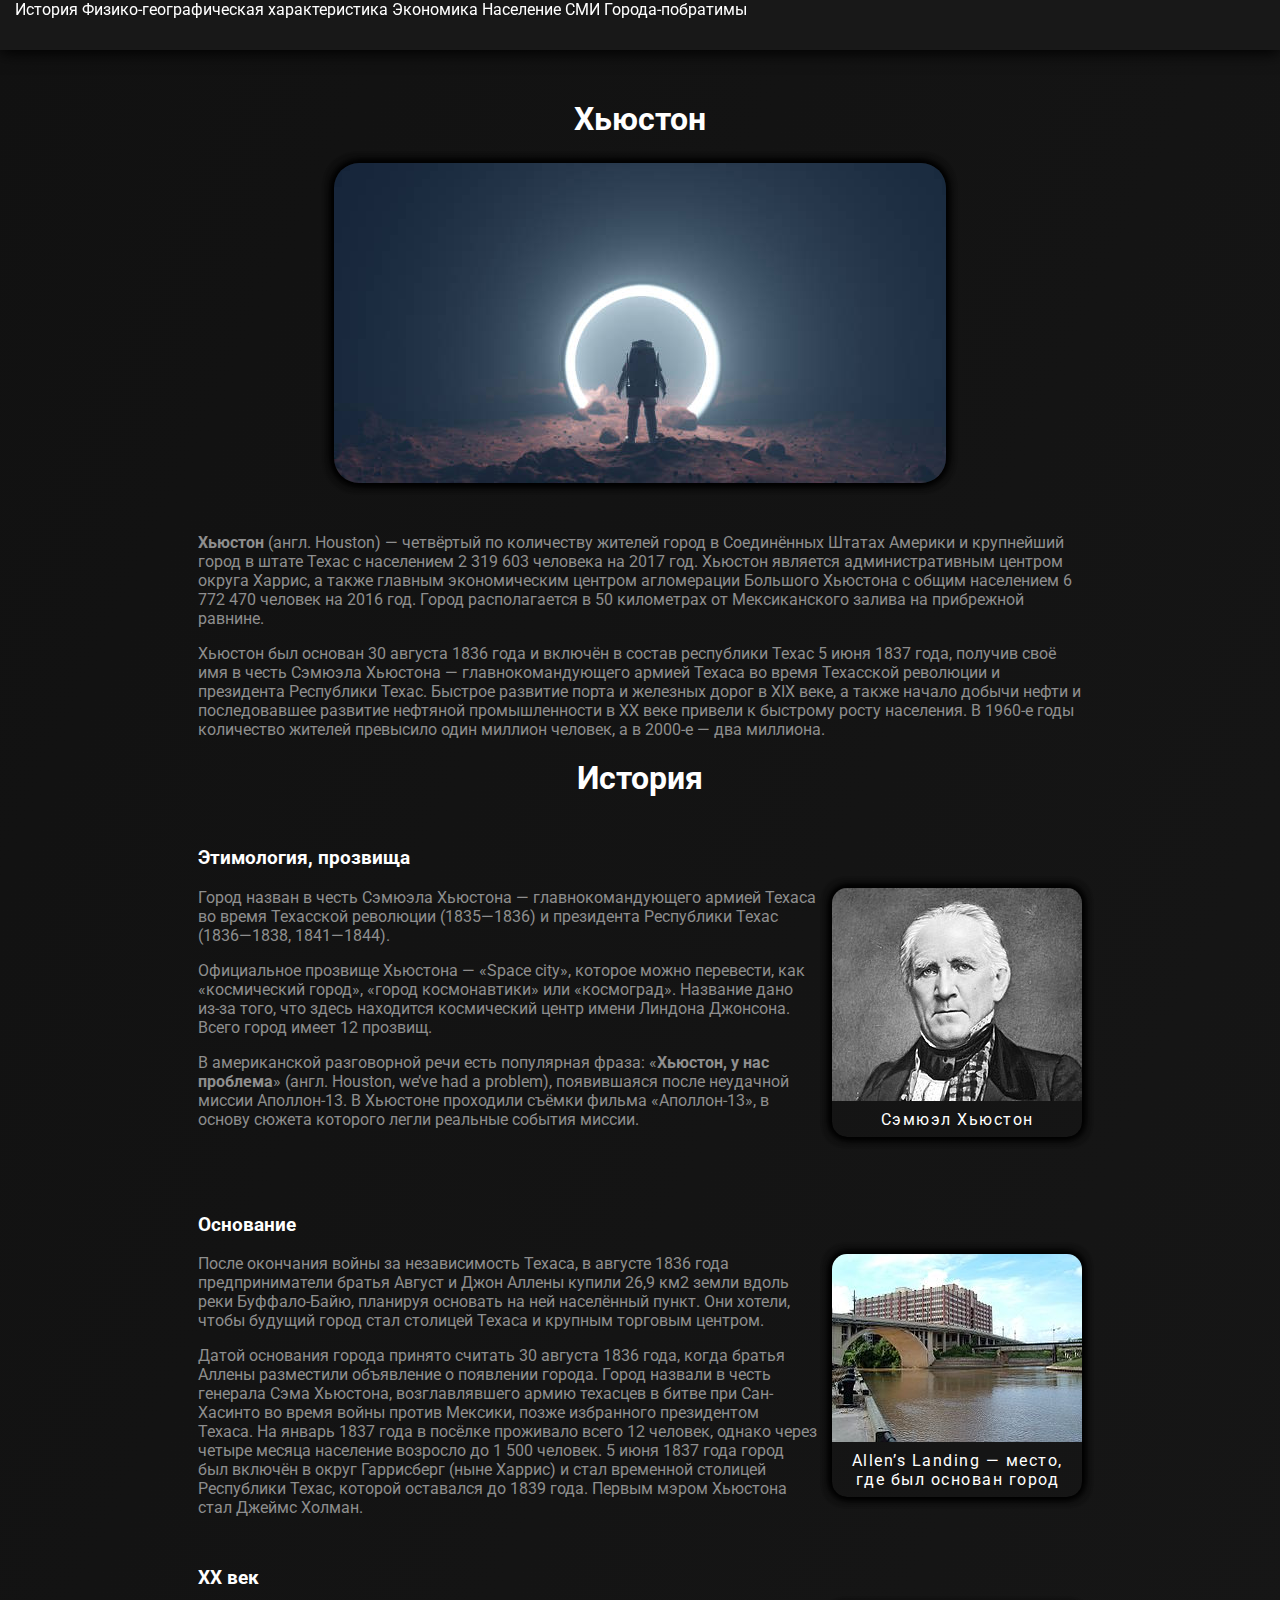
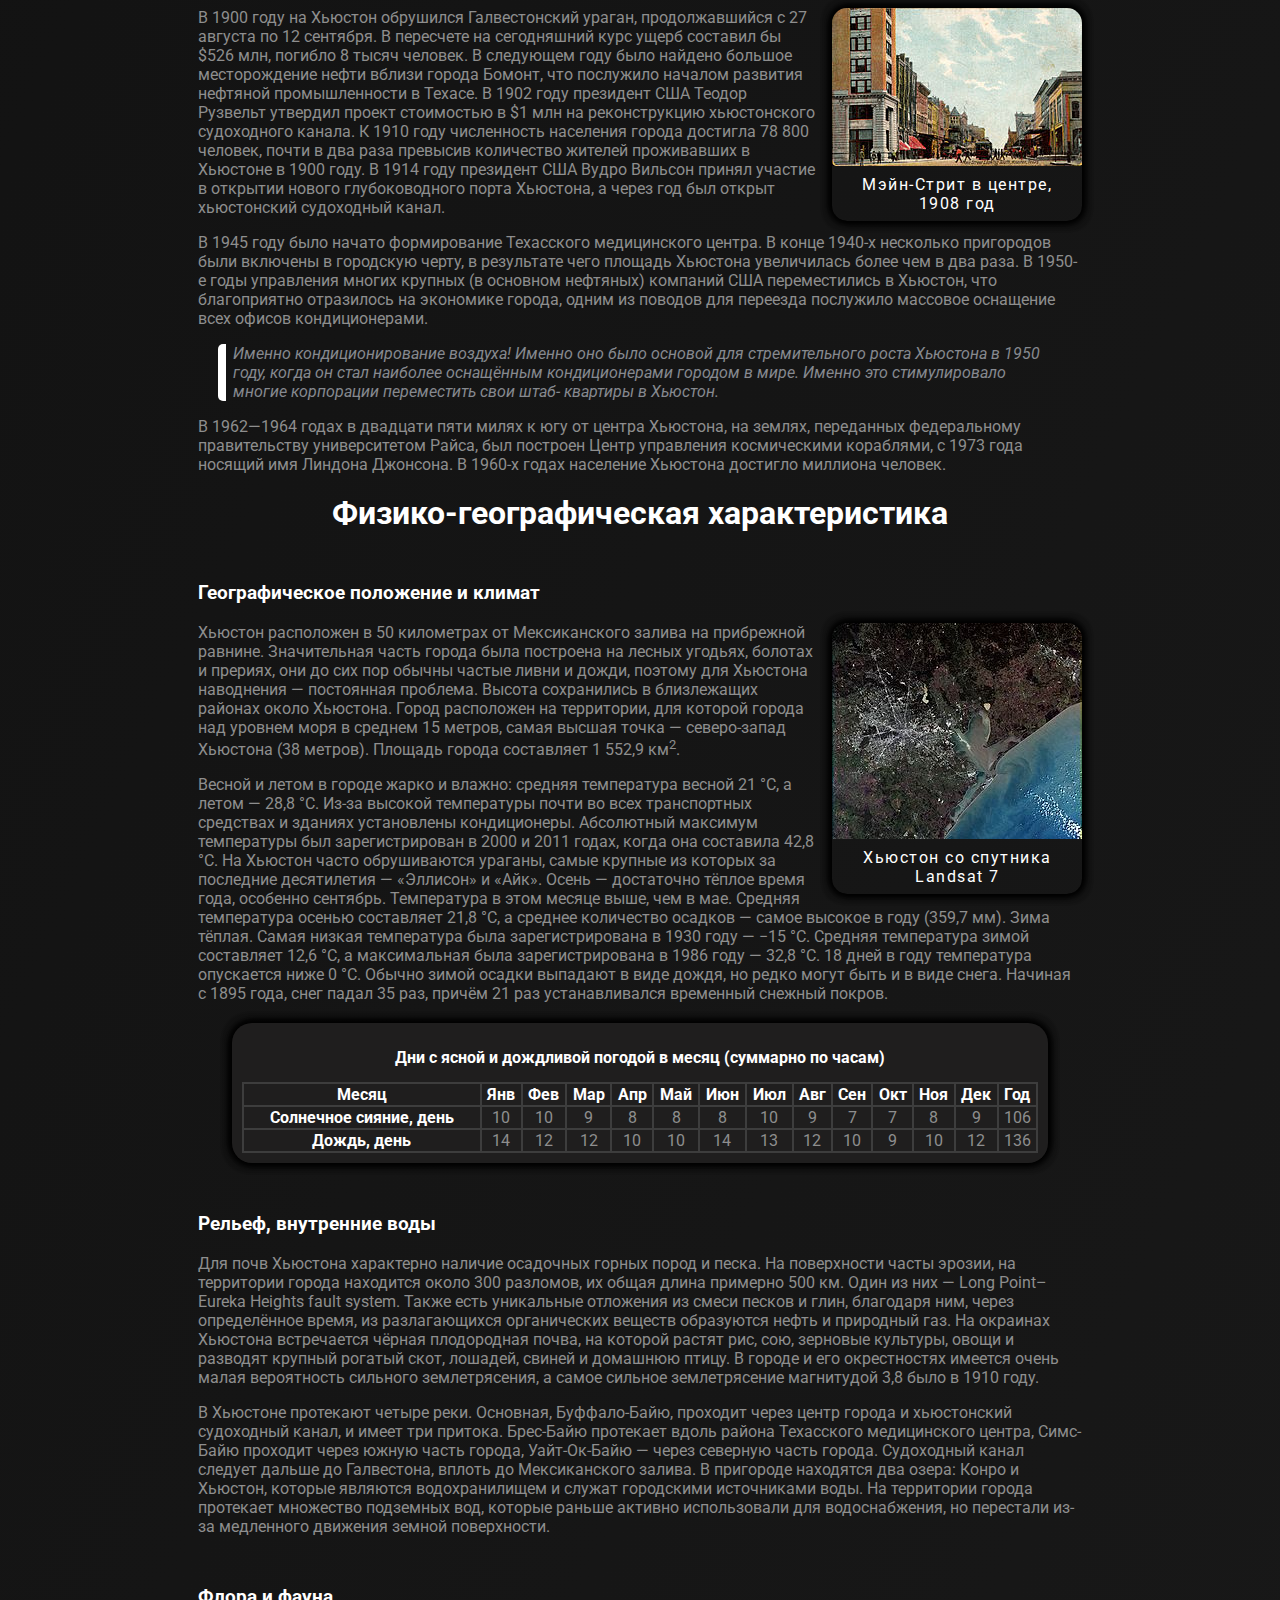
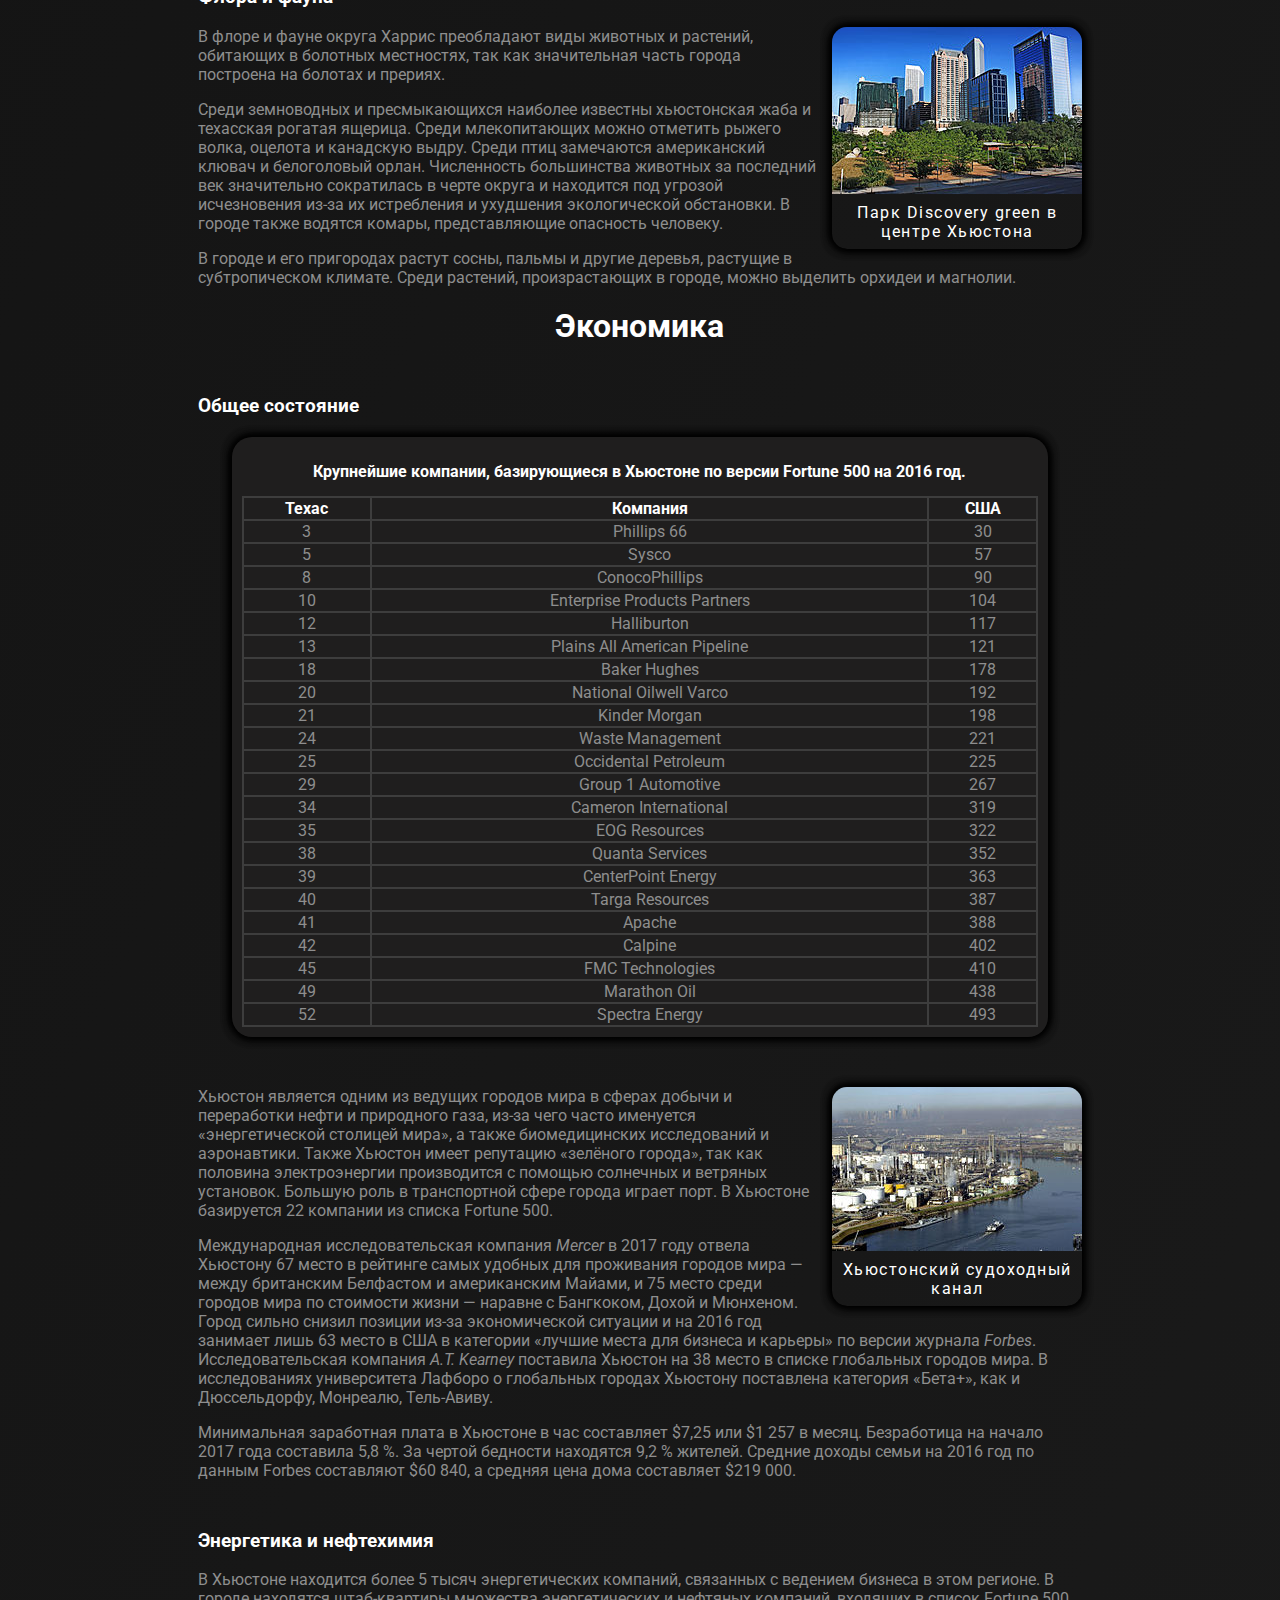
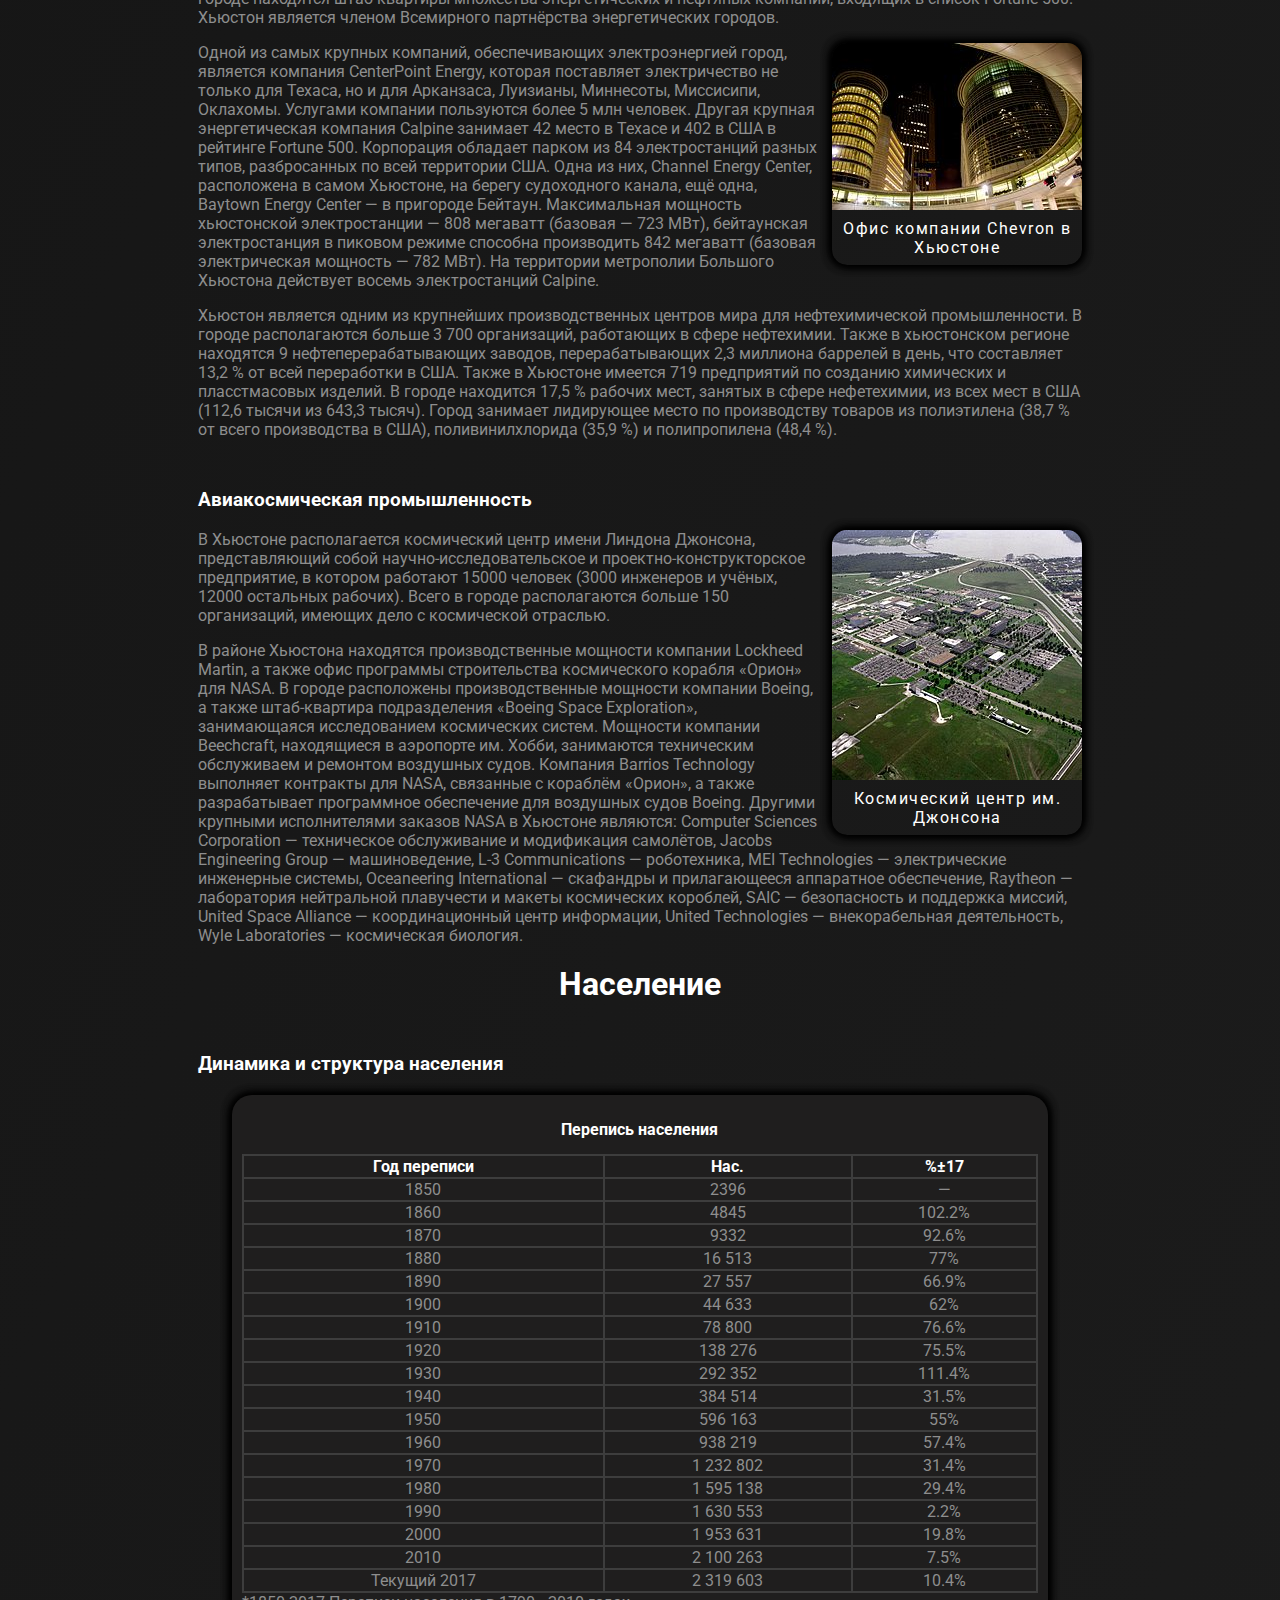
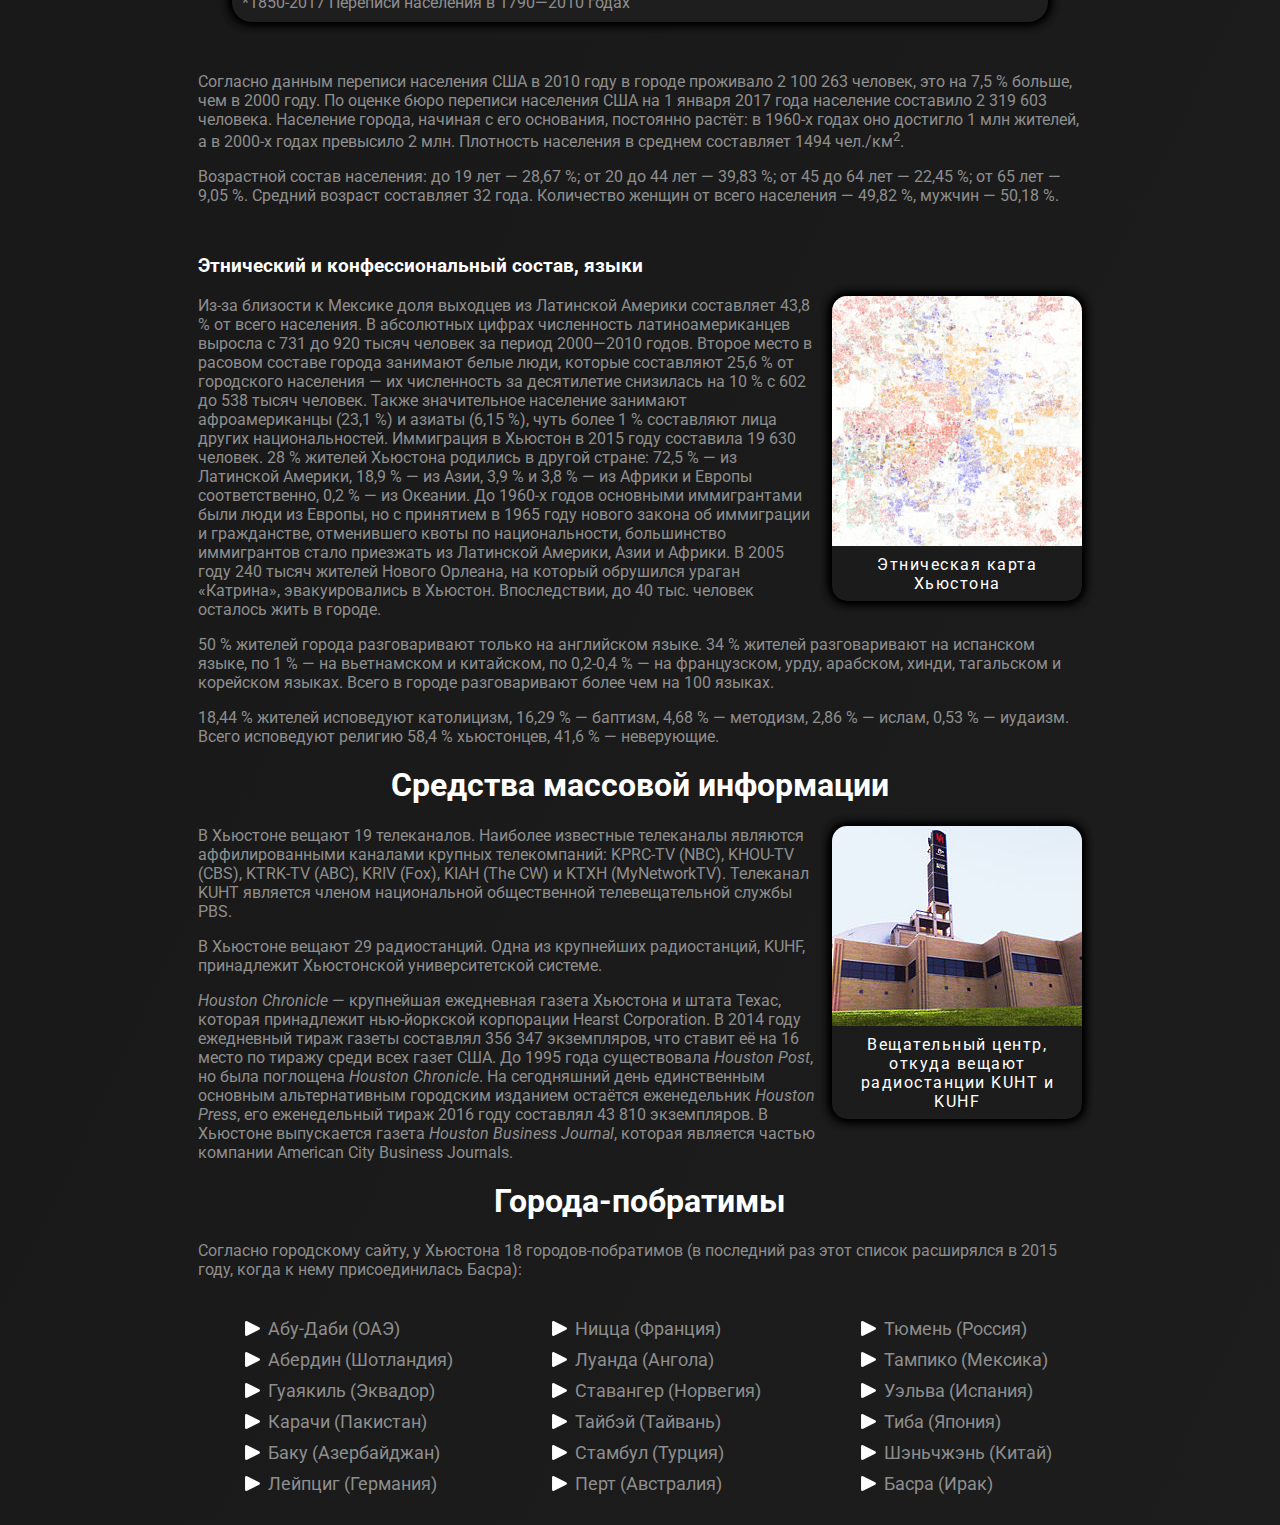
==== commit 7f83bde2: "finally" ====
--- a/index.html
+++ b/index.html
@@ -20,7 +20,7 @@
             <span class="bar"></span>
           </div>
         </div>
-        <div class="menu" id="menu">
+        <div class="navMenu" id="navMenu">
           <a href="#h">История</a>
           <a href="#f" class="phys">Физико-географическая характеристика</a>
           <a href="#e">Экономика</a>
--- a/style.css
+++ b/style.css
@@ -43,6 +43,7 @@
 }
 
 .menu {
+    position: relative;
     display: flex;
     justify-content: space-between;
     margin: 16px 50px;
@@ -55,6 +56,13 @@
     margin: 100px auto 25px;
 }
 
+.containerNav {
+    width: 100%;
+    margin: 0 auto;
+    height: 100%;
+    padding: 0 15px;
+  } 
+  
 .container {
     color: #8e8e8e;
     text-align: left;
@@ -258,7 +266,7 @@
         left: -100%;
         width: 100%;
         height: 100%;
-        background-color: #1d1d1d;
+        background-color: #181818;
         z-index: 100;
         display: flex;
         transition: 0.3s;
@@ -405,4 +413,5 @@
         margin: 0px;
         padding: 0px;
     }
-}+}
+/*  */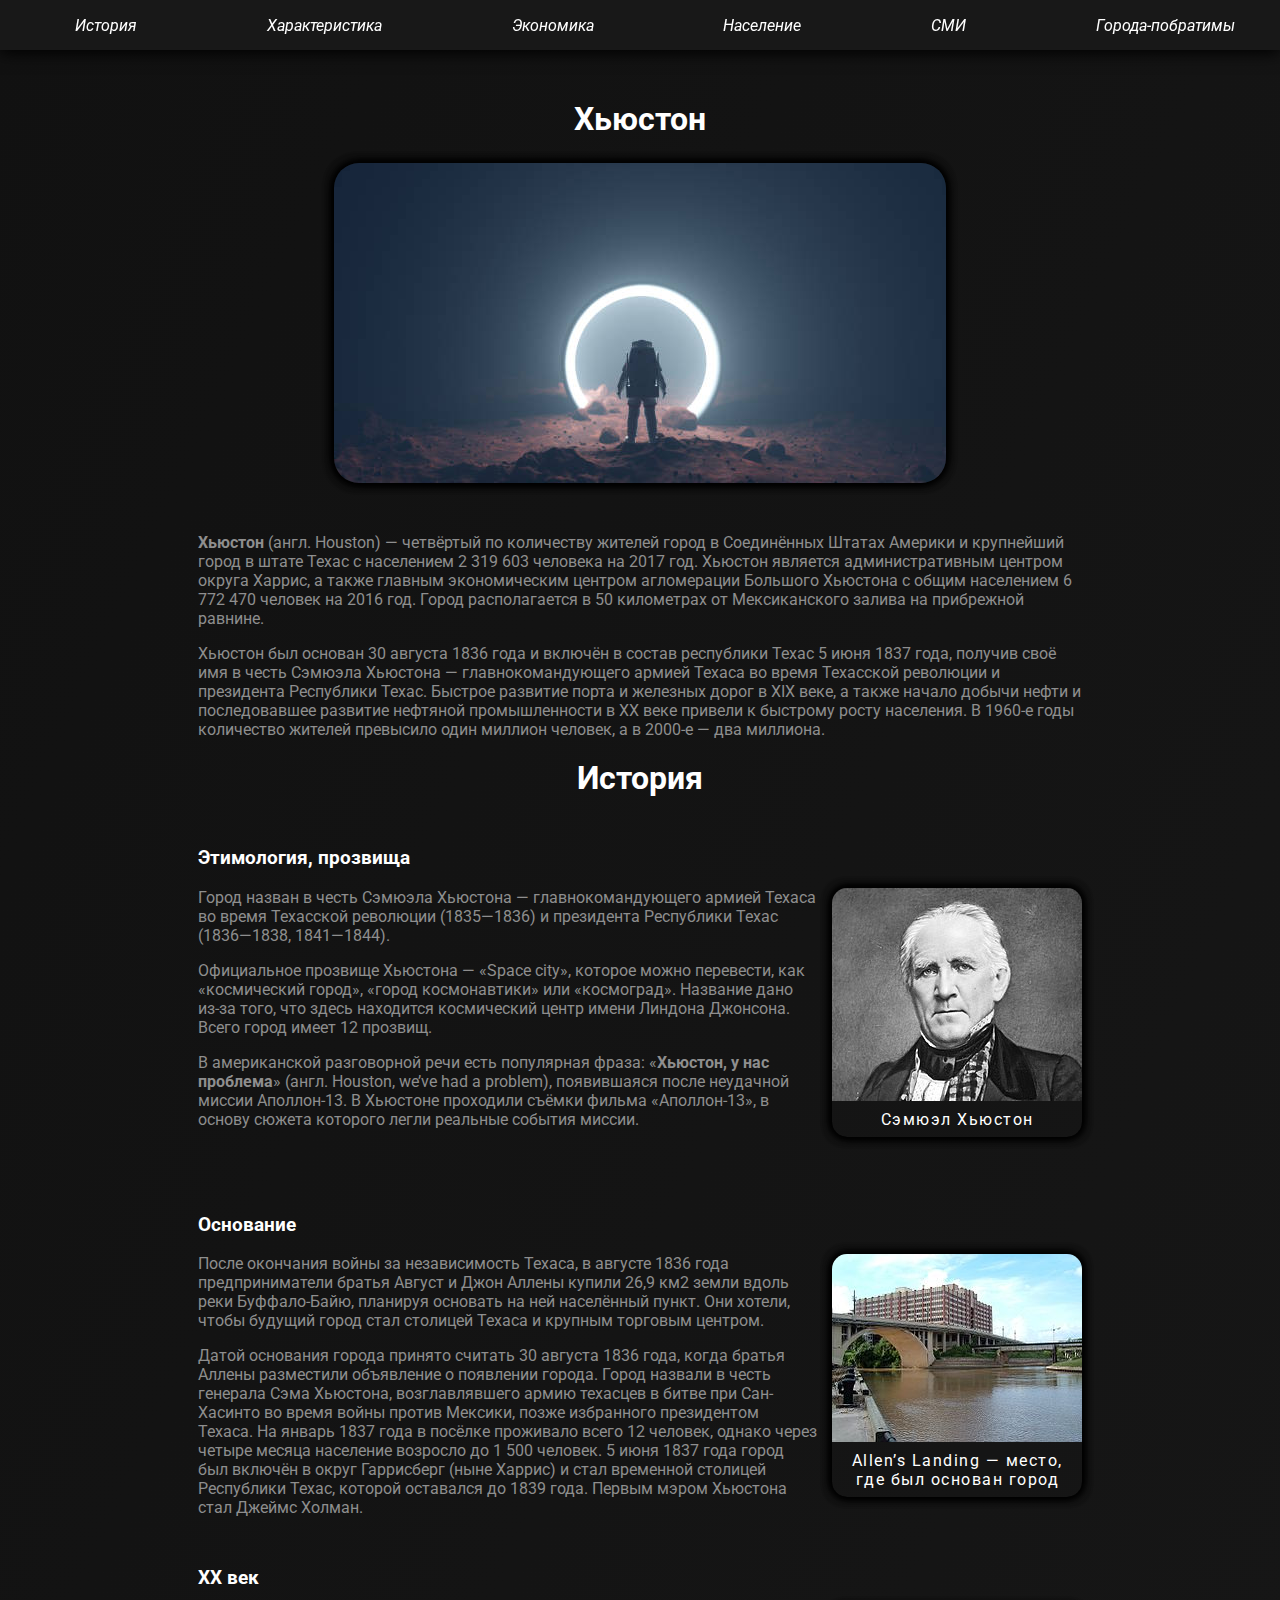
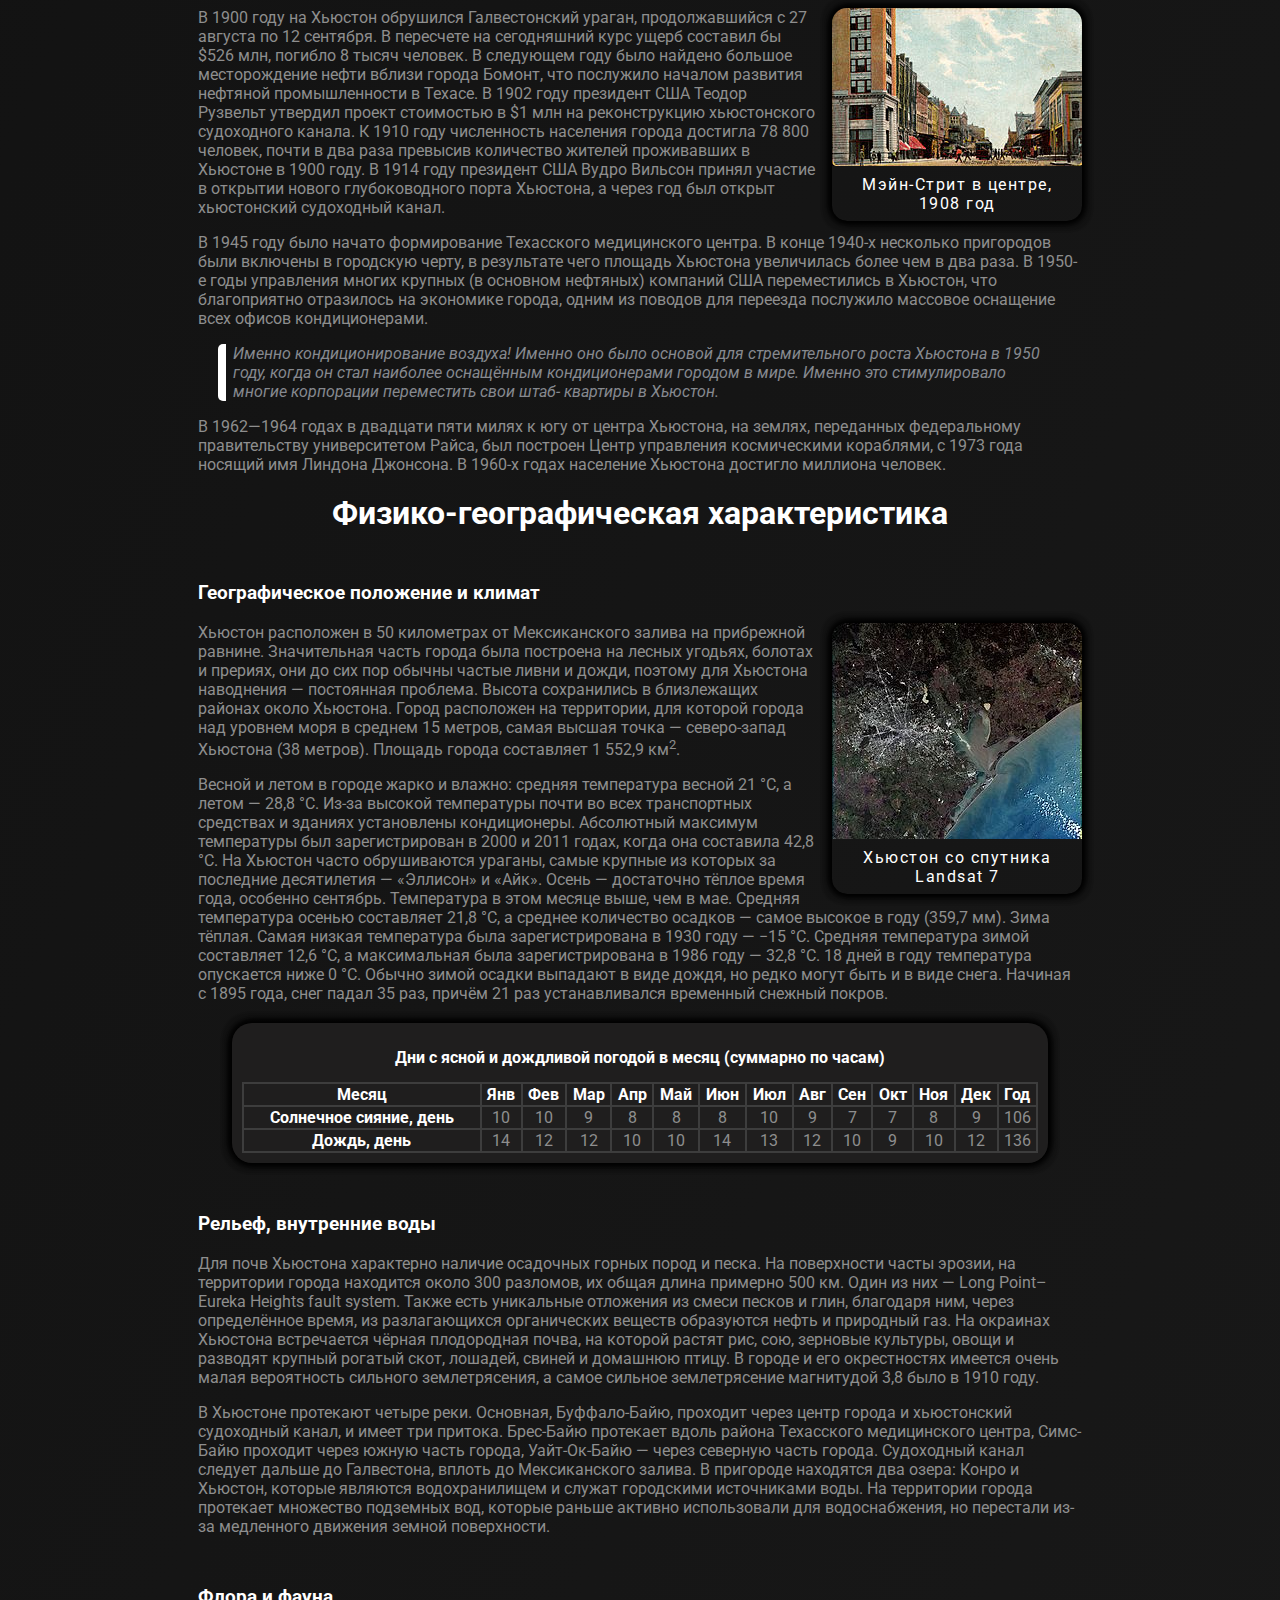
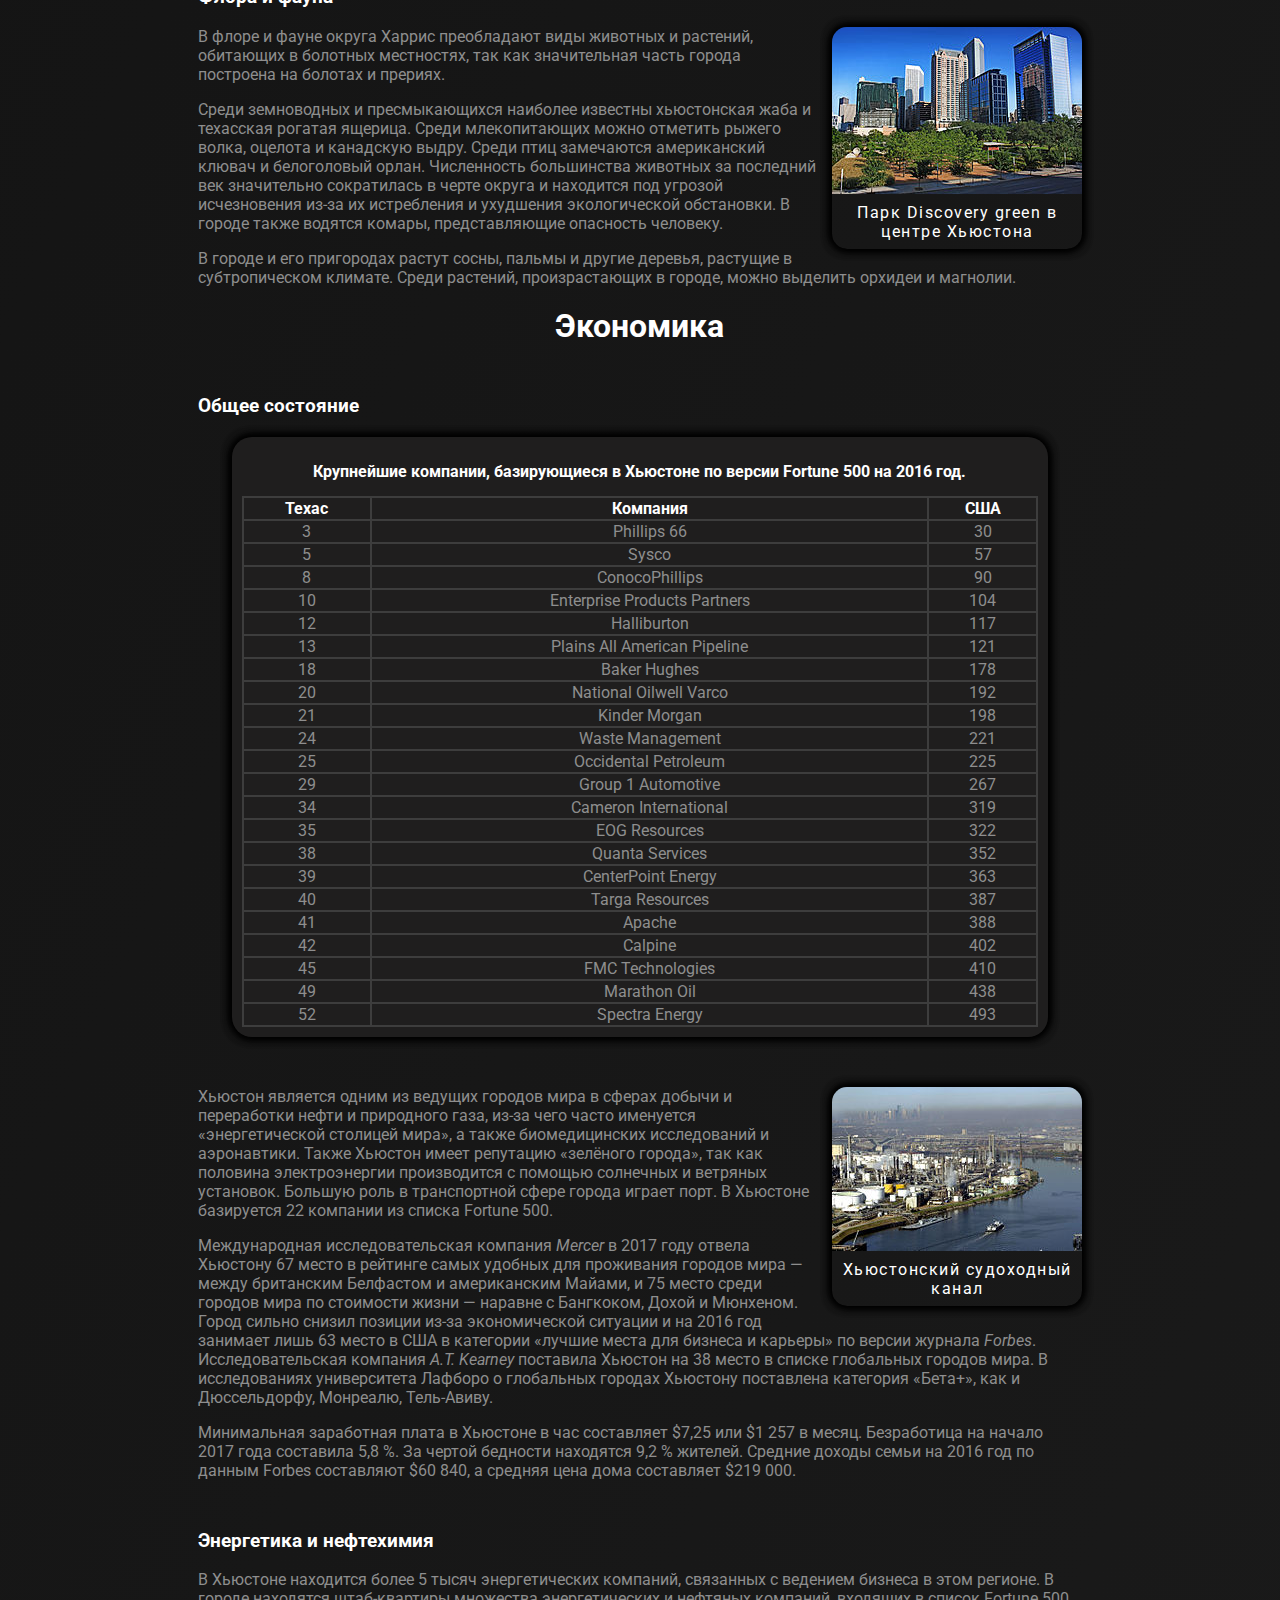
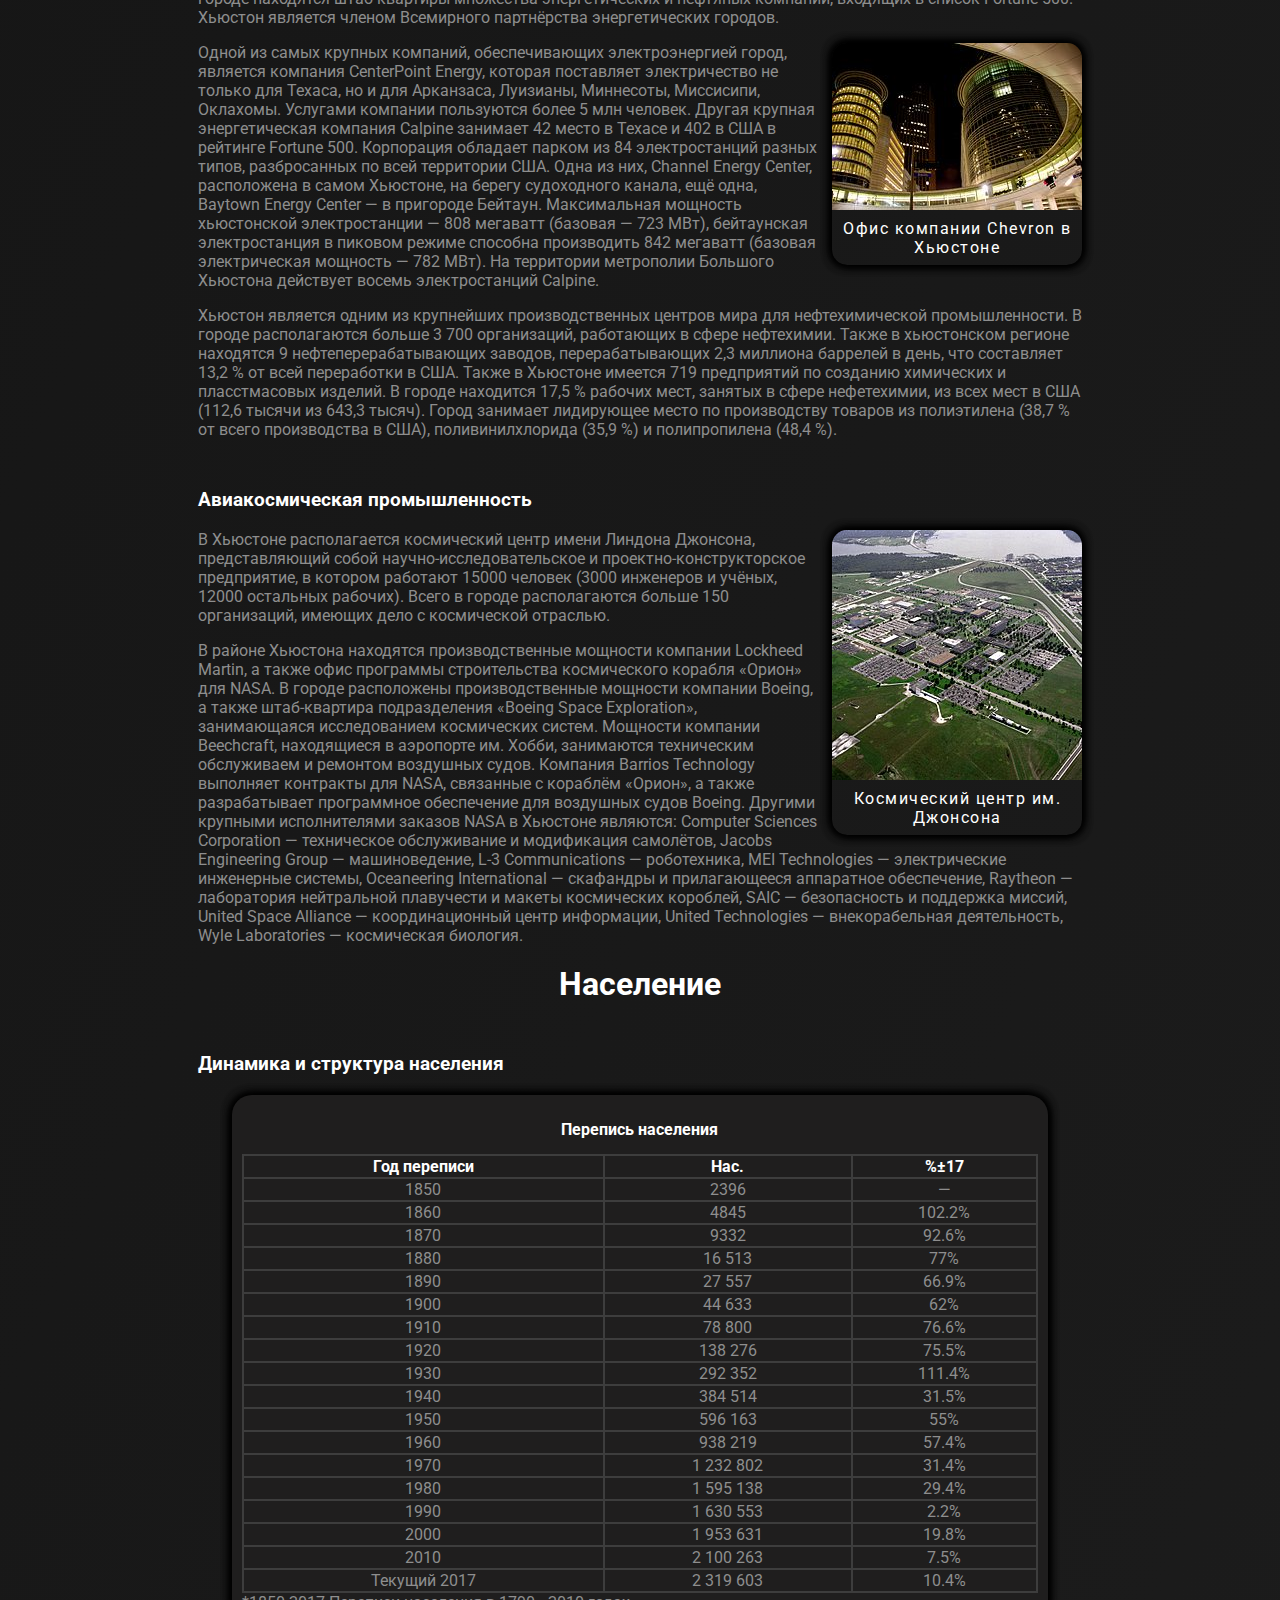
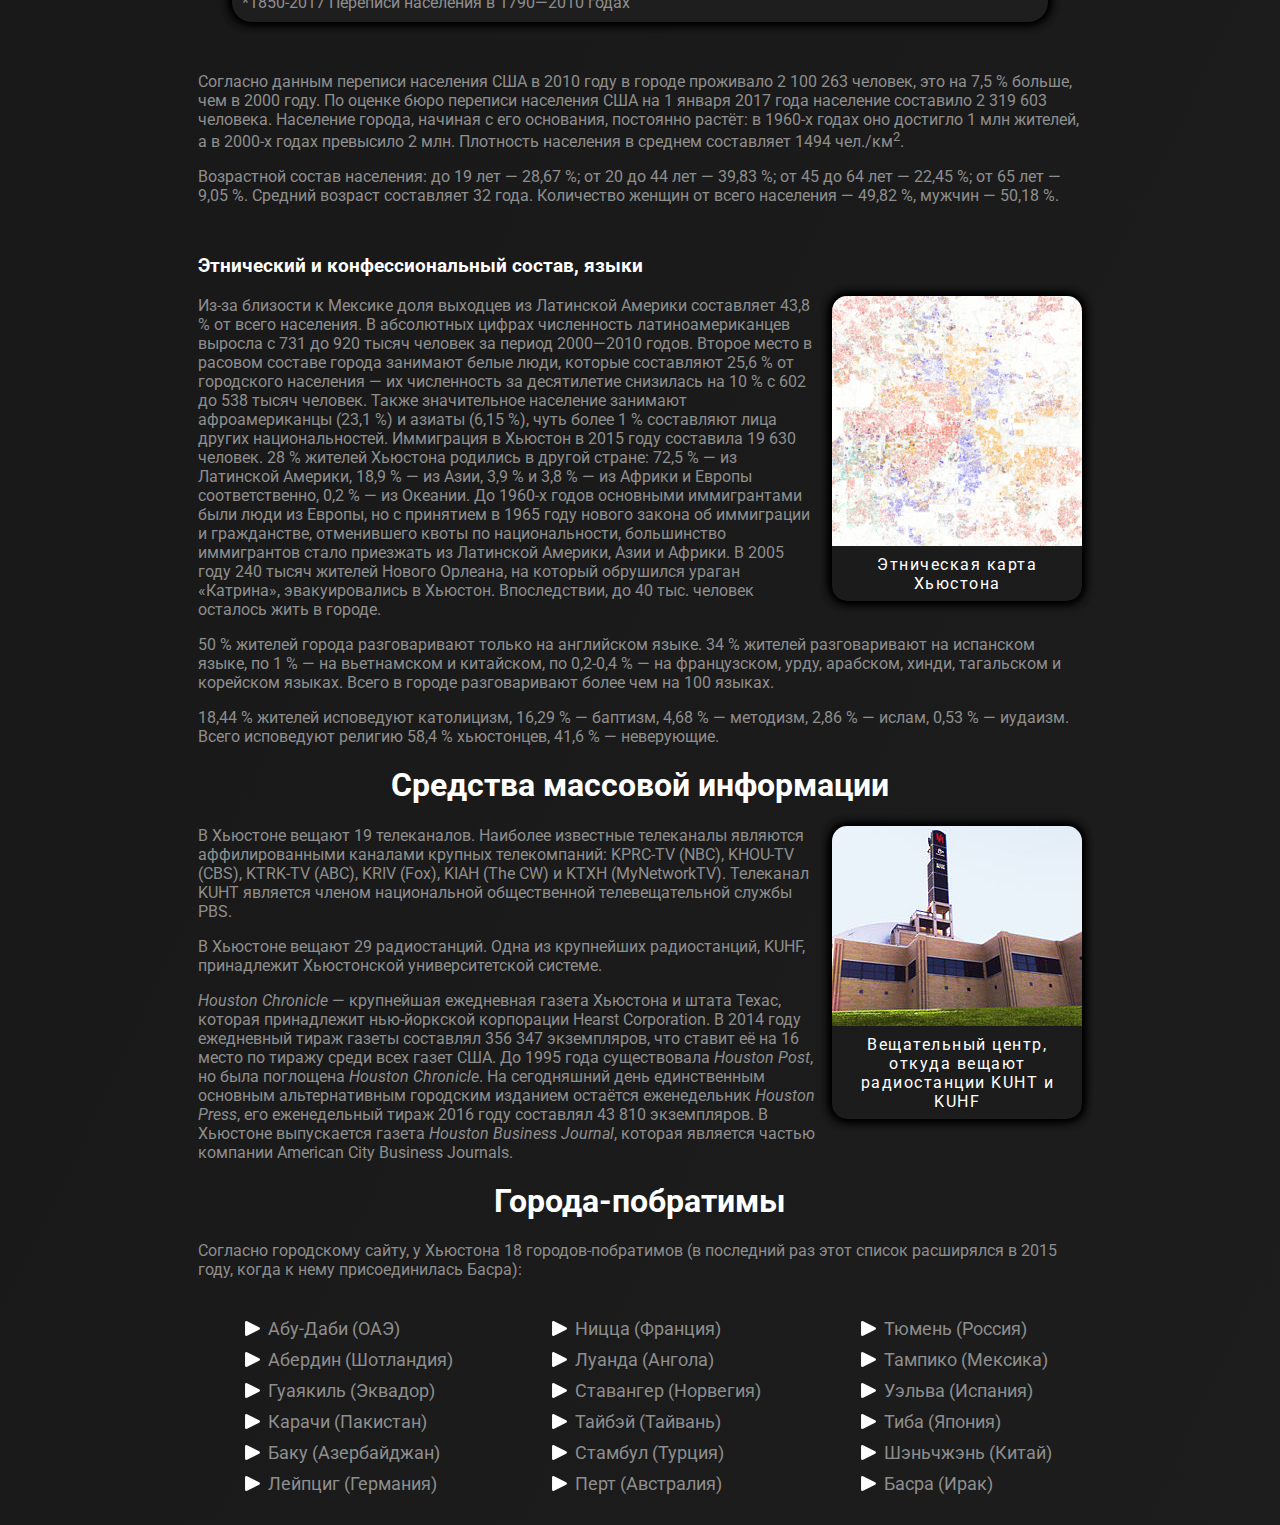
==== commit ef0a174c: "finally" ====
--- a/index.html
+++ b/index.html
@@ -22,7 +22,7 @@
         </div>
         <div class="navMenu" id="navMenu">
           <a href="#h">История</a>
-          <a href="#f" class="phys">Физико-географическая характеристика</a>
+          <a href="#f" class="phys">Характеристика</a>
           <a href="#e">Экономика</a>
           <a href="#n">Население</a>
           <a href="#s">СМИ</a>
--- a/style.css
+++ b/style.css
@@ -42,8 +42,7 @@
     box-shadow: 0px 3px 15px #000;
 }
 
-.menu {
-    position: relative;
+.navMenu {
     display: flex;
     justify-content: space-between;
     margin: 16px 50px;
@@ -236,8 +235,8 @@
     }
 }
 
-@media screen and (max-width: 1150px) {
-    .navbar__wrap .menu {
+@media screen and (max-width: 1000px) {
+    .navbar__wrap .navMenu {
         display: none;
     }
 
@@ -277,7 +276,7 @@
         left: 0;
     }
 
-    .smallMenu .menu {
+    .smallMenu .navMenu {
         width: 100%;
         height: 100%;
         display: flex;
@@ -288,11 +287,11 @@
         overflow: auto;
     }
 
-    .smallMenu .menu  {
-        width: 100%;
-    }
-
-    .smallMenu .menu>a {
+    .smallMenu .navMenu  {
+        width: 100%;
+    }
+
+    .smallMenu .navMenu>a {
         width: 100%;
         display: flex;
         justify-content: center;
@@ -302,7 +301,7 @@
         color: #fff;
     }
 
-    .smallMenu .menu>a:hover {
+    .smallMenu .navMenu>a:hover {
         background-color: #111;
 
     }
@@ -413,5 +412,4 @@
         margin: 0px;
         padding: 0px;
     }
-}
-/*  */+}